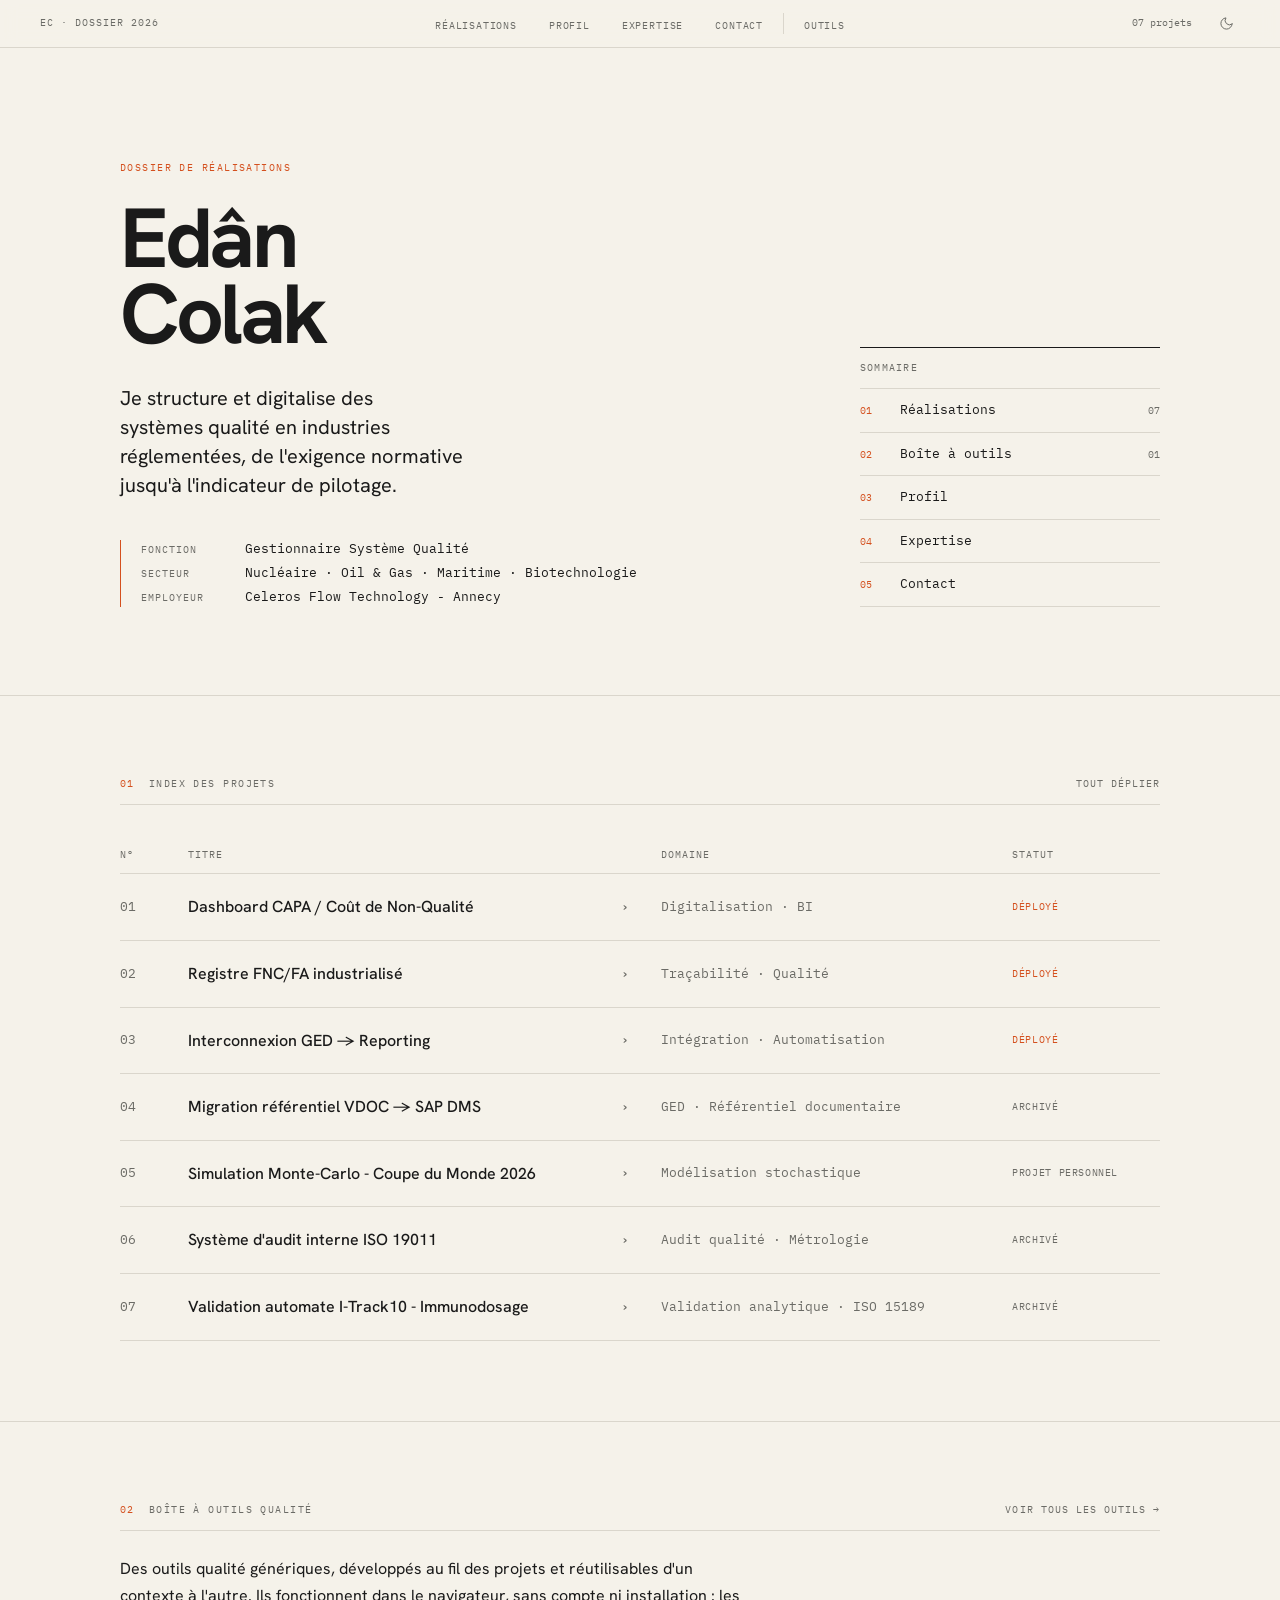
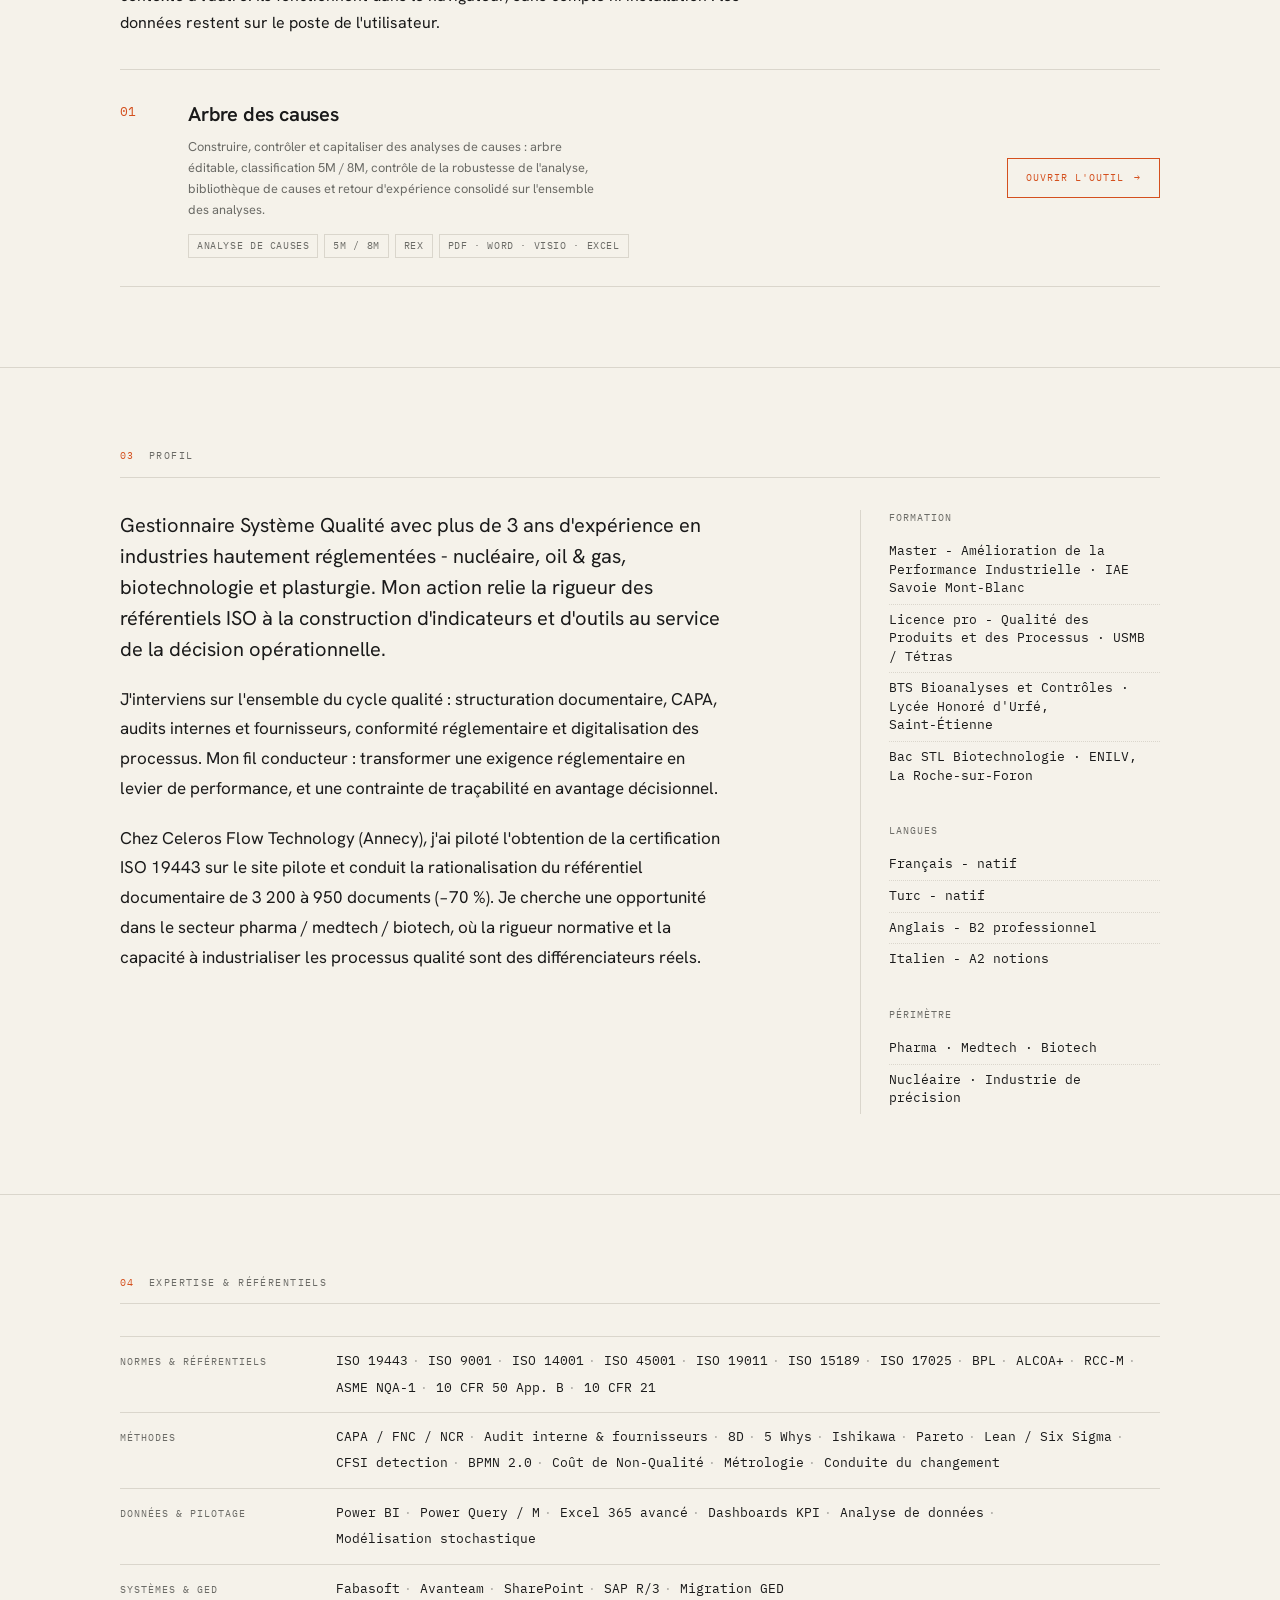
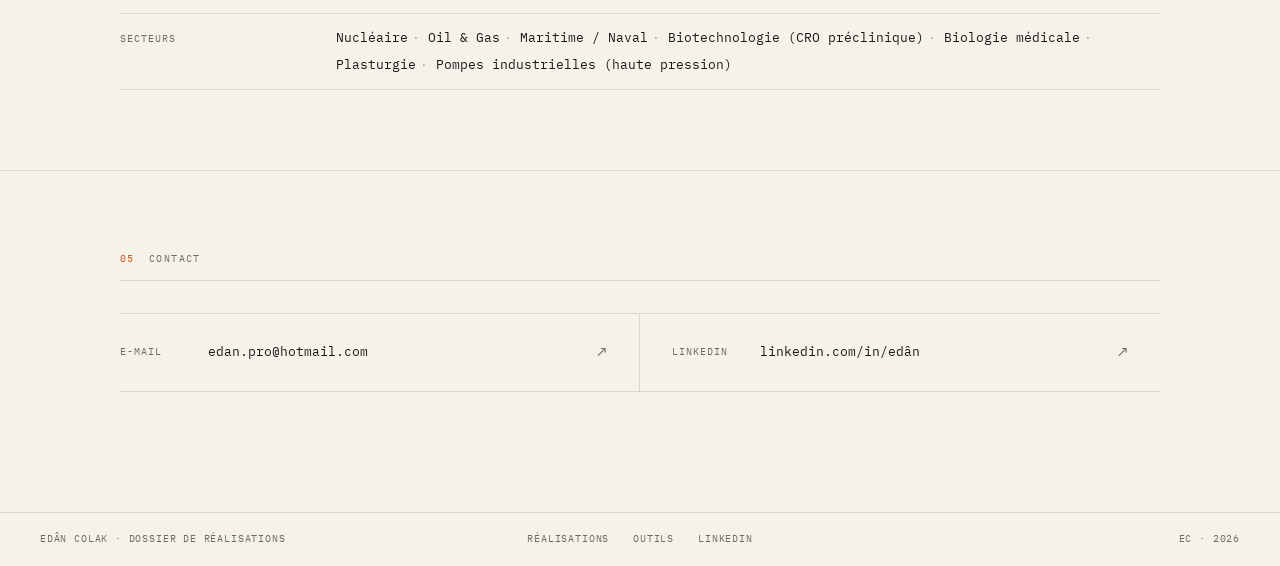
==== index.html @ 7d75562e "Make the site two-part (Réalisations + Outils), add cause-tree tool, polish portfolio Structure - Ne" ====
<!DOCTYPE html>
<html lang="fr">
<head>
  <meta charset="UTF-8" />
  <meta name="viewport" content="width=device-width, initial-scale=1.0" />
  <title>Edân Colak · Gestionnaire Système Qualité · Réalisations &amp; outils qualité</title>
  <meta name="description" content="Edân Colak, Gestionnaire Système Qualité en industries réglementées (nucléaire, oil &amp; gas, biotechnologie). Dossier de réalisations et boîte à outils qualité : digitalisation du SMQ, CAPA, audit, analyse de causes." />
  <meta name="author" content="Edân Colak" />
  <meta name="theme-color" content="#F5F2EA" media="(prefers-color-scheme: light)" />
  <meta name="theme-color" content="#17150F" media="(prefers-color-scheme: dark)" />
  <meta property="og:title" content="Edân Colak · Réalisations &amp; outils qualité" />
  <meta property="og:description" content="Dossier de réalisations (digitalisation QMS, CAPA, GED, audit) et outils qualité génériques : arbre des causes, retour d'expérience." />
  <meta property="og:type" content="website" />
  <meta property="og:locale" content="fr_FR" />
  <link rel="icon" type="image/svg+xml" href="data:image/svg+xml,%3Csvg xmlns='http://www.w3.org/2000/svg' viewBox='0 0 32 32'%3E%3Crect width='32' height='32' fill='%23F5F2EA'/%3E%3Ctext x='5' y='23' font-family='Helvetica' font-size='18' font-weight='700' fill='%231A1A1A'%3EEC%3C/text%3E%3C/svg%3E" />
  <script>
    (function () {
      var t = localStorage.getItem('theme');
      if (t !== 'light' && t !== 'dark') {
        t = window.matchMedia('(prefers-color-scheme: dark)').matches ? 'dark' : 'light';
      }
      document.documentElement.setAttribute('data-theme', t);
    })();
  </script>
  <link rel="preconnect" href="https://fonts.googleapis.com" />
  <link rel="preconnect" href="https://fonts.gstatic.com" crossorigin />
  <link href="https://fonts.googleapis.com/css2?family=Hanken+Grotesk:wght@300;400;500;600;700&family=IBM+Plex+Mono:wght@400;500&display=swap" rel="stylesheet" />
  <link rel="stylesheet" href="assets/style.css" />
</head>
<body>

<a class="skip-link" href="#projets">Aller au contenu</a>

<!-- ═══ RUNNING HEADER ═══════════════════════════════════ -->
<header class="doc-header">
  <a class="doc-ref" href="./" aria-label="Accueil, Edân Colak">EC · Dossier 2026</a>
  <nav aria-label="Navigation principale">
    <ul class="doc-nav">
      <li><a href="#projets">Réalisations</a></li>
      <li class="nav-secondary"><a href="#profil">Profil</a></li>
      <li class="nav-secondary"><a href="#expertise">Expertise</a></li>
      <li><a href="#contact">Contact</a></li>
      <li class="nav-sep" aria-hidden="true"></li>
      <li><a href="outils/">Outils</a></li>
    </ul>
  </nav>
  <div class="doc-header-right">
    <span class="doc-page">07 projets</span>
    <button class="theme-toggle" type="button" aria-label="Passer en mode sombre" title="Mode clair / sombre">
      <svg class="ico ico-moon" viewBox="0 0 24 24" fill="none" stroke="currentColor" stroke-width="1.6" stroke-linecap="round" stroke-linejoin="round" aria-hidden="true">
        <path d="M21 12.8A9 9 0 1 1 11.2 3a7 7 0 0 0 9.8 9.8z"/>
      </svg>
      <svg class="ico ico-sun" viewBox="0 0 24 24" fill="none" stroke="currentColor" stroke-width="1.6" stroke-linecap="round" stroke-linejoin="round" aria-hidden="true">
        <circle cx="12" cy="12" r="4"/>
        <path d="M12 2v2M12 20v2M4.9 4.9l1.4 1.4M17.7 17.7l1.4 1.4M2 12h2M20 12h2M4.9 19.1l1.4-1.4M17.7 6.3l1.4-1.4"/>
      </svg>
    </button>
  </div>
  <div class="scroll-progress" aria-hidden="true"></div>
</header>

<main>

<!-- ═══ MASTHEAD ═════════════════════════════════════════ -->
<section class="masthead" id="haut">
  <div class="masthead-grid">
    <div class="masthead-main">
      <p class="masthead-tag">Dossier de réalisations</p>
      <h1>Edân<br>Colak</h1>
      <p class="masthead-lede">
        Je structure et digitalise des systèmes qualité en industries réglementées,
        de l'exigence normative jusqu'à l'indicateur de pilotage.
      </p>
      <div class="masthead-meta">
        <div class="meta-row">
          <span class="meta-label">Fonction</span>
          <span class="meta-value">Gestionnaire Système Qualité</span>
        </div>
        <div class="meta-row">
          <span class="meta-label">Secteur</span>
          <span class="meta-value">Nucléaire · Oil &amp; Gas · Maritime · Biotechnologie</span>
        </div>
        <div class="meta-row">
          <span class="meta-label">Employeur</span>
          <span class="meta-value">Celeros Flow Technology - Annecy</span>
        </div>
      </div>
    </div>

    <nav class="toc" aria-label="Sommaire">
      <span class="toc-head mono-label">Sommaire</span>
      <ol>
        <li><a class="toc-item" href="#projets"><span class="toc-num">01</span>Réalisations<span class="toc-count">07</span></a></li>
        <li><a class="toc-item" href="#boite-a-outils"><span class="toc-num">02</span>Boîte à outils<span class="toc-count">01</span></a></li>
        <li><a class="toc-item" href="#profil"><span class="toc-num">03</span>Profil<span class="toc-count"></span></a></li>
        <li><a class="toc-item" href="#expertise"><span class="toc-num">04</span>Expertise<span class="toc-count"></span></a></li>
        <li><a class="toc-item" href="#contact"><span class="toc-num">05</span>Contact<span class="toc-count"></span></a></li>
      </ol>
    </nav>
  </div>
</section>

<!-- ═══ 01 · INDEX DES PROJETS ════════════════════════════ -->
<section class="section" id="projets">
  <div class="section-wrap">
    <div class="section-label">
      <span><span class="sl-num">01</span>Index des projets</span>
      <button class="text-btn" type="button" data-expand-all aria-expanded="false">Tout déplier</button>
    </div>
    <table class="project-table" role="table" aria-label="Index des projets">
      <thead>
        <tr>
          <th scope="col">N°</th>
          <th scope="col">Titre</th>
          <th scope="col">Domaine</th>
          <th scope="col">Statut</th>
        </tr>
      </thead>
      <tbody>

        <!-- ══ 01 ══ -->
        <tr class="project-row" id="projet-01" data-id="01" aria-expanded="false" tabindex="0">
          <td class="proj-num">01</td>
          <td class="proj-title">Dashboard CAPA / Coût de Non-Qualité <span class="proj-arrow" aria-hidden="true">›</span></td>
          <td class="proj-domain">Digitalisation · BI</td>
          <td class="proj-status status-on">Déployé</td>
        </tr>
        <tr class="project-detail" id="detail-01" aria-hidden="true">
          <td colspan="4" class="detail-cell">
            <div class="detail-inner">
              <div class="detail-meta">
                <p class="detail-meta-head">01 / 07</p>
                <div class="dm-row"><span class="dm-key">Domaine</span><span class="dm-val">Digitalisation · BI</span></div>
                <div class="dm-row"><span class="dm-key">Rôle</span><span class="dm-val">Concepteur &amp; pilote qualité</span></div>
                <div class="dm-row"><span class="dm-key">Statut</span><span class="dm-val acc">Déployé</span></div>
              </div>
              <div class="detail-content">
                <div class="dc-block">
                  <p class="dc-head">Contexte</p>
                  <p>Le pilotage des non-conformités (CAPA) et du Coût de Non-Qualité reposait sur des extractions manuelles depuis la GED Fabasoft. Chaque reporting mensuel nécessitait plusieurs heures de consolidation.</p>
                </div>
                <div class="dc-block">
                  <p class="dc-head">Problème</p>
                  <p>Données fragmentées entre Fabasoft et SAP. Absence de suivi des délais en jours ouvrés. Pas de date de clôture exploitable dans la GED. Reporting non reproductible.</p>
                </div>
                <div class="dc-block">
                  <p class="dc-head">Approche</p>
                  <p>Extraction et transformation des données Fabasoft via Power Query/M pour calculer les délais en jours ouvrés. Modélisation en dashboard Power BI multi-vues (Données, Pilotage, Paramètres, Notice). Solution conçue pour pallier l'absence de date de clôture exploitable dans la GED.</p>
                </div>
                <div class="dc-block">
                  <p class="dc-head">Livrable</p>
                  <p>Dashboard Power BI déployé sur réseau interne. Reporting qualité mensuel accessible à la direction et aux gestionnaires.</p>
                </div>
                <div class="dc-block dc-result">
                  <p class="dc-head">Résultat</p>
                  <p>Reporting mensuel automatisé. Indicateur CNQ opérationnel. Délais CAPA tracés. Suppression de la consolidation manuelle.</p>
                </div>
              </div>
            </div>
            <div class="detail-figure-full">
              <svg class="figure-svg-full" viewBox="0 0 640 200" fill="none" stroke="currentColor" stroke-width="1" aria-hidden="true">
                <!-- Header -->
                <rect x="0" y="0" width="640" height="26" stroke-opacity=".4"/>
                <text x="12" y="18" font-family="IBM Plex Mono,monospace" font-size="9" fill="currentColor" stroke="none" opacity=".5">PILOTAGE CAPA · COÛT DE NON-QUALITÉ</text>
                <!-- KPI tiles -->
                <rect x="0"   y="26" width="148" height="54" stroke-opacity=".5"/>
                <text x="16"  y="56" font-family="IBM Plex Mono,monospace" font-size="26" fill="#D4501E" stroke="none" font-weight="700">24</text>
                <text x="16"  y="72" font-family="IBM Plex Mono,monospace" font-size="7" fill="currentColor" stroke="none" opacity=".5">CAPA EN COURS</text>
                <rect x="164" y="26" width="148" height="54" stroke-opacity=".5"/>
                <text x="180" y="56" font-family="IBM Plex Mono,monospace" font-size="26" fill="currentColor" stroke="none" font-weight="700">6</text>
                <text x="180" y="72" font-family="IBM Plex Mono,monospace" font-size="7" fill="currentColor" stroke="none" opacity=".5">CLÔTURÉES</text>
                <rect x="328" y="26" width="148" height="54" stroke-opacity=".5"/>
                <text x="344" y="56" font-family="IBM Plex Mono,monospace" font-size="26" fill="currentColor" stroke="none" font-weight="700">14 j</text>
                <text x="344" y="72" font-family="IBM Plex Mono,monospace" font-size="7" fill="currentColor" stroke="none" opacity=".5">DÉLAI MOYEN</text>
                <rect x="492" y="26" width="148" height="54" stroke-opacity=".5"/>
                <text x="508" y="56" font-family="IBM Plex Mono,monospace" font-size="22" fill="currentColor" stroke="none" font-weight="700">−12 %</text>
                <text x="508" y="72" font-family="IBM Plex Mono,monospace" font-size="7" fill="currentColor" stroke="none" opacity=".5">CNQ VS N−1</text>
                <!-- Chart -->
                <line x1="16" y1="188" x2="16"  y2="90" stroke-opacity=".3"/>
                <line x1="16" y1="188" x2="628" y2="188" stroke-opacity=".3"/>
                <rect x="36"  y="143" width="56" height="45" stroke-opacity=".4" fill="#D4501E" fill-opacity=".12"/>
                <rect x="116" y="123" width="56" height="65" stroke-opacity=".4" fill="#D4501E" fill-opacity=".08"/>
                <rect x="196" y="153" width="56" height="35" stroke-opacity=".4"/>
                <rect x="276" y="128" width="56" height="60" stroke-opacity=".4" fill="#D4501E" fill-opacity=".10"/>
                <rect x="356" y="148" width="56" height="40" stroke-opacity=".4"/>
                <rect x="436" y="110" width="56" height="78" stroke-opacity=".4" fill="#D4501E" fill-opacity=".08"/>
                <rect x="516" y="133" width="56" height="55" stroke-opacity=".4"/>
                <polyline points="64,146 144,126 224,155 304,131 384,150 464,113 544,136" stroke="#D4501E" stroke-opacity=".6" stroke-dasharray="4,3"/>
                <text x="38"  y="197" font-family="IBM Plex Mono,monospace" font-size="7" fill="currentColor" stroke="none" opacity=".4">Jan</text>
                <text x="118" y="197" font-family="IBM Plex Mono,monospace" font-size="7" fill="currentColor" stroke="none" opacity=".4">Fév</text>
                <text x="198" y="197" font-family="IBM Plex Mono,monospace" font-size="7" fill="currentColor" stroke="none" opacity=".4">Mar</text>
                <text x="278" y="197" font-family="IBM Plex Mono,monospace" font-size="7" fill="currentColor" stroke="none" opacity=".4">Avr</text>
                <text x="358" y="197" font-family="IBM Plex Mono,monospace" font-size="7" fill="currentColor" stroke="none" opacity=".4">Mai</text>
                <text x="438" y="197" font-family="IBM Plex Mono,monospace" font-size="7" fill="currentColor" stroke="none" opacity=".4">Jun</text>
                <text x="518" y="197" font-family="IBM Plex Mono,monospace" font-size="7" fill="currentColor" stroke="none" opacity=".4">Jul</text>
              </svg>
              <p class="figure-caption">Fig. 01 - Représentation schématique anonymisée du dashboard de pilotage CAPA</p>
            </div>
          </td>
        </tr>

        <!-- ══ 02 ══ -->
        <tr class="project-row" id="projet-02" data-id="02" aria-expanded="false" tabindex="0">
          <td class="proj-num">02</td>
          <td class="proj-title">Registre FNC/FA industrialisé <span class="proj-arrow" aria-hidden="true">›</span></td>
          <td class="proj-domain">Traçabilité · Qualité</td>
          <td class="proj-status status-on">Déployé</td>
        </tr>
        <tr class="project-detail" id="detail-02" aria-hidden="true">
          <td colspan="4" class="detail-cell">
            <div class="detail-inner">
              <div class="detail-meta">
                <p class="detail-meta-head">02 / 07</p>
                <div class="dm-row"><span class="dm-key">Domaine</span><span class="dm-val">Traçabilité · Qualité</span></div>
                <div class="dm-row"><span class="dm-key">Rôle</span><span class="dm-val">Gestionnaire qualité</span></div>
                <div class="dm-row"><span class="dm-key">Statut</span><span class="dm-val acc">Déployé</span></div>
              </div>
              <div class="detail-content">
                <div class="dc-block">
                  <p class="dc-head">Contexte</p>
                  <p>Le registre des Fiches de Non-Conformité et d'Actions Correctives était structuré en architecture multi-onglets fragmentée : une fiche, un onglet. Tout pilotage transversal était impossible.</p>
                </div>
                <div class="dc-block">
                  <p class="dc-head">Problème</p>
                  <p>Architecture non scalable, ressaisies multiples, absence de dashboard consolidé, traçabilité partielle. Incompatible avec les exigences ISO 19443.</p>
                </div>
                <div class="dc-block">
                  <p class="dc-head">Approche</p>
                  <p>Migration vers table consolidée plate (1 enregistrement / fiche). Structure à 4 vues : Données, Pilotage, Paramètres, Journal d'audit. Formulaire de saisie standardisé. Journal d'audit automatique intégré.</p>
                </div>
                <div class="dc-block">
                  <p class="dc-head">Livrable</p>
                  <p>Registre multi-vues déployé en production, intégrant pipeline de saisie, suivi des délais et reporting automatique.</p>
                </div>
                <div class="dc-block dc-result">
                  <p class="dc-head">Résultat</p>
                  <p>Zéro ressaisie. Traçabilité complète des non-conformités. Pilotage CAPA centralisé. Reporting transversal opérationnel. Conforme ISO 19443.</p>
                </div>
              </div>
            </div>
            <div class="detail-figure-full">
              <svg class="figure-svg-full" viewBox="0 0 640 200" fill="none" stroke="currentColor" stroke-width="1" aria-hidden="true">
                <!-- Header row -->
                <rect x="0" y="0" width="640" height="22"/>
                <text x="8" y="15" font-family="IBM Plex Mono,monospace" font-size="8" fill="currentColor" stroke="none" opacity=".5">RÉF.</text>
                <text x="120" y="15" font-family="IBM Plex Mono,monospace" font-size="8" fill="currentColor" stroke="none" opacity=".5">STATUT</text>
                <text x="250" y="15" font-family="IBM Plex Mono,monospace" font-size="8" fill="currentColor" stroke="none" opacity=".5">DÉLAI</text>
                <text x="350" y="15" font-family="IBM Plex Mono,monospace" font-size="8" fill="currentColor" stroke="none" opacity=".5">RESP.</text>
                <text x="450" y="15" font-family="IBM Plex Mono,monospace" font-size="8" fill="currentColor" stroke="none" opacity=".5">ORIGINE</text>
                <text x="560" y="15" font-family="IBM Plex Mono,monospace" font-size="8" fill="currentColor" stroke="none" opacity=".5">CNQ (€)</text>
                <!-- Column separators -->
                <line x1="110" y1="0"  x2="110" y2="200" stroke-opacity=".25"/>
                <line x1="240" y1="0"  x2="240" y2="200" stroke-opacity=".25"/>
                <line x1="340" y1="0"  x2="340" y2="200" stroke-opacity=".25"/>
                <line x1="440" y1="0"  x2="440" y2="200" stroke-opacity=".25"/>
                <line x1="548" y1="0"  x2="548" y2="200" stroke-opacity=".25"/>
                <!-- Row 1 - highlighted -->
                <rect x="0" y="22" width="640" height="26" fill="#D4501E" fill-opacity=".06" stroke="none"/>
                <line x1="0" y1="48" x2="640" y2="48"/>
                <text x="8"   y="40" font-family="IBM Plex Mono,monospace" font-size="9" fill="#D4501E" stroke="none">FNC-101</text>
                <text x="120" y="40" font-family="IBM Plex Mono,monospace" font-size="8" fill="currentColor" stroke="none" opacity=".7">EN COURS</text>
                <text x="250" y="40" font-family="IBM Plex Mono,monospace" font-size="8" fill="currentColor" stroke="none" opacity=".7">14 j</text>
                <text x="350" y="40" font-family="IBM Plex Mono,monospace" font-size="8" fill="currentColor" stroke="none" opacity=".6">QSY</text>
                <text x="450" y="40" font-family="IBM Plex Mono,monospace" font-size="8" fill="currentColor" stroke="none" opacity=".5">Client</text>
                <text x="556" y="40" font-family="IBM Plex Mono,monospace" font-size="8" fill="#D4501E" stroke="none" opacity=".8">1 250</text>
                <!-- Row 2 -->
                <line x1="0" y1="74" x2="640" y2="74" stroke-opacity=".5"/>
                <text x="8"   y="66" font-family="IBM Plex Mono,monospace" font-size="9" fill="currentColor" stroke="none" opacity=".6">FNC-098</text>
                <text x="120" y="66" font-family="IBM Plex Mono,monospace" font-size="8" fill="currentColor" stroke="none" opacity=".5">CLÔTURÉE</text>
                <text x="250" y="66" font-family="IBM Plex Mono,monospace" font-size="8" fill="currentColor" stroke="none" opacity=".5">22 j</text>
                <text x="350" y="66" font-family="IBM Plex Mono,monospace" font-size="8" fill="currentColor" stroke="none" opacity=".4">PROD</text>
                <text x="450" y="66" font-family="IBM Plex Mono,monospace" font-size="8" fill="currentColor" stroke="none" opacity=".4">Interne</text>
                <text x="556" y="66" font-family="IBM Plex Mono,monospace" font-size="8" fill="currentColor" stroke="none" opacity=".4">480</text>
                <!-- Row 3 -->
                <line x1="0" y1="100" x2="640" y2="100" stroke-opacity=".5"/>
                <text x="8"   y="92" font-family="IBM Plex Mono,monospace" font-size="9" fill="currentColor" stroke="none" opacity=".6">FNC-095</text>
                <text x="120" y="92" font-family="IBM Plex Mono,monospace" font-size="8" fill="currentColor" stroke="none" opacity=".5">CLÔTURÉE</text>
                <text x="250" y="92" font-family="IBM Plex Mono,monospace" font-size="8" fill="currentColor" stroke="none" opacity=".5">8 j</text>
                <text x="350" y="92" font-family="IBM Plex Mono,monospace" font-size="8" fill="currentColor" stroke="none" opacity=".4">QSY</text>
                <text x="450" y="92" font-family="IBM Plex Mono,monospace" font-size="8" fill="currentColor" stroke="none" opacity=".4">Fournisseur</text>
                <text x="556" y="92" font-family="IBM Plex Mono,monospace" font-size="8" fill="currentColor" stroke="none" opacity=".4">220</text>
                <!-- Row 4 -->
                <line x1="0" y1="126" x2="640" y2="126" stroke-opacity=".35"/>
                <text x="8"   y="118" font-family="IBM Plex Mono,monospace" font-size="9" fill="currentColor" stroke="none" opacity=".4">FNC-090</text>
                <text x="120" y="118" font-family="IBM Plex Mono,monospace" font-size="8" fill="currentColor" stroke="none" opacity=".35">CLÔTURÉE</text>
                <text x="250" y="118" font-family="IBM Plex Mono,monospace" font-size="8" fill="currentColor" stroke="none" opacity=".35">31 j</text>
                <text x="556" y="118" font-family="IBM Plex Mono,monospace" font-size="8" fill="currentColor" stroke="none" opacity=".3">890</text>
                <!-- Row 5 -->
                <line x1="0" y1="152" x2="640" y2="152" stroke-opacity=".25"/>
                <text x="8"   y="144" font-family="IBM Plex Mono,monospace" font-size="9" fill="currentColor" stroke="none" opacity=".3">FNC-087</text>
                <text x="120" y="144" font-family="IBM Plex Mono,monospace" font-size="8" fill="currentColor" stroke="none" opacity=".25">CLÔTURÉE</text>
                <!-- Footer note -->
                <text x="8" y="178" font-family="IBM Plex Mono,monospace" font-size="7" fill="currentColor" stroke="none" opacity=".35">1 enregistrement par fiche · pilotage transversal · journal d'audit intégré</text>
                <text x="8" y="192" font-family="IBM Plex Mono,monospace" font-size="7" fill="#D4501E" stroke="none" opacity=".7">Conforme ISO 19443 · traçabilité ALCOA+</text>
              </svg>
              <p class="figure-caption">Fig. 02 - Structure schématique du registre FNC/FA consolidé (anonymisé)</p>
            </div>
          </td>
        </tr>

        <!-- ══ 03 ══ -->
        <tr class="project-row" id="projet-03" data-id="03" aria-expanded="false" tabindex="0">
          <td class="proj-num">03</td>
          <td class="proj-title">Interconnexion GED → Reporting <span class="proj-arrow" aria-hidden="true">›</span></td>
          <td class="proj-domain">Intégration · Automatisation</td>
          <td class="proj-status status-on">Déployé</td>
        </tr>
        <tr class="project-detail" id="detail-03" aria-hidden="true">
          <td colspan="4" class="detail-cell">
            <div class="detail-inner">
              <div class="detail-meta">
                <p class="detail-meta-head">03 / 07</p>
                <div class="dm-row"><span class="dm-key">Domaine</span><span class="dm-val">Intégration · Automatisation</span></div>
                <div class="dm-row"><span class="dm-key">Rôle</span><span class="dm-val">Pilote qualité · Architecte données</span></div>
                <div class="dm-row"><span class="dm-key">Statut</span><span class="dm-val acc">Déployé</span></div>
              </div>
              <div class="detail-content">
                <div class="dc-block">
                  <p class="dc-head">Contexte</p>
                  <p>La GED Fabasoft ne proposait pas d'export structuré natif. Les données nécessaires aux KPI qualité devaient être extraites manuellement, colonne par colonne, depuis l'interface web.</p>
                </div>
                <div class="dc-block">
                  <p class="dc-head">Problème</p>
                  <p>Données GED non exploitables directement dans les pipelines BI. Extraction manuelle chronophage et source d'erreurs.</p>
                </div>
                <div class="dc-block">
                  <p class="dc-head">Approche</p>
                  <p>Mise en place d'une chaîne d'extraction structurée depuis l'interface Fabasoft. Pipeline Power Query/M connecté aux exports SAP QM11/QM15/QM19. Assemblage des deux flux pour alimenter automatiquement les dashboards KPI sans saisie manuelle.</p>
                </div>
                <div class="dc-block">
                  <p class="dc-head">Livrable</p>
                  <p>Pipeline d'extraction GED opérationnel, alimentant automatiquement les indicateurs de suivi CAPA et reporting qualité.</p>
                </div>
                <div class="dc-block dc-result">
                  <p class="dc-head">Résultat</p>
                  <p>Interconnexion GED ↔ BI opérationnelle. Données exploitables sans intervention manuelle. Alimentation automatique des dashboards KPI.</p>
                </div>
              </div>
            </div>
            <div class="detail-figure-full">
              <svg class="figure-svg-full" viewBox="0 0 640 200" fill="none" stroke="currentColor" stroke-width="1" aria-hidden="true">
                <!-- Source box: GED Fabasoft -->
                <rect x="0" y="50" width="160" height="100"/>
                <text x="12" y="85" font-family="IBM Plex Mono,monospace" font-size="8" fill="currentColor" stroke="none" opacity=".5">GED</text>
                <text x="12" y="104" font-family="IBM Plex Mono,monospace" font-size="13" fill="currentColor" stroke="none" font-weight="500">Fabasoft</text>
                <text x="12" y="122" font-family="IBM Plex Mono,monospace" font-size="8" fill="currentColor" stroke="none" opacity=".4">CAPA · FNC · NCR</text>
                <text x="12" y="137" font-family="IBM Plex Mono,monospace" font-size="8" fill="currentColor" stroke="none" opacity=".4">+ SAP QM11/QM15/QM19</text>
                <!-- Arrow 1 -->
                <line x1="160" y1="100" x2="228" y2="100"/>
                <polygon points="226,95 238,100 226,105" fill="currentColor" stroke="none" opacity=".5"/>
                <text x="168" y="90" font-family="IBM Plex Mono,monospace" font-size="7" fill="currentColor" stroke="none" opacity=".4">extraction</text>
                <text x="168" y="115" font-family="IBM Plex Mono,monospace" font-size="7" fill="currentColor" stroke="none" opacity=".4">structurée</text>
                <!-- Transform box: Power Query -->
                <rect x="238" y="50" width="164" height="100" fill="#D4501E" fill-opacity=".04"/>
                <text x="252" y="85" font-family="IBM Plex Mono,monospace" font-size="8" fill="currentColor" stroke="none" opacity=".5">TRANSFORMATION</text>
                <text x="252" y="104" font-family="IBM Plex Mono,monospace" font-size="13" fill="currentColor" stroke="none" font-weight="500">Power Query</text>
                <text x="252" y="122" font-family="IBM Plex Mono,monospace" font-size="8" fill="#D4501E" stroke="none" opacity=".7">Jours ouvrés · Délais</text>
                <text x="252" y="137" font-family="IBM Plex Mono,monospace" font-size="8" fill="currentColor" stroke="none" opacity=".4">Consolidation multi-sources</text>
                <!-- Arrow 2 -->
                <line x1="402" y1="100" x2="468" y2="100"/>
                <polygon points="466,95 478,100 466,105" fill="currentColor" stroke="none" opacity=".5"/>
                <text x="410" y="90" font-family="IBM Plex Mono,monospace" font-size="7" fill="currentColor" stroke="none" opacity=".4">alimentation</text>
                <text x="410" y="115" font-family="IBM Plex Mono,monospace" font-size="7" fill="currentColor" stroke="none" opacity=".4">automatique</text>
                <!-- Output box: Power BI -->
                <rect x="478" y="50" width="162" height="100"/>
                <text x="492" y="85" font-family="IBM Plex Mono,monospace" font-size="8" fill="currentColor" stroke="none" opacity=".5">REPORTING</text>
                <text x="492" y="104" font-family="IBM Plex Mono,monospace" font-size="13" fill="currentColor" stroke="none" font-weight="500">Power BI</text>
                <text x="492" y="122" font-family="IBM Plex Mono,monospace" font-size="8" fill="currentColor" stroke="none" opacity=".4">Dashboards KPI</text>
                <text x="492" y="137" font-family="IBM Plex Mono,monospace" font-size="8" fill="currentColor" stroke="none" opacity=".4">Direction · Gestion</text>
                <!-- Bottom notes -->
                <text x="0"  y="178" font-family="IBM Plex Mono,monospace" font-size="7.5" fill="currentColor" stroke="none" opacity=".35">- données exploitables sans ressaisie manuelle</text>
                <text x="0"  y="193" font-family="IBM Plex Mono,monospace" font-size="7.5" fill="#D4501E" stroke="none" opacity=".7">- KPI qualité actualisés en continu</text>
              </svg>
              <p class="figure-caption">Fig. 03 - Flux d'extraction GED → BI (schéma d'architecture)</p>
            </div>
          </td>
        </tr>

        <!-- ══ 04 (ex-07) ══ -->
        <tr class="project-row" id="projet-04" data-id="04" aria-expanded="false" tabindex="0">
          <td class="proj-num">04</td>
          <td class="proj-title">Migration référentiel VDOC → SAP DMS <span class="proj-arrow" aria-hidden="true">›</span></td>
          <td class="proj-domain">GED · Référentiel documentaire</td>
          <td class="proj-status status-off">Archivé</td>
        </tr>
        <tr class="project-detail" id="detail-04" aria-hidden="true">
          <td colspan="4" class="detail-cell">
            <div class="detail-inner">
              <div class="detail-meta">
                <p class="detail-meta-head">04 / 07</p>
                <div class="dm-row"><span class="dm-key">Domaine</span><span class="dm-val">GED · Référentiel</span></div>
                <div class="dm-row"><span class="dm-key">Rôle</span><span class="dm-val">Chef de projet qualité</span></div>
                <div class="dm-row"><span class="dm-key">Volume</span><span class="dm-val acc">900+ références</span></div>
                <div class="dm-row"><span class="dm-key">Statut</span><span class="dm-val">Archivé</span></div>
              </div>
              <div class="detail-content">
                <div class="dc-block">
                  <p class="dc-head">Contexte</p>
                  <p>La GED historique (VDOC) faisait l'objet d'une migration vers SAP DMS. Le référentiel documentaire qualité (900+ références) devait être standardisé dans le cadre de cette migration.</p>
                </div>
                <div class="dc-block">
                  <p class="dc-head">Problème</p>
                  <p>Nomenclature documentaire hétérogène héritée : préfixes inconsistants, numérotations multiples, versions non standardisées. Incompatible avec la structure SAP DMS.</p>
                </div>
                <div class="dc-block">
                  <p class="dc-head">Approche</p>
                  <p>Définition d'une nomenclature unifiée (préfixe type + numérotation séquentielle) et d'un versioning numérique strict. Mapping des 900+ références VDOC vers la nouvelle nomenclature. Migration et vérification systématique.</p>
                </div>
                <div class="dc-block">
                  <p class="dc-head">Livrable</p>
                  <p>Référentiel documentaire migré et unifié dans SAP DMS. Nomenclature documentée. Procédure de gestion des nouveaux documents.</p>
                </div>
                <div class="dc-block dc-result">
                  <p class="dc-head">Résultat</p>
                  <p>900+ documents migrés. Référentiel documentaire unique couvrant l'ensemble du système qualité. Versioning strict appliqué. Principes ALCOA+ respectés.</p>
                </div>
              </div>
            </div>
            <div class="detail-figure-full">
              <svg class="figure-svg-full" viewBox="0 0 640 200" fill="none" stroke="currentColor" stroke-width="1" aria-hidden="true">
                <!-- Left: VDOC legacy -->
                <text x="4" y="16" font-family="IBM Plex Mono,monospace" font-size="9" fill="currentColor" stroke="none" opacity=".4">VDOC - état initial</text>
                <rect x="0" y="22" width="260" height="148"/>
                <line x1="0"  y1="40" x2="260" y2="40" stroke-opacity=".5"/>
                <line x1="0"  y1="60" x2="260" y2="60" stroke-opacity=".4"/>
                <line x1="0"  y1="80" x2="260" y2="80" stroke-opacity=".4"/>
                <line x1="0"  y1="100" x2="260" y2="100" stroke-opacity=".3"/>
                <line x1="0"  y1="120" x2="260" y2="120" stroke-opacity=".3"/>
                <line x1="0"  y1="140" x2="260" y2="140" stroke-opacity=".3"/>
                <line x1="0"  y1="158" x2="260" y2="158" stroke-opacity=".2"/>
                <text x="8"  y="35" font-family="IBM Plex Mono,monospace" font-size="8" fill="currentColor" stroke="none" opacity=".6">doc_A_v2.doc</text>
                <text x="8"  y="55" font-family="IBM Plex Mono,monospace" font-size="8" fill="currentColor" stroke="none" opacity=".6">proc_final_v3_NEW.doc</text>
                <text x="8"  y="75" font-family="IBM Plex Mono,monospace" font-size="8" fill="currentColor" stroke="none" opacity=".5">WI_B.rev2 - copie (1).doc</text>
                <text x="8"  y="95" font-family="IBM Plex Mono,monospace" font-size="8" fill="currentColor" stroke="none" opacity=".5">procedure_finale_ok.doc</text>
                <text x="8"  y="115" font-family="IBM Plex Mono,monospace" font-size="8" fill="currentColor" stroke="none" opacity=".4">FORM_v1_FINAL.docx</text>
                <text x="8"  y="135" font-family="IBM Plex Mono,monospace" font-size="8" fill="currentColor" stroke="none" opacity=".4">instruction_technique_2.doc</text>
                <text x="8"  y="153" font-family="IBM Plex Mono,monospace" font-size="8" fill="currentColor" stroke="none" opacity=".3">…</text>
                <text x="8"  y="164" font-family="IBM Plex Mono,monospace" font-size="7" fill="currentColor" stroke="none" opacity=".3">900+ références hétérogènes</text>
                <!-- Arrow -->
                <line x1="260" y1="96" x2="308" y2="96"/>
                <polygon points="306,91 318,96 306,101" fill="#D4501E" stroke="none" opacity=".7"/>
                <text x="265" y="87" font-family="IBM Plex Mono,monospace" font-size="7.5" fill="#D4501E" stroke="none" opacity=".8">migration</text>
                <text x="265" y="108" font-family="IBM Plex Mono,monospace" font-size="7.5" fill="currentColor" stroke="none" opacity=".4">+ normalisation</text>
                <!-- Right: SAP DMS clean -->
                <text x="324" y="16" font-family="IBM Plex Mono,monospace" font-size="9" fill="currentColor" stroke="none" opacity=".4">SAP DMS - nomenclature unifiée</text>
                <rect x="318" y="22" width="322" height="148" fill="#D4501E" fill-opacity=".03"/>
                <line x1="318" y1="40" x2="640" y2="40"/>
                <text x="326" y="35" font-family="IBM Plex Mono,monospace" font-size="8" fill="currentColor" stroke="none" opacity=".45">TYPE</text>
                <text x="420" y="35" font-family="IBM Plex Mono,monospace" font-size="8" fill="currentColor" stroke="none" opacity=".45">N°</text>
                <text x="510" y="35" font-family="IBM Plex Mono,monospace" font-size="8" fill="currentColor" stroke="none" opacity=".45">VERSION</text>
                <line x1="318" y1="60" x2="640" y2="60" stroke-opacity=".5"/>
                <text x="326" y="55" font-family="IBM Plex Mono,monospace" font-size="8" fill="currentColor" stroke="none" opacity=".7">PRC</text>
                <text x="420" y="55" font-family="IBM Plex Mono,monospace" font-size="8" fill="currentColor" stroke="none" opacity=".7">001</text>
                <text x="510" y="55" font-family="IBM Plex Mono,monospace" font-size="8" fill="currentColor" stroke="none" opacity=".7">01</text>
                <line x1="318" y1="80" x2="640" y2="80" stroke-opacity=".4"/>
                <text x="326" y="75" font-family="IBM Plex Mono,monospace" font-size="8" fill="currentColor" stroke="none" opacity=".6">PRC</text>
                <text x="420" y="75" font-family="IBM Plex Mono,monospace" font-size="8" fill="currentColor" stroke="none" opacity=".6">002</text>
                <text x="510" y="75" font-family="IBM Plex Mono,monospace" font-size="8" fill="currentColor" stroke="none" opacity=".6">03</text>
                <line x1="318" y1="100" x2="640" y2="100" stroke-opacity=".4"/>
                <text x="326" y="95" font-family="IBM Plex Mono,monospace" font-size="8" fill="currentColor" stroke="none" opacity=".6">WI</text>
                <text x="420" y="95" font-family="IBM Plex Mono,monospace" font-size="8" fill="currentColor" stroke="none" opacity=".6">047</text>
                <text x="510" y="95" font-family="IBM Plex Mono,monospace" font-size="8" fill="currentColor" stroke="none" opacity=".6">02</text>
                <line x1="318" y1="120" x2="640" y2="120" stroke-opacity=".3"/>
                <text x="326" y="115" font-family="IBM Plex Mono,monospace" font-size="8" fill="currentColor" stroke="none" opacity=".5">FRM</text>
                <text x="420" y="115" font-family="IBM Plex Mono,monospace" font-size="8" fill="currentColor" stroke="none" opacity=".5">012</text>
                <text x="510" y="115" font-family="IBM Plex Mono,monospace" font-size="8" fill="currentColor" stroke="none" opacity=".5">01</text>
                <line x1="318" y1="140" x2="640" y2="140" stroke-opacity=".3"/>
                <text x="326" y="135" font-family="IBM Plex Mono,monospace" font-size="8" fill="currentColor" stroke="none" opacity=".4">IT</text>
                <text x="420" y="135" font-family="IBM Plex Mono,monospace" font-size="8" fill="currentColor" stroke="none" opacity=".4">078</text>
                <text x="510" y="135" font-family="IBM Plex Mono,monospace" font-size="8" fill="currentColor" stroke="none" opacity=".4">01</text>
                <text x="326" y="162" font-family="IBM Plex Mono,monospace" font-size="7" fill="#D4501E" stroke="none" opacity=".7">900+ références · nomenclature unifiée</text>
                <!-- Footer -->
                <text x="0"  y="185" font-family="IBM Plex Mono,monospace" font-size="7.5" fill="currentColor" stroke="none" opacity=".35">Versioning numérique strict · Référentiel documentaire unique</text>
                <text x="0"  y="198" font-family="IBM Plex Mono,monospace" font-size="7.5" fill="#D4501E" stroke="none" opacity=".7">ALCOA+ · Traçabilité SAP DMS</text>
              </svg>
              <p class="figure-caption">Fig. 04 - Migration VDOC → SAP DMS : standardisation de la nomenclature (schéma)</p>
            </div>
          </td>
        </tr>

        <!-- ══ 05 (ex-08) ══ -->
        <tr class="project-row" id="projet-05" data-id="05" aria-expanded="false" tabindex="0">
          <td class="proj-num">05</td>
          <td class="proj-title">Simulation Monte-Carlo - Coupe du Monde 2026 <span class="proj-arrow" aria-hidden="true">›</span></td>
          <td class="proj-domain">Modélisation stochastique</td>
          <td class="proj-status status-off">Projet personnel</td>
        </tr>
        <tr class="project-detail" id="detail-05" aria-hidden="true">
          <td colspan="4" class="detail-cell">
            <div class="detail-inner">
              <div class="detail-meta">
                <p class="detail-meta-head">05 / 07</p>
                <div class="dm-row"><span class="dm-key">Domaine</span><span class="dm-val">Modélisation stochastique</span></div>
                <div class="dm-row"><span class="dm-key">Rôle</span><span class="dm-val">Analyste · Modélisateur</span></div>
                <div class="dm-row"><span class="dm-key">Volume</span><span class="dm-val acc">150 000 itérations</span></div>
                <div class="dm-row"><span class="dm-key">Statut</span><span class="dm-val">Projet personnel</span></div>
              </div>
              <div class="detail-content">
                <div class="dc-block">
                  <p class="dc-head">Contexte</p>
                  <p>Projet personnel construit pour démontrer une capacité de modélisation probabiliste appliquée à une problématique concrète : la simulation du bracket complet de la Coupe du Monde 2026.</p>
                </div>
                <div class="dc-block">
                  <p class="dc-head">Problème</p>
                  <p>Modéliser la complexité d'un tournoi à 48 équipes avec phase de groupes et phases éliminatoires, en intégrant la force relative des équipes et la variance des résultats.</p>
                </div>
                <div class="dc-block">
                  <p class="dc-head">Approche</p>
                  <p>Modèle de scoring basé sur loi de Poisson avec pondération Elo. Force offensive et défensive calculée par équipe. 150 000 itérations Monte-Carlo couvrant le bracket complet (groupes + élimination directe). Distribution des probabilités de victoire par équipe calculée sur l'ensemble du bracket.</p>
                </div>
                <div class="dc-block">
                  <p class="dc-head">Livrable</p>
                  <p>Modèle de simulation complet (phase de groupes + élimination directe). Distribution de probabilité de victoire finale par équipe. Résultats agrégés sur 150 000 itérations.</p>
                </div>
                <div class="dc-block dc-result">
                  <p class="dc-head">Résultat</p>
                  <p>Modèle fonctionnel : 150k itérations, bracket 48 équipes complet. Démontre la transposabilité de la modélisation stochastique à des problèmes d'ingénierie (fiabilité, risque, qualité).</p>
                </div>
              </div>
            </div>
            <div class="detail-figure-full">
              <svg class="figure-svg-full" viewBox="0 0 640 200" fill="none" stroke="currentColor" stroke-width="1" aria-hidden="true">
                <text x="0" y="14" font-family="IBM Plex Mono,monospace" font-size="9" fill="currentColor" stroke="none" opacity=".4">DISTRIBUTION · P(victoire finale) · 150 000 itérations · loi de Poisson · pondération Elo</text>
                <line x1="0" y1="18" x2="640" y2="18" stroke-opacity=".35"/>
                <!-- Axes -->
                <line x1="24" y1="170" x2="24"  y2="26" stroke-opacity=".3"/>
                <line x1="24" y1="170" x2="624" y2="170" stroke-opacity=".3"/>
                <!-- Distribution curve (smooth bell-ish) -->
                <path d="M 24,169 C 50,169 70,168 100,162 C 130,156 155,144 180,128 C 205,112 225,94 255,80 C 275,70 295,62 320,58 C 345,54 365,56 395,68 C 420,78 445,96 470,116 C 495,136 520,154 550,164 C 570,169 600,170 624,170" stroke="#D4501E" stroke-opacity=".75" stroke-width="1.5"/>
                <!-- Fill under curve -->
                <path d="M 24,169 C 50,169 70,168 100,162 C 130,156 155,144 180,128 C 205,112 225,94 255,80 C 275,70 295,62 320,58 C 345,54 365,56 395,68 C 420,78 445,96 470,116 C 495,136 520,154 550,164 C 570,169 600,170 624,170 L 624,170 L 24,170 Z" fill="#D4501E" fill-opacity=".05" stroke="none"/>
                <!-- Mode line -->
                <line x1="320" y1="58" x2="320" y2="170" stroke="#D4501E" stroke-opacity=".3" stroke-dasharray="4,3"/>
                <text x="308" y="184" font-family="IBM Plex Mono,monospace" font-size="7" fill="#D4501E" stroke="none" opacity=".7">mode</text>
                <!-- Sample points -->
                <circle cx="100" cy="162" r="3" fill="currentColor" opacity=".25"/>
                <circle cx="180" cy="128" r="3" fill="currentColor" opacity=".3"/>
                <circle cx="255" cy="80"  r="3" fill="currentColor" opacity=".4"/>
                <circle cx="320" cy="58"  r="4" fill="#D4501E" fill-opacity=".7"/>
                <circle cx="395" cy="68"  r="3" fill="currentColor" opacity=".4"/>
                <circle cx="470" cy="116" r="3" fill="currentColor" opacity=".3"/>
                <circle cx="550" cy="164" r="3" fill="currentColor" opacity=".2"/>
                <!-- Y-axis labels -->
                <text x="2"  y="60"  font-family="IBM Plex Mono,monospace" font-size="7" fill="currentColor" stroke="none" opacity=".35">↑</text>
                <text x="2"  y="172" font-family="IBM Plex Mono,monospace" font-size="7" fill="currentColor" stroke="none" opacity=".35">0</text>
                <!-- Annotations -->
                <text x="26"  y="60"  font-family="IBM Plex Mono,monospace" font-size="7.5" fill="currentColor" stroke="none" opacity=".35">P(victoire) par équipe · 48 équipes simulées</text>
                <text x="26"  y="192" font-family="IBM Plex Mono,monospace" font-size="7.5" fill="currentColor" stroke="none" opacity=".35">Rang ELO →</text>
                <text x="560" y="50"  font-family="IBM Plex Mono,monospace" font-size="7" fill="currentColor" stroke="none" opacity=".35">n = 150 000</text>
              </svg>
              <p class="figure-caption">Fig. 05 - Distribution de probabilité de victoire (schéma illustratif - Poisson · Elo · 150 000 itérations)</p>
            </div>
          </td>
        </tr>

        <!-- ══ 06 ══ -->
        <tr class="project-row" id="projet-06" data-id="06" aria-expanded="false" tabindex="0">
          <td class="proj-num">06</td>
          <td class="proj-title">Système d'audit interne ISO 19011 <span class="proj-arrow" aria-hidden="true">›</span></td>
          <td class="proj-domain">Audit qualité · Métrologie</td>
          <td class="proj-status status-off">Archivé</td>
        </tr>
        <tr class="project-detail" id="detail-06" aria-hidden="true">
          <td colspan="4" class="detail-cell">
            <div class="detail-inner">
              <div class="detail-meta">
                <p class="detail-meta-head">06 / 07</p>
                <div class="dm-row"><span class="dm-key">Domaine</span><span class="dm-val">Audit qualité · ISO 19011</span></div>
                <div class="dm-row"><span class="dm-key">Rôle</span><span class="dm-val">Assistant manager qualité</span></div>
                <div class="dm-row"><span class="dm-key">Statut</span><span class="dm-val">Archivé</span></div>
              </div>
              <div class="detail-content">
                <div class="dc-block">
                  <p class="dc-head">Contexte</p>
                  <p>TransCure bioServices, laboratoire de recherche contractuelle spécialisé dans les modèles murins humanisés. Aucun processus d'audit interne formalisé n'existait à mon arrivée en alternance.</p>
                </div>
                <div class="dc-block">
                  <p class="dc-head">Problème</p>
                  <p>Absence de processus d'audit interne conforme ISO 19011 : pas de trames de rapport standardisées, pas d'indicateurs de suivi. Contrôle métrologique des balances de précision non systématisé, risque sur la fiabilité des mesures en environnement préclinique.</p>
                </div>
                <div class="dc-block">
                  <p class="dc-head">Approche</p>
                  <p>Conception et déploiement d'un processus d'audit interne conforme ISO 19011 : procédures, trames de rapport, indicateurs de suivi. Réalisation d'audits en autonomie sur trois domaines (cytométrie, culture cellulaire, histologie). Mise en place d'un contrôle métrologique quotidien des balances de précision par vérification externe à étalons standardisés. Suivi des CAPA associées aux écarts constatés.</p>
                </div>
                <div class="dc-block">
                  <p class="dc-head">Livrable</p>
                  <p>Système d'audit interne opérationnel (procédures, trames, indicateurs) et programme de contrôle métrologique quotidien des équipements critiques.</p>
                </div>
                <div class="dc-block dc-result">
                  <p class="dc-head">Résultat</p>
                  <p>Structuration complète d'un processus auparavant informel. Trois domaines audités en autonomie. Fiabilité des mesures renforcée en environnement préclinique. CAPA associées suivies jusqu'à clôture.</p>
                </div>
              </div>
            </div>
            <div class="detail-figure-full">
              <svg class="figure-svg-full" viewBox="0 0 640 200" fill="none" stroke="currentColor" stroke-width="1" aria-hidden="true">
                <!-- Header -->
                <rect x="0" y="0" width="640" height="26" stroke-opacity=".4"/>
                <text x="12" y="18" font-family="IBM Plex Mono,monospace" font-size="9" fill="currentColor" stroke="none" opacity=".5">PROGRAMME D'AUDIT INTERNE · ISO 19011</text>
                <!-- Audit domain rows -->
                <line x1="0" y1="26" x2="640" y2="26" stroke-opacity=".4"/>
                <text x="12" y="44" font-family="IBM Plex Mono,monospace" font-size="8" fill="currentColor" stroke="none" opacity=".5">DOMAINE</text>
                <text x="300" y="44" font-family="IBM Plex Mono,monospace" font-size="8" fill="currentColor" stroke="none" opacity=".5">STATUT</text>
                <text x="440" y="44" font-family="IBM Plex Mono,monospace" font-size="8" fill="currentColor" stroke="none" opacity=".5">ÉCARTS</text>
                <line x1="0" y1="50" x2="640" y2="50" stroke-opacity=".3"/>
                <rect x="0" y="50" width="640" height="24" fill="#D4501E" fill-opacity=".05" stroke="none"/>
                <text x="12" y="66" font-family="IBM Plex Mono,monospace" font-size="9" fill="currentColor" stroke="none" opacity=".7">Cytométrie</text>
                <text x="300" y="66" font-family="IBM Plex Mono,monospace" font-size="8" fill="#D4501E" stroke="none" opacity=".8">RÉALISÉ</text>
                <text x="440" y="66" font-family="IBM Plex Mono,monospace" font-size="8" fill="currentColor" stroke="none" opacity=".5">2 CAPA</text>
                <line x1="0" y1="74" x2="640" y2="74" stroke-opacity=".3"/>
                <text x="12" y="90" font-family="IBM Plex Mono,monospace" font-size="9" fill="currentColor" stroke="none" opacity=".6">Culture cellulaire</text>
                <text x="300" y="90" font-family="IBM Plex Mono,monospace" font-size="8" fill="currentColor" stroke="none" opacity=".6">RÉALISÉ</text>
                <text x="440" y="90" font-family="IBM Plex Mono,monospace" font-size="8" fill="currentColor" stroke="none" opacity=".4">1 CAPA</text>
                <line x1="0" y1="98" x2="640" y2="98" stroke-opacity=".3"/>
                <text x="12" y="114" font-family="IBM Plex Mono,monospace" font-size="9" fill="currentColor" stroke="none" opacity=".6">Histologie</text>
                <text x="300" y="114" font-family="IBM Plex Mono,monospace" font-size="8" fill="currentColor" stroke="none" opacity=".6">RÉALISÉ</text>
                <text x="440" y="114" font-family="IBM Plex Mono,monospace" font-size="8" fill="currentColor" stroke="none" opacity=".4">0 CAPA</text>
                <line x1="0" y1="122" x2="640" y2="122" stroke-opacity=".4"/>
                <!-- Metrology strip -->
                <text x="12" y="140" font-family="IBM Plex Mono,monospace" font-size="8" fill="currentColor" stroke="none" opacity=".5">CONTRÔLE MÉTROLOGIQUE - BALANCES DE PRÉCISION</text>
                <g font-family="IBM Plex Mono,monospace" font-size="7" fill="#D4501E" stroke="none" opacity=".7">
                  <text x="12"  y="156">L</text><text x="40"  y="156">M</text><text x="68"  y="156">M</text><text x="96"  y="156">J</text><text x="124" y="156">V</text>
                  <text x="152" y="156">L</text><text x="180" y="156">M</text><text x="208" y="156">M</text><text x="236" y="156">J</text><text x="264" y="156">V</text>
                </g>
                <g stroke="#D4501E" stroke-opacity=".5">
                  <rect x="8" y="148" width="10" height="10"/><rect x="36" y="148" width="10" height="10"/><rect x="64" y="148" width="10" height="10"/><rect x="92" y="148" width="10" height="10"/><rect x="120" y="148" width="10" height="10"/>
                  <rect x="148" y="148" width="10" height="10"/><rect x="176" y="148" width="10" height="10"/><rect x="204" y="148" width="10" height="10"/><rect x="232" y="148" width="10" height="10"/><rect x="260" y="148" width="10" height="10"/>
                </g>
                <text x="12" y="184" font-family="IBM Plex Mono,monospace" font-size="7.5" fill="currentColor" stroke="none" opacity=".35">Vérification quotidienne par étalons standardisés</text>
                <text x="12" y="198" font-family="IBM Plex Mono,monospace" font-size="7.5" fill="#D4501E" stroke="none" opacity=".7">Conforme ISO 19011 · BPL</text>
              </svg>
              <p class="figure-caption">Fig. 06 - Programme d'audit interne et contrôle métrologique quotidien</p>
            </div>
          </td>
        </tr>

        <!-- ══ 07 ══ -->
        <tr class="project-row" id="projet-07" data-id="07" aria-expanded="false" tabindex="0">
          <td class="proj-num">07</td>
          <td class="proj-title">Validation automate I-Track10 - Immunodosage <span class="proj-arrow" aria-hidden="true">›</span></td>
          <td class="proj-domain">Validation analytique · ISO 15189</td>
          <td class="proj-status status-off">Archivé</td>
        </tr>
        <tr class="project-detail" id="detail-07" aria-hidden="true">
          <td colspan="4" class="detail-cell">
            <div class="detail-inner">
              <div class="detail-meta">
                <p class="detail-meta-head">07 / 07</p>
                <div class="dm-row"><span class="dm-key">Domaine</span><span class="dm-val">Validation analytique · ISO 15189</span></div>
                <div class="dm-row"><span class="dm-key">Rôle</span><span class="dm-val">Technicien de laboratoire - stage</span></div>
                <div class="dm-row"><span class="dm-key">Statut</span><span class="dm-val">Archivé</span></div>
              </div>
              <div class="detail-content">
                <div class="dc-block">
                  <p class="dc-head">Contexte</p>
                  <p>Plateforme d'immunologie du CHU de Saint-Étienne, dans le contexte de la certification ISO 15189. Toute nouvelle méthode analytique devait être validée avant intégration en routine.</p>
                </div>
                <div class="dc-block">
                  <p class="dc-head">Problème</p>
                  <p>L'automate I-Track10 (Theradiag), destiné à l'immunodosage de biothérapies (adalimumab, infliximab) pour le suivi thérapeutique de maladies inflammatoires chroniques, devait être validé selon les exigences ISO 15189 avant mise en routine.</p>
                </div>
                <div class="dc-block">
                  <p class="dc-head">Approche</p>
                  <p>Validation d'une méthode d'immunofluorescence indirecte (anti-actine F) et de l'automate I-Track10. Évaluation des critères de performance analytique : sensibilité, spécificité, fidélité, reproductibilité, linéarité, limites de détection - validation intra- et inter-série. Analyse statistique des résultats.</p>
                </div>
                <div class="dc-block">
                  <p class="dc-head">Livrable</p>
                  <p>Dossier de validation analytique documenté, conforme ISO 15189, appuyant l'intégration de l'automate en routine.</p>
                </div>
                <div class="dc-block dc-result">
                  <p class="dc-head">Résultat</p>
                  <p>Automate validé et intégré en routine pour le suivi thérapeutique des maladies inflammatoires chroniques. Traçabilité documentaire des validations renforcée.</p>
                </div>
              </div>
            </div>
            <div class="detail-figure-full">
              <svg class="figure-svg-full" viewBox="0 0 640 200" fill="none" stroke="currentColor" stroke-width="1" aria-hidden="true">
                <!-- Header -->
                <rect x="0" y="0" width="640" height="26" stroke-opacity=".4"/>
                <text x="12" y="18" font-family="IBM Plex Mono,monospace" font-size="9" fill="currentColor" stroke="none" opacity=".5">VALIDATION ANALYTIQUE · AUTOMATE I-TRACK10</text>
                <!-- Axes -->
                <line x1="60" y1="180" x2="60"  y2="40" stroke-opacity=".3"/>
                <line x1="60" y1="180" x2="624" y2="180" stroke-opacity=".3"/>
                <!-- Bars: performance criteria -->
                <rect x="84"  y="70"  width="56" height="110" stroke-opacity=".4" fill="#D4501E" fill-opacity=".10"/>
                <text x="86"  y="62" font-family="IBM Plex Mono,monospace" font-size="8" fill="#D4501E" stroke="none" opacity=".8">98 %</text>
                <text x="80"  y="192" font-family="IBM Plex Mono,monospace" font-size="7" fill="currentColor" stroke="none" opacity=".45">Sensibilité</text>
                <rect x="172" y="82"  width="56" height="98"  stroke-opacity=".4"/>
                <text x="176" y="74" font-family="IBM Plex Mono,monospace" font-size="8" fill="currentColor" stroke="none" opacity=".6">95 %</text>
                <text x="168" y="192" font-family="IBM Plex Mono,monospace" font-size="7" fill="currentColor" stroke="none" opacity=".45">Spécificité</text>
                <rect x="260" y="60"  width="56" height="120" stroke-opacity=".4" fill="#D4501E" fill-opacity=".08"/>
                <text x="264" y="52" font-family="IBM Plex Mono,monospace" font-size="8" fill="currentColor" stroke="none" opacity=".7">CV &lt; 5 %</text>
                <text x="268" y="192" font-family="IBM Plex Mono,monospace" font-size="7" fill="currentColor" stroke="none" opacity=".45">Fidélité</text>
                <rect x="348" y="90"  width="56" height="90"  stroke-opacity=".4"/>
                <text x="350" y="82" font-family="IBM Plex Mono,monospace" font-size="8" fill="currentColor" stroke="none" opacity=".6">r² &gt; 0.99</text>
                <text x="358" y="192" font-family="IBM Plex Mono,monospace" font-size="7" fill="currentColor" stroke="none" opacity=".45">Linéarité</text>
                <rect x="436" y="76"  width="56" height="104" stroke-opacity=".4" fill="#D4501E" fill-opacity=".08"/>
                <text x="432" y="68" font-family="IBM Plex Mono,monospace" font-size="8" fill="currentColor" stroke="none" opacity=".7">intra/inter</text>
                <text x="424" y="192" font-family="IBM Plex Mono,monospace" font-size="7" fill="currentColor" stroke="none" opacity=".45">Reproductibilité</text>
                <rect x="524" y="100" width="56" height="80"  stroke-opacity=".4"/>
                <text x="522" y="92" font-family="IBM Plex Mono,monospace" font-size="8" fill="currentColor" stroke="none" opacity=".6">LOD basse</text>
                <text x="520" y="192" font-family="IBM Plex Mono,monospace" font-size="7" fill="currentColor" stroke="none" opacity=".45">Limite détect.</text>
                <text x="12" y="200" font-family="IBM Plex Mono,monospace" font-size="7.5" fill="#D4501E" stroke="none" opacity=".7">Adalimumab · Infliximab - validation intra- et inter-série</text>
              </svg>
              <p class="figure-caption">Fig. 07 - Critères de performance analytique validés (schéma illustratif - valeurs indicatives)</p>
            </div>
          </td>
        </tr>

      </tbody>
    </table>
  </div>
</section>

<!-- ═══ 02 · BOÎTE À OUTILS ═══════════════════════════════ -->
<section class="section" id="boite-a-outils">
  <div class="section-wrap">
    <div class="section-label">
      <span><span class="sl-num">02</span>Boîte à outils qualité</span>
      <a class="text-btn" href="outils/">Voir tous les outils →</a>
    </div>
    <p class="section-intro">
      Des outils qualité génériques, développés au fil des projets et réutilisables d'un
      contexte à l'autre. Ils fonctionnent dans le navigateur, sans compte ni installation :
      les données restent sur le poste de l'utilisateur.
    </p>
    <article class="tool-card">
      <span class="tool-num">01</span>
      <div>
        <h2 class="tool-title">Arbre des causes</h2>
        <p class="tool-desc">
          Construire, contrôler et capitaliser des analyses de causes : arbre éditable,
          classification 5M / 8M, contrôle de la robustesse de l'analyse, bibliothèque de
          causes et retour d'expérience consolidé sur l'ensemble des analyses.
        </p>
        <ul class="tool-tags" aria-label="Caractéristiques">
          <li>Analyse de causes</li>
          <li>5M / 8M</li>
          <li>REX</li>
          <li>PDF · Word · Visio · Excel</li>
        </ul>
      </div>
      <a class="cta" href="outils/arbre-des-causes/">Ouvrir l'outil <span aria-hidden="true">→</span></a>
    </article>
  </div>
</section>

<!-- ═══ 03 · PROFIL ═══════════════════════════════════════ -->
<section class="section" id="profil">
  <div class="section-wrap">
    <div class="section-label"><span><span class="sl-num">03</span>Profil</span></div>
    <div class="profile-grid">
      <div class="profile-text">
        <p>
          Gestionnaire Système Qualité avec plus de 3 ans d'expérience en industries hautement
          réglementées - nucléaire, oil &amp; gas, biotechnologie et plasturgie. Mon action relie la rigueur
          des référentiels ISO à la construction d'indicateurs et d'outils au service de la
          décision opérationnelle.
        </p>
        <p>
          J'interviens sur l'ensemble du cycle qualité : structuration documentaire, CAPA,
          audits internes et fournisseurs, conformité réglementaire et digitalisation des
          processus. Mon fil conducteur : transformer une exigence réglementaire en levier de
          performance, et une contrainte de traçabilité en avantage décisionnel.
        </p>
        <p>
          Chez Celeros Flow Technology (Annecy), j'ai piloté l'obtention de la certification
          ISO 19443 sur le site pilote et conduit la rationalisation du référentiel
          documentaire de 3 200 à 950 documents (−70 %). Je cherche une opportunité dans le
          secteur pharma / medtech / biotech, où la rigueur normative et la capacité à
          industrialiser les processus qualité sont des différenciateurs réels.
        </p>
      </div>
      <div class="profile-aside">
        <div class="aside-block">
          <h3>Formation</h3>
          <ul>
            <li>Master - Amélioration de la Performance Industrielle · IAE Savoie Mont-Blanc</li>
            <li>Licence pro - Qualité des Produits et des Processus · USMB / Tétras</li>
            <li>BTS Bioanalyses et Contrôles · Lycée Honoré d'Urfé, Saint-Étienne</li>
            <li>Bac STL Biotechnologie · ENILV, La Roche-sur-Foron</li>
          </ul>
        </div>
        <div class="aside-block">
          <h3>Langues</h3>
          <ul>
            <li>Français - natif</li>
            <li>Turc - natif</li>
            <li>Anglais - B2 professionnel</li>
            <li>Italien - A2 notions</li>
          </ul>
        </div>
        <div class="aside-block">
          <h3>Périmètre</h3>
          <ul>
            <li>Pharma · Medtech · Biotech</li>
            <li>Nucléaire · Industrie de précision</li>
          </ul>
        </div>
      </div>
    </div>
  </div>
</section>

<!-- ═══ 04 · EXPERTISE & RÉFÉRENTIELS ════════════════════ -->
<section class="section" id="expertise">
  <div class="section-wrap">
    <div class="section-label"><span><span class="sl-num">04</span>Expertise &amp; Référentiels</span></div>
    <table class="expertise-table" role="table">
      <tbody>
        <tr class="expertise-head">
          <td>Normes &amp; référentiels</td>
          <td>
            <div class="expertise-items">
              <span class="exp-item">ISO 19443</span>
              <span class="exp-item">ISO 9001</span>
              <span class="exp-item">ISO 14001</span>
              <span class="exp-item">ISO 45001</span>
              <span class="exp-item">ISO 19011</span>
              <span class="exp-item">ISO 15189</span>
              <span class="exp-item">ISO 17025</span>
              <span class="exp-item">BPL</span>
              <span class="exp-item">ALCOA+</span>
              <span class="exp-item">RCC-M</span>
              <span class="exp-item">ASME NQA-1</span>
              <span class="exp-item">10 CFR 50 App. B</span>
              <span class="exp-item">10 CFR 21</span>
            </div>
          </td>
        </tr>
        <tr class="expertise-group">
          <td>Méthodes</td>
          <td>
            <div class="expertise-items">
              <span class="exp-item">CAPA / FNC / NCR</span>
              <span class="exp-item">Audit interne &amp; fournisseurs</span>
              <span class="exp-item">8D</span>
              <span class="exp-item">5 Whys</span>
              <span class="exp-item">Ishikawa</span>
              <span class="exp-item">Pareto</span>
              <span class="exp-item">Lean / Six Sigma</span>
              <span class="exp-item">CFSI detection</span>
              <span class="exp-item">BPMN 2.0</span>
              <span class="exp-item">Coût de Non-Qualité</span>
              <span class="exp-item">Métrologie</span>
              <span class="exp-item">Conduite du changement</span>
            </div>
          </td>
        </tr>
        <tr class="expertise-group">
          <td>Données &amp; pilotage</td>
          <td>
            <div class="expertise-items">
              <span class="exp-item">Power BI</span>
              <span class="exp-item">Power Query / M</span>
              <span class="exp-item">Excel 365 avancé</span>
              <span class="exp-item">Dashboards KPI</span>
              <span class="exp-item">Analyse de données</span>
              <span class="exp-item">Modélisation stochastique</span>
            </div>
          </td>
        </tr>
        <tr class="expertise-group">
          <td>Systèmes &amp; GED</td>
          <td>
            <div class="expertise-items">
              <span class="exp-item">Fabasoft</span>
              <span class="exp-item">Avanteam</span>
              <span class="exp-item">SharePoint</span>
              <span class="exp-item">SAP R/3</span>
              <span class="exp-item">Migration GED</span>
            </div>
          </td>
        </tr>
        <tr class="expertise-group">
          <td>Secteurs</td>
          <td>
            <div class="expertise-items">
              <span class="exp-item">Nucléaire</span>
              <span class="exp-item">Oil &amp; Gas</span>
              <span class="exp-item">Maritime / Naval</span>
              <span class="exp-item">Biotechnologie (CRO préclinique)</span>
              <span class="exp-item">Biologie médicale</span>
              <span class="exp-item">Plasturgie</span>
              <span class="exp-item">Pompes industrielles (haute pression)</span>
            </div>
          </td>
        </tr>
      </tbody>
    </table>
  </div>
</section>

<!-- ═══ 05 · CONTACT ═════════════════════════════════════ -->
<section class="section" id="contact">
  <div class="section-wrap">
    <div class="section-label"><span><span class="sl-num">05</span>Contact</span></div>
    <div class="contact-grid">
      <a href="mailto:edan.pro@hotmail.com" class="contact-item">
        <span class="contact-lbl">E-mail</span>
        <span class="contact-val">edan.pro@hotmail.com</span>
        <span class="contact-arrow" aria-hidden="true">↗</span>
      </a>
      <a href="https://www.linkedin.com/in/ed%C3%A2n/" class="contact-item" target="_blank" rel="noopener">
        <span class="contact-lbl">LinkedIn</span>
        <span class="contact-val">linkedin.com/in/edân</span>
        <span class="contact-arrow" aria-hidden="true">↗</span>
      </a>
    </div>
  </div>
</section>

</main>

<!-- ═══ RUNNING FOOTER ═══════════════════════════════════ -->
<footer class="doc-footer">
  <span>Edân Colak · Dossier de réalisations</span>
  <nav class="footer-links" aria-label="Liens de pied de page">
    <a href="#projets">Réalisations</a>
    <a href="outils/">Outils</a>
    <a href="https://www.linkedin.com/in/ed%C3%A2n/" target="_blank" rel="noopener">LinkedIn</a>
  </nav>
  <span>EC · 2026</span>
</footer>

<script src="assets/script.js"></script>
</body>
</html>
---- assets/style.css ----
/* ─── TOKENS ─────────────────────────────────────────────── */
:root {
  --paper:   #F5F2EA;
  --paper-2: #EEEAE0;
  --ink:     #1A1A1A;
  --ink-2:   #6B6B66;
  --rule:    #DAD6CC;
  --accent:  #D4501E;
  --tint:    color-mix(in srgb, var(--accent) 5%, transparent);
  --sans:    'Hanken Grotesk', 'Helvetica Neue', Arial, sans-serif;
  --mono:    'IBM Plex Mono', 'Courier New', monospace;
  --wrap:    1120px;
  --gutter:  40px;
  --header:  48px;
  color-scheme: light;
  /* type scale ×1.25 from 16 */
  --t-xs:  0.64rem;
  --t-sm:  0.8rem;
  --t-md:  1rem;
  --t-lg:  1.25rem;
  --t-xl:  1.563rem;
}

:root[data-theme="dark"] {
  --paper:   #17150F;
  --paper-2: #1E1B14;
  --ink:     #EFEBE0;
  --ink-2:   #94908A;
  --rule:    #322F28;
  --accent:  #E8632F;
  color-scheme: dark;
}

/* cross-fade only while the theme is being switched */
:root.theme-switching *,
:root.theme-switching *::before,
:root.theme-switching *::after {
  transition: background-color .3s ease, border-color .3s ease,
              color .3s ease, fill .3s ease, stroke .3s ease !important;
}

/* ─── RESET & BASE ───────────────────────────────────────── */
*, *::before, *::after { box-sizing: border-box; margin: 0; padding: 0; }
html { font-size: 16px; scroll-behavior: smooth; scroll-padding-top: calc(var(--header) + 16px); }
body {
  font-family: var(--sans);
  background: var(--paper);
  color: var(--ink);
  line-height: 1.6;
  -webkit-font-smoothing: antialiased;
  text-rendering: optimizeLegibility;
}
a { color: inherit; text-decoration: none; }
img { display: block; max-width: 100%; }
button { font: inherit; color: inherit; }
p { text-wrap: pretty; }
h1, h2 { text-wrap: balance; }

::selection { background: var(--accent); color: var(--paper); }

:focus-visible { outline: 2px solid var(--accent); outline-offset: 3px; border-radius: 2px; }

.skip-link {
  position: absolute;
  left: 16px;
  top: -60px;
  z-index: 200;
  background: var(--ink);
  color: var(--paper);
  font-family: var(--mono);
  font-size: var(--t-xs);
  letter-spacing: .1em;
  text-transform: uppercase;
  padding: 10px 14px;
}
.skip-link:focus { top: 8px; }

/* shared mono label */
.mono-label {
  font-family: var(--mono);
  font-size: var(--t-xs);
  letter-spacing: .12em;
  text-transform: uppercase;
  color: var(--ink-2);
}

/* ─── RUNNING HEADER ─────────────────────────────────────── */
.doc-header {
  position: sticky;
  top: 0;
  z-index: 100;
  height: var(--header);
  padding: 0 var(--gutter);
  display: grid;
  grid-template-columns: 1fr auto 1fr;
  align-items: center;
  gap: 24px;
  background: color-mix(in srgb, var(--paper) 92%, transparent);
  backdrop-filter: saturate(1.4) blur(8px);
  -webkit-backdrop-filter: saturate(1.4) blur(8px);
  border-bottom: 1px solid var(--rule);
}

.doc-ref {
  font-family: var(--mono);
  font-size: var(--t-xs);
  letter-spacing: .1em;
  text-transform: uppercase;
  color: var(--ink-2);
  white-space: nowrap;
  justify-self: start;
  transition: color .15s;
}
a.doc-ref:hover { color: var(--accent); }

.doc-header > nav { min-width: 0; }

.doc-nav {
  display: flex;
  gap: 32px;
  list-style: none;
}

.doc-nav a {
  position: relative;
  font-family: var(--mono);
  font-size: var(--t-xs);
  letter-spacing: .08em;
  text-transform: uppercase;
  color: var(--ink-2);
  white-space: nowrap;
  transition: color .15s;
}

.doc-nav a::after {
  content: '';
  position: absolute;
  left: 0;
  bottom: -5px;
  width: 100%;
  height: 1px;
  background: var(--accent);
  transform: scaleX(0);
  transform-origin: left;
  transition: transform .25s ease;
}

.doc-nav a:hover,
.doc-nav a.active,
.doc-nav a[aria-current="page"] { color: var(--accent); }

.doc-nav a:hover::after,
.doc-nav a.active::after,
.doc-nav a[aria-current="page"]::after { transform: scaleX(1); }

/* separator between the two site parts */
.doc-nav .nav-sep {
  width: 1px;
  align-self: stretch;
  background: var(--rule);
  margin: 2px -12px;
}

.doc-header-right {
  justify-self: end;
  display: flex;
  align-items: center;
  gap: 20px;
}

.doc-page {
  font-family: var(--mono);
  font-size: var(--t-xs);
  color: var(--ink-2);
  white-space: nowrap;
  font-variant-numeric: tabular-nums;
}

.theme-toggle {
  display: inline-flex;
  align-items: center;
  justify-content: center;
  width: 28px;
  height: 28px;
  background: none;
  border: 1px solid transparent;
  border-radius: 50%;
  color: var(--ink-2);
  cursor: pointer;
  line-height: 0;
  transition: color .15s, border-color .15s;
}
.theme-toggle:hover { color: var(--accent); border-color: var(--rule); }
.theme-toggle .ico { width: 15px; height: 15px; }
.theme-toggle .ico-sun { display: none; }
:root[data-theme="dark"] .theme-toggle .ico-moon { display: none; }
:root[data-theme="dark"] .theme-toggle .ico-sun  { display: block; }

.scroll-progress {
  position: absolute;
  left: 0;
  bottom: -1px;
  width: 100%;
  height: 2px;
  background: var(--accent);
  transform: scaleX(0);
  transform-origin: left;
  pointer-events: none;
}

/* ─── MASTHEAD ───────────────────────────────────────────── */
.masthead {
  padding: 112px var(--gutter) 88px;
  border-bottom: 1px solid var(--rule);
}

.masthead-grid {
  max-width: calc(var(--wrap) - 2 * var(--gutter));
  margin: 0 auto;
  display: grid;
  grid-template-columns: minmax(0, 1fr) 300px;
  gap: 72px;
  align-items: end;
}

.masthead-tag {
  font-family: var(--mono);
  font-size: var(--t-xs);
  letter-spacing: .14em;
  text-transform: uppercase;
  color: var(--accent);
  margin-bottom: 24px;
}

h1 {
  font-size: clamp(3rem, 8vw, 5.25rem);
  font-weight: 700;
  letter-spacing: -.045em;
  line-height: .9;
  color: var(--ink);
  margin-bottom: 32px;
}

.masthead-lede {
  font-size: var(--t-lg);
  font-weight: 400;
  line-height: 1.45;
  color: var(--ink);
  max-width: 36ch;
  margin-bottom: 40px;
  text-wrap: balance;
}

.masthead-meta {
  border-left: 1px solid var(--accent);
  padding-left: 20px;
  display: flex;
  flex-direction: column;
  gap: 6px;
}

.meta-row {
  display: grid;
  grid-template-columns: 96px 1fr;
  gap: 8px;
  align-items: baseline;
}

.meta-label {
  font-family: var(--mono);
  font-size: var(--t-xs);
  letter-spacing: .1em;
  text-transform: uppercase;
  color: var(--ink-2);
}

.meta-value {
  font-family: var(--mono);
  font-size: var(--t-sm);
  color: var(--ink);
  line-height: 1.4;
}

/* table of contents / side list */
.toc { border-top: 1px solid var(--ink); }

.toc-head {
  display: block;
  padding: 12px 0;
  border-bottom: 1px solid var(--rule);
}

.toc ol, .toc ul { list-style: none; }

.toc-item {
  display: grid;
  grid-template-columns: 32px 1fr auto;
  align-items: baseline;
  gap: 8px;
  padding: 11px 0;
  border-bottom: 1px solid var(--rule);
  font-family: var(--mono);
  font-size: var(--t-sm);
  color: var(--ink);
  transition: color .15s, padding .2s ease;
}

.toc-num { color: var(--accent); font-size: var(--t-xs); font-variant-numeric: tabular-nums; }
.toc-count { color: var(--ink-2); font-size: var(--t-xs); font-variant-numeric: tabular-nums; }

a.toc-item:hover { color: var(--accent); padding-left: 4px; }

/* ─── SECTIONS ───────────────────────────────────────────── */
.section { border-top: 1px solid var(--rule); }
.masthead + .section { border-top: none; }

.section-wrap {
  max-width: var(--wrap);
  margin: 0 auto;
  padding: 80px var(--gutter);
}

.section-label {
  display: flex;
  align-items: baseline;
  justify-content: space-between;
  gap: 16px;
  font-family: var(--mono);
  font-size: var(--t-xs);
  letter-spacing: .14em;
  text-transform: uppercase;
  color: var(--ink-2);
  padding-bottom: 12px;
  border-bottom: 1px solid var(--rule);
  margin-bottom: 32px;
}

.sl-num { color: var(--accent); margin-right: 14px; font-variant-numeric: tabular-nums; }

.section-intro {
  font-size: var(--t-md);
  line-height: 1.7;
  color: var(--ink);
  max-width: 620px;
  margin: -8px 0 32px;
}

.text-btn {
  background: none;
  border: none;
  padding: 0;
  cursor: pointer;
  font-family: var(--mono);
  font-size: var(--t-xs);
  letter-spacing: .1em;
  text-transform: uppercase;
  color: var(--ink-2);
  transition: color .15s;
}
.text-btn:hover { color: var(--accent); }

.more-link {
  display: inline-flex;
  align-items: center;
  gap: 8px;
  margin-top: 24px;
  font-family: var(--mono);
  font-size: var(--t-xs);
  letter-spacing: .1em;
  text-transform: uppercase;
  color: var(--ink-2);
  transition: color .15s, gap .2s ease;
}
.more-link:hover { color: var(--accent); gap: 12px; }

/* ─── PROJECT / TOOL INDEX TABLE ─────────────────────────── */
.project-table {
  width: 100%;
  border-collapse: collapse;
}

.project-table thead th {
  font-family: var(--mono);
  font-size: var(--t-xs);
  letter-spacing: .1em;
  text-transform: uppercase;
  color: var(--ink-2);
  font-weight: 400;
  text-align: left;
  padding: 10px 16px;
  border-bottom: 1px solid var(--rule);
}
.project-table thead th:first-child { padding-left: 0; }

.project-row {
  cursor: pointer;
  border-bottom: 1px solid var(--rule);
}
.project-row:focus-visible { outline: 2px solid var(--accent); outline-offset: -2px; border-radius: 0; }

.project-row td {
  padding: 20px 16px;
  transition: background .15s;
}
.project-row td:first-child { padding-left: 0; }

.project-row:hover td,
.project-row.open td { background: var(--tint); }

.proj-num {
  font-family: var(--mono);
  font-size: var(--t-sm);
  color: var(--ink-2);
  width: 52px;
  font-variant-numeric: tabular-nums;
  transition: color .15s;
}
.project-row:hover .proj-num,
.project-row.open .proj-num { color: var(--accent); }

.proj-title {
  display: flex;
  align-items: center;
  gap: 10px;
  font-size: var(--t-md);
  font-weight: 500;
  color: var(--ink);
  transition: transform .2s ease;
}
.project-row:hover .proj-title { transform: translateX(4px); }
.project-row.open .proj-title  { transform: none; }

.proj-arrow {
  display: inline-block;
  margin-left: auto;
  flex-shrink: 0;
  font-family: var(--mono);
  font-size: var(--t-sm);
  color: var(--ink-2);
  transition: transform .2s, color .15s;
}
.project-row.open .proj-arrow { transform: rotate(90deg); color: var(--accent); }

.proj-domain {
  font-family: var(--mono);
  font-size: var(--t-sm);
  color: var(--ink-2);
  white-space: nowrap;
}

.proj-status {
  font-family: var(--mono);
  font-size: var(--t-xs);
  letter-spacing: .06em;
  text-transform: uppercase;
  white-space: nowrap;
}
.status-on  { color: var(--accent); }
.status-off { color: var(--ink-2); }

/* ─── DETAIL PANEL ───────────────────────────────────────── */
.project-detail { display: none; }
.project-detail.open { display: table-row; }

.project-detail.open .detail-inner,
.project-detail.open .detail-figure-full { animation: detail-in .4s ease both; }
.project-detail.open .detail-figure-full { animation-delay: .08s; }

@keyframes detail-in {
  from { opacity: 0; transform: translateY(10px); }
  to   { opacity: 1; transform: none; }
}

.detail-cell {
  padding: 40px 0 48px 52px;
  border-bottom: 1px solid var(--rule);
}

.detail-inner {
  display: grid;
  grid-template-columns: 200px 1fr;
  gap: 40px;
  max-width: 820px;
}

.detail-meta { display: flex; flex-direction: column; }

.detail-meta-head {
  font-family: var(--mono);
  font-size: var(--t-xs);
  letter-spacing: .1em;
  text-transform: uppercase;
  color: var(--ink-2);
  padding-bottom: 8px;
  border-bottom: 1px solid var(--rule);
  margin-bottom: 10px;
  font-variant-numeric: tabular-nums;
}

.dm-row {
  display: grid;
  grid-template-columns: 56px 1fr;
  gap: 4px 8px;
  padding: 5px 0;
  border-bottom: 1px dotted var(--rule);
}
.dm-row:last-of-type { border-bottom: none; }

.dm-key {
  font-family: var(--mono);
  font-size: var(--t-xs);
  letter-spacing: .08em;
  text-transform: uppercase;
  color: var(--ink-2);
  padding-top: 1px;
}

.dm-val {
  font-family: var(--mono);
  font-size: var(--t-sm);
  color: var(--ink);
  line-height: 1.4;
}
.dm-val.acc { color: var(--accent); }

.detail-content { display: flex; flex-direction: column; }

.dc-block {
  padding: 16px 0;
  border-bottom: 1px dotted var(--rule);
}
.dc-block:first-child { padding-top: 0; }
.dc-block:last-child { border-bottom: none; }

.dc-head {
  font-family: var(--mono);
  font-size: var(--t-xs);
  letter-spacing: .12em;
  text-transform: uppercase;
  color: var(--ink-2);
  margin-bottom: 8px;
}

.dc-block p,
.dc-block li {
  font-size: var(--t-sm);
  color: var(--ink);
  line-height: 1.7;
  max-width: 540px;
}

.dc-block ul { list-style: none; }
.dc-block li { position: relative; padding-left: 16px; }
.dc-block li::before {
  content: '';
  position: absolute;
  left: 0;
  top: .8em;
  width: 7px;
  height: 1px;
  background: var(--accent);
}

.dc-result {
  border-left: 2px solid var(--accent);
  padding-left: 14px;
}
.dc-result:first-child { padding-top: 16px; }

.detail-figure-full {
  margin-top: 32px;
  padding-top: 24px;
  border-top: 1px solid var(--rule);
  max-width: 820px;
}

.figure-svg-full {
  display: block;
  width: 100%;
  height: auto;
  color: var(--ink-2);
}

.figure-caption {
  margin-top: 10px;
  font-family: var(--mono);
  font-size: var(--t-xs);
  letter-spacing: .06em;
  color: var(--ink-2);
  line-height: 1.4;
}

/* ─── CALL TO ACTION ─────────────────────────────────────── */
.cta {
  display: inline-flex;
  align-items: center;
  gap: 10px;
  padding: 11px 18px;
  border: 1px solid var(--accent);
  font-family: var(--mono);
  font-size: var(--t-xs);
  letter-spacing: .1em;
  text-transform: uppercase;
  color: var(--accent);
  white-space: nowrap;
  transition: background .15s, color .15s, gap .2s ease;
}
.cta:hover { background: var(--accent); color: var(--paper); gap: 14px; }

.cta-row { display: flex; flex-wrap: wrap; align-items: center; gap: 20px; margin-top: 28px; }

/* ─── TOOLBOX TEASER (portfolio) ─────────────────────────── */
.tool-card {
  display: grid;
  grid-template-columns: 52px minmax(0, 1fr) auto;
  gap: 0 16px;
  align-items: center;
  padding: 28px 0;
  border-top: 1px solid var(--rule);
  border-bottom: 1px solid var(--rule);
  transition: background .15s;
}
.tool-card:hover { background: var(--tint); }

.tool-num {
  align-self: start;
  padding-top: 4px;
  font-family: var(--mono);
  font-size: var(--t-sm);
  color: var(--accent);
  font-variant-numeric: tabular-nums;
}

.tool-title {
  font-size: var(--t-lg);
  font-weight: 600;
  letter-spacing: -.01em;
  margin-bottom: 6px;
}

.tool-desc {
  font-size: var(--t-sm);
  line-height: 1.65;
  color: var(--ink-2);
  max-width: 60ch;
}

.tool-tags {
  display: flex;
  flex-wrap: wrap;
  gap: 6px;
  margin-top: 14px;
  list-style: none;
}

.tool-tags li {
  font-family: var(--mono);
  font-size: var(--t-xs);
  letter-spacing: .06em;
  text-transform: uppercase;
  color: var(--ink-2);
  border: 1px solid var(--rule);
  padding: 3px 8px;
}

/* ─── PROFILE ────────────────────────────────────────────── */
.profile-grid {
  display: grid;
  grid-template-columns: 1fr 300px;
  gap: 72px;
}

.profile-text p {
  font-size: 1.0625rem;
  color: var(--ink);
  line-height: 1.75;
  max-width: 600px;
  margin-bottom: 20px;
}
.profile-text p:first-child {
  font-size: var(--t-lg);
  line-height: 1.55;
}
.profile-text p:last-child { margin-bottom: 0; }

.profile-aside {
  border-left: 1px solid var(--rule);
  padding-left: 28px;
  display: flex;
  flex-direction: column;
  gap: 32px;
}

.aside-block h3 {
  font-family: var(--mono);
  font-size: var(--t-xs);
  font-weight: 400;
  letter-spacing: .1em;
  text-transform: uppercase;
  color: var(--ink-2);
  margin-bottom: 10px;
}

.aside-block ul { list-style: none; }

.aside-block li {
  font-family: var(--mono);
  font-size: var(--t-sm);
  color: var(--ink);
  padding: 6px 0;
  border-bottom: 1px dotted var(--rule);
  line-height: 1.45;
}
.aside-block li:last-child { border-bottom: none; }

/* ─── EXPERTISE ──────────────────────────────────────────── */
.expertise-table {
  width: 100%;
  border-collapse: collapse;
}

.expertise-table td {
  padding: 14px 16px;
  border-bottom: 1px solid var(--rule);
  font-family: var(--mono);
  font-size: var(--t-sm);
  vertical-align: top;
}
.expertise-table tr:first-child td { border-top: 1px solid var(--rule); }

.expertise-table td:first-child {
  width: 200px;
  padding-left: 0;
  padding-top: 17px;
  font-size: var(--t-xs);
  letter-spacing: .1em;
  text-transform: uppercase;
  color: var(--ink-2);
}

.expertise-items {
  display: flex;
  flex-wrap: wrap;
  gap: 6px 0;
}

.exp-item {
  position: relative;
  padding-right: 20px;
  font-family: var(--mono);
  font-size: var(--t-sm);
  color: var(--ink);
}
.exp-item::after {
  content: '·';
  position: absolute;
  right: 8px;
  color: var(--ink-2);
  opacity: .5;
}
.exp-item:last-child::after { display: none; }

/* ─── CONTACT ────────────────────────────────────────────── */
.contact-grid {
  display: grid;
  grid-template-columns: 1fr 1fr;
  border-top: 1px solid var(--rule);
}

.contact-item {
  display: flex;
  align-items: center;
  gap: 16px;
  padding: 26px 32px 26px 0;
  border-bottom: 1px solid var(--rule);
  border-right: 1px solid var(--rule);
  transition: color .15s, background .15s;
}
.contact-item:nth-child(even) { border-right: none; padding-left: 32px; }
.contact-item:hover { color: var(--accent); background: var(--tint); }

.contact-lbl {
  min-width: 72px;
  font-family: var(--mono);
  font-size: var(--t-xs);
  letter-spacing: .1em;
  text-transform: uppercase;
  color: var(--ink-2);
}

.contact-val {
  font-family: var(--mono);
  font-size: var(--t-sm);
  color: inherit;
}

.contact-arrow {
  margin-left: auto;
  font-family: var(--mono);
  color: var(--ink-2);
  transition: transform .2s ease, color .15s;
}
.contact-item:hover .contact-arrow { color: var(--accent); transform: translate(3px, -3px); }

/* ─── RUNNING FOOTER ─────────────────────────────────────── */
.doc-footer {
  display: grid;
  grid-template-columns: 1fr auto 1fr;
  align-items: center;
  gap: 24px;
  padding: 18px var(--gutter);
  border-top: 1px solid var(--rule);
  margin-top: 40px;
}

.doc-footer > span,
.footer-links a {
  font-family: var(--mono);
  font-size: var(--t-xs);
  letter-spacing: .08em;
  text-transform: uppercase;
  color: var(--ink-2);
}
.doc-footer > span:last-child { justify-self: end; }

.footer-links { display: flex; gap: 24px; }
.footer-links a { transition: color .15s; }
.footer-links a:hover { color: var(--accent); }

/* ─── SCROLL REVEAL ──────────────────────────────────────── */
.fade-in {
  opacity: 0;
  transform: translateY(14px);
  transition: opacity .5s ease, transform .5s ease;
}
.fade-in.visible { opacity: 1; transform: none; }

@media (prefers-reduced-motion: reduce) {
  html { scroll-behavior: auto; }
  .fade-in { transition: none; opacity: 1; transform: none; }
  .project-detail.open .detail-inner,
  .project-detail.open .detail-figure-full { animation: none; }
  .proj-title, .doc-nav a::after, .toc-item, .more-link, .cta, .contact-arrow { transition: none; }
}

/* ─── RESPONSIVE ─────────────────────────────────────────── */
@media (max-width: 1080px) {
  .doc-nav { gap: 24px; }
  .doc-nav .nav-sep { margin: 2px -8px; }
}

@media (max-width: 960px) {
  .masthead-grid { grid-template-columns: 1fr; gap: 56px; }
  .toc { max-width: 420px; }
  .profile-grid { grid-template-columns: 1fr; gap: 48px; }
  .profile-aside { border-left: none; padding-left: 0; border-top: 1px solid var(--rule); padding-top: 32px; }
  .detail-inner { grid-template-columns: 1fr; }
  .detail-meta { display: none; }
  .contact-grid { grid-template-columns: 1fr; }
  .contact-item, .contact-item:nth-child(even) { border-right: none; padding-left: 0; }
  .doc-header { grid-template-columns: auto 1fr auto; }
  .doc-header > nav { justify-self: center; }
}

@media (max-width: 760px) {
  :root { --gutter: 20px; }
  .doc-header { grid-template-columns: minmax(0, 1fr) auto; gap: 12px; }
  .doc-ref, .doc-page, .doc-nav .nav-secondary { display: none; }
  .doc-header > nav { justify-self: start; }
  .doc-nav {
    gap: 20px;
    overflow-x: auto;
    scrollbar-width: none;
    padding: 8px 0;
  }
  .doc-nav::-webkit-scrollbar { display: none; }
  .doc-nav .nav-sep { margin: 2px -6px; }
  .masthead { padding: 64px var(--gutter) 56px; }
  .section-wrap { padding: 56px var(--gutter); }
  .detail-cell { padding: 28px 0 36px 0; }
  .proj-domain { display: none; }
  .project-table thead th { padding: 10px 8px; }
  .project-row td { padding: 16px 8px; }
  .proj-num { width: 34px; }
  .proj-title { font-size: .9375rem; }
  .proj-status { white-space: normal; width: 76px; }
  .section-label { flex-wrap: wrap; }
  .tool-card { grid-template-columns: 36px minmax(0, 1fr); }
  .tool-card .cta { grid-column: 2; justify-self: start; margin-top: 20px; }
  .expertise-table td:first-child { width: 110px; }
  .doc-footer { grid-template-columns: 1fr; justify-items: start; gap: 12px; }
  .doc-footer > span:last-child { justify-self: start; }
}

/* ─── PRINT ──────────────────────────────────────────────── */
@media print {
  :root, :root[data-theme="dark"] {
    --paper: #fff; --paper-2: #fff; --ink: #000; --ink-2: #555; --rule: #ccc; --accent: #B8431A;
    --tint: transparent;
  }
  .doc-header, .skip-link, .text-btn, .more-link, .cta, .cta-row, .proj-arrow, .theme-toggle, .scroll-progress { display: none !important; }
  .fade-in { opacity: 1 !important; transform: none !important; }
  .masthead { padding: 0 0 24px; }
  .section-wrap { padding: 28px 0; max-width: none; }
  .project-detail { display: table-row !important; }
  .project-detail .detail-inner,
  .project-detail .detail-figure-full { animation: none !important; }
  .detail-meta { display: flex !important; }
  .project-row, .project-detail { break-inside: avoid; }
  .project-row td { padding-top: 12px; padding-bottom: 12px; }
  .detail-cell { padding: 16px 0 24px 52px; }
  .contact-item[href]::after { content: ' ' attr(href); font-family: var(--mono); font-size: var(--t-xs); color: var(--ink-2); }
  .doc-footer { margin-top: 0; }
  .footer-links { display: none; }
}
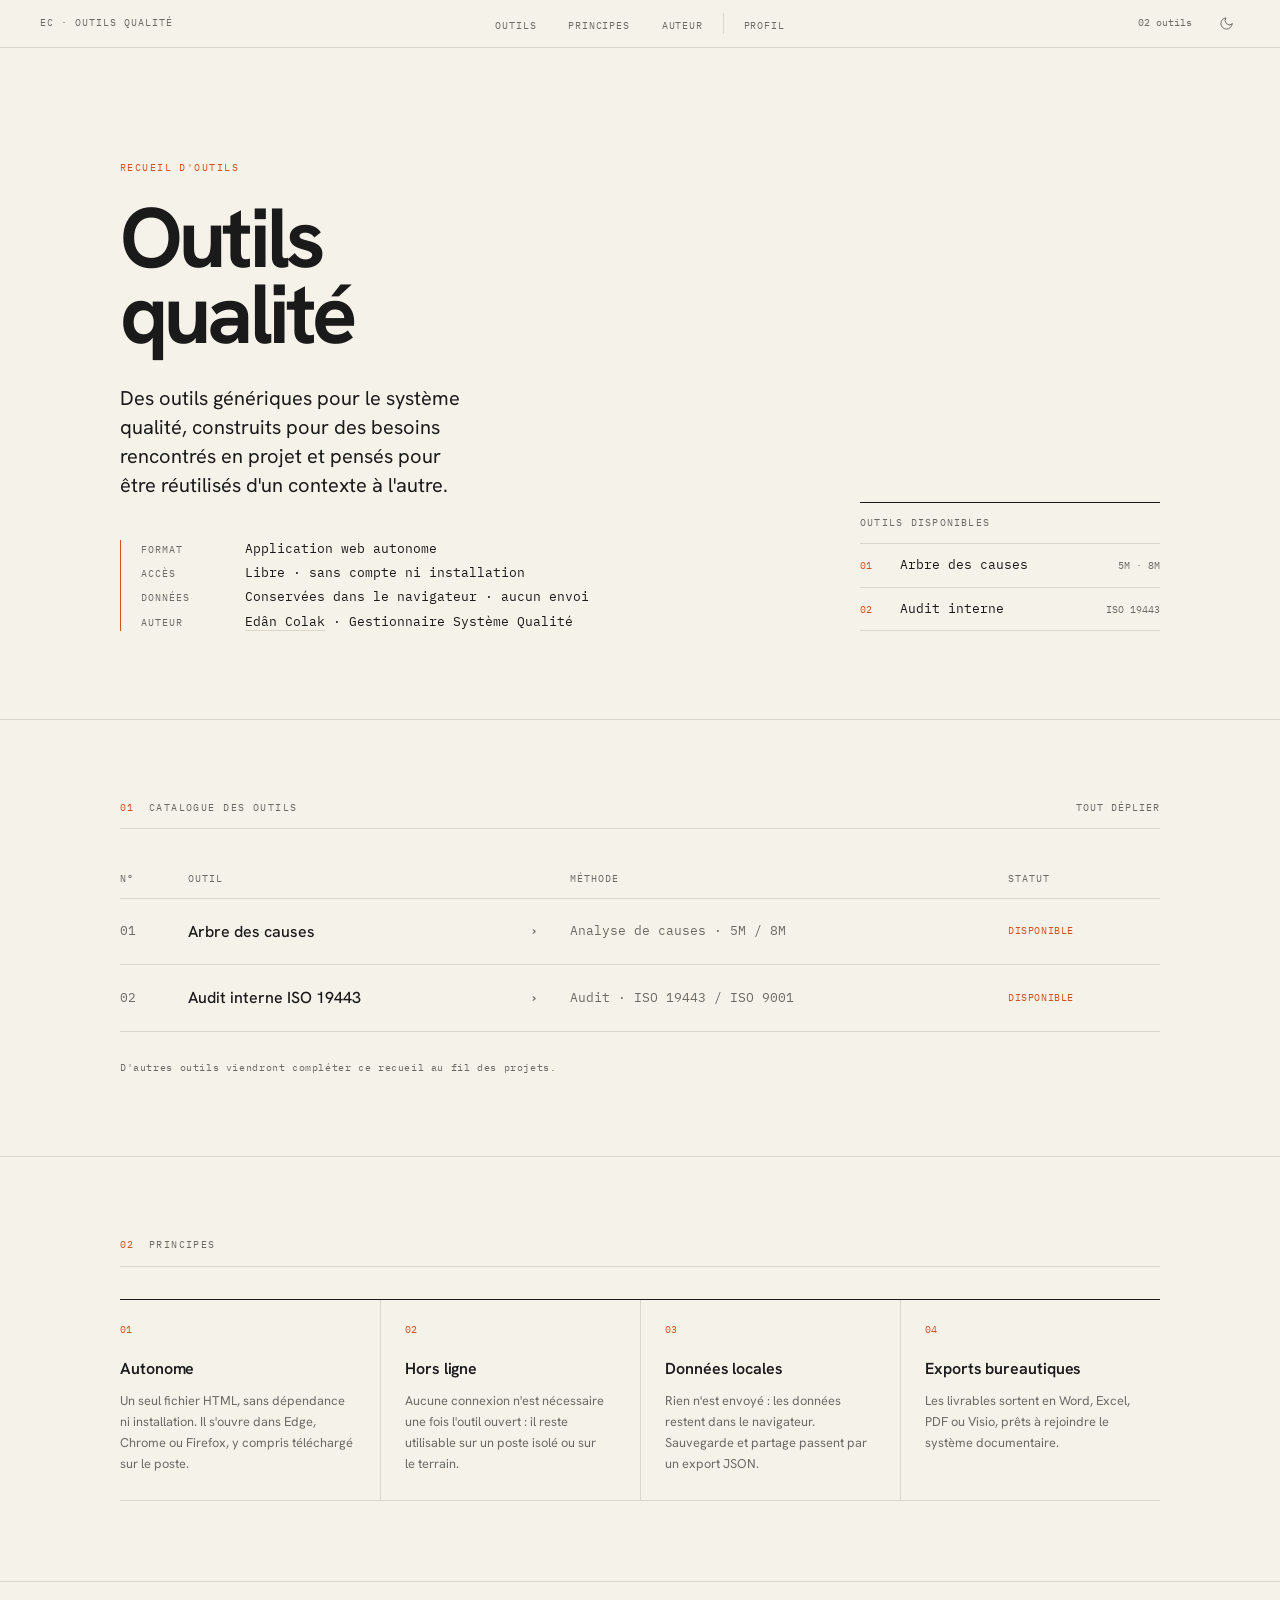
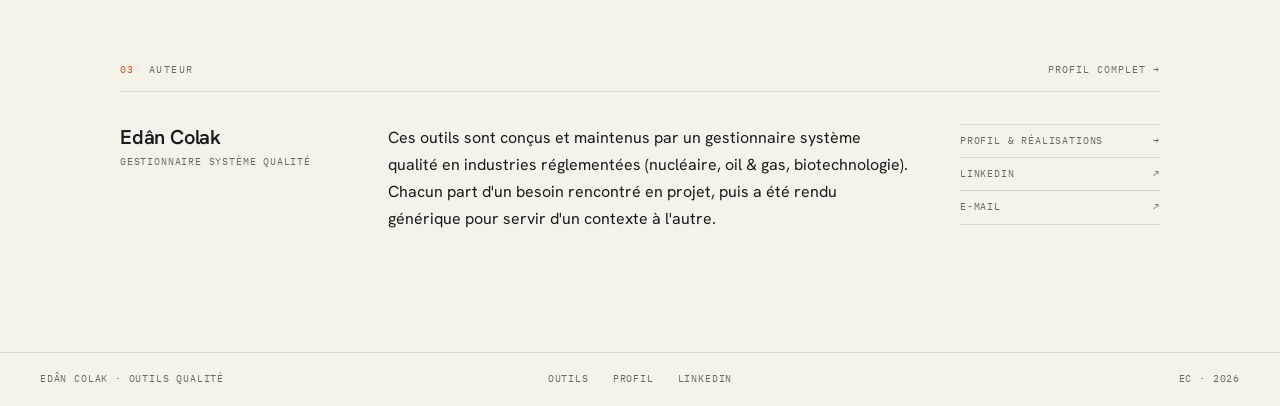
==== commit 38301c5c: "Reorient the site as a quality tools collection, add the ISO 19443 audit tool - Home page is now the" ====
--- a/index.html
+++ b/index.html
@@ -3,18 +3,21 @@
 <head>
   <meta charset="UTF-8" />
   <meta name="viewport" content="width=device-width, initial-scale=1.0" />
-  <title>Edân Colak · Gestionnaire Système Qualité · Réalisations &amp; outils qualité</title>
-  <meta name="description" content="Edân Colak, Gestionnaire Système Qualité en industries réglementées (nucléaire, oil &amp; gas, biotechnologie). Dossier de réalisations et boîte à outils qualité : digitalisation du SMQ, CAPA, audit, analyse de causes." />
+  <title>Outils qualité · Edân Colak</title>
+  <meta name="description" content="Recueil d'outils qualité génériques développés par Edân Colak : arbre des causes, audit interne ISO 19443. Autonomes, hors ligne, sans compte, données conservées dans le navigateur." />
   <meta name="author" content="Edân Colak" />
   <meta name="theme-color" content="#F5F2EA" media="(prefers-color-scheme: light)" />
   <meta name="theme-color" content="#17150F" media="(prefers-color-scheme: dark)" />
-  <meta property="og:title" content="Edân Colak · Réalisations &amp; outils qualité" />
-  <meta property="og:description" content="Dossier de réalisations (digitalisation QMS, CAPA, GED, audit) et outils qualité génériques : arbre des causes, retour d'expérience." />
+  <meta property="og:title" content="Outils qualité · Edân Colak" />
+  <meta property="og:description" content="Outils qualité génériques et autonomes : analyse de causes, audit interne ISO 19443, exports Word, Excel, PDF et Visio." />
   <meta property="og:type" content="website" />
   <meta property="og:locale" content="fr_FR" />
   <link rel="icon" type="image/svg+xml" href="data:image/svg+xml,%3Csvg xmlns='http://www.w3.org/2000/svg' viewBox='0 0 32 32'%3E%3Crect width='32' height='32' fill='%23F5F2EA'/%3E%3Ctext x='5' y='23' font-family='Helvetica' font-size='18' font-weight='700' fill='%231A1A1A'%3EEC%3C/text%3E%3C/svg%3E" />
   <script>
     (function () {
+      /* anciens liens du portfolio (#projet-03, #profil…) : redirection vers la page profil */
+      var h = location.hash;
+      if (/^#(projets|projet-\d+|profil|expertise|contact)$/.test(h)) { location.replace('profil/' + h); return; }
       var t = localStorage.getItem('theme');
       if (t !== 'light' && t !== 'dark') {
         t = window.matchMedia('(prefers-color-scheme: dark)').matches ? 'dark' : 'light';
@@ -29,23 +32,22 @@
 </head>
 <body>
 
-<a class="skip-link" href="#projets">Aller au contenu</a>
+<a class="skip-link" href="#catalogue">Aller au contenu</a>
 
 <!-- ═══ RUNNING HEADER ═══════════════════════════════════ -->
 <header class="doc-header">
-  <a class="doc-ref" href="./" aria-label="Accueil, Edân Colak">EC · Dossier 2026</a>
+  <a class="doc-ref" href="./" aria-label="Accueil, outils qualité">EC · Outils qualité</a>
   <nav aria-label="Navigation principale">
     <ul class="doc-nav">
-      <li><a href="#projets">Réalisations</a></li>
-      <li class="nav-secondary"><a href="#profil">Profil</a></li>
-      <li class="nav-secondary"><a href="#expertise">Expertise</a></li>
-      <li><a href="#contact">Contact</a></li>
+      <li><a href="#catalogue">Outils</a></li>
+      <li class="nav-secondary"><a href="#principes">Principes</a></li>
+      <li class="nav-secondary"><a href="#auteur">Auteur</a></li>
       <li class="nav-sep" aria-hidden="true"></li>
-      <li><a href="outils/">Outils</a></li>
+      <li><a href="profil/">Profil</a></li>
     </ul>
   </nav>
   <div class="doc-header-right">
-    <span class="doc-page">07 projets</span>
+    <span class="doc-page">02 outils</span>
     <button class="theme-toggle" type="button" aria-label="Passer en mode sombre" title="Mode clair / sombre">
       <svg class="ico ico-moon" viewBox="0 0 24 24" fill="none" stroke="currentColor" stroke-width="1.6" stroke-linecap="round" stroke-linejoin="round" aria-hidden="true">
         <path d="M21 12.8A9 9 0 1 1 11.2 3a7 7 0 0 0 9.8 9.8z"/>
@@ -65,859 +67,379 @@
 <section class="masthead" id="haut">
   <div class="masthead-grid">
     <div class="masthead-main">
-      <p class="masthead-tag">Dossier de réalisations</p>
-      <h1>Edân<br>Colak</h1>
+      <p class="masthead-tag">Recueil d'outils</p>
+      <h1>Outils<br>qualité</h1>
       <p class="masthead-lede">
-        Je structure et digitalise des systèmes qualité en industries réglementées,
-        de l'exigence normative jusqu'à l'indicateur de pilotage.
+        Des outils génériques pour le système qualité, construits pour des besoins
+        rencontrés en projet et pensés pour être réutilisés d'un contexte à l'autre.
       </p>
       <div class="masthead-meta">
         <div class="meta-row">
-          <span class="meta-label">Fonction</span>
-          <span class="meta-value">Gestionnaire Système Qualité</span>
+          <span class="meta-label">Format</span>
+          <span class="meta-value">Application web autonome</span>
         </div>
         <div class="meta-row">
-          <span class="meta-label">Secteur</span>
-          <span class="meta-value">Nucléaire · Oil &amp; Gas · Maritime · Biotechnologie</span>
+          <span class="meta-label">Accès</span>
+          <span class="meta-value">Libre · sans compte ni installation</span>
         </div>
         <div class="meta-row">
-          <span class="meta-label">Employeur</span>
-          <span class="meta-value">Celeros Flow Technology - Annecy</span>
+          <span class="meta-label">Données</span>
+          <span class="meta-value">Conservées dans le navigateur · aucun envoi</span>
+        </div>
+        <div class="meta-row">
+          <span class="meta-label">Auteur</span>
+          <span class="meta-value"><a class="meta-link" href="profil/">Edân Colak</a> · Gestionnaire Système Qualité</span>
         </div>
       </div>
     </div>
 
-    <nav class="toc" aria-label="Sommaire">
-      <span class="toc-head mono-label">Sommaire</span>
+    <nav class="toc" aria-label="Outils disponibles">
+      <span class="toc-head mono-label">Outils disponibles</span>
       <ol>
-        <li><a class="toc-item" href="#projets"><span class="toc-num">01</span>Réalisations<span class="toc-count">07</span></a></li>
-        <li><a class="toc-item" href="#boite-a-outils"><span class="toc-num">02</span>Boîte à outils<span class="toc-count">01</span></a></li>
-        <li><a class="toc-item" href="#profil"><span class="toc-num">03</span>Profil<span class="toc-count"></span></a></li>
-        <li><a class="toc-item" href="#expertise"><span class="toc-num">04</span>Expertise<span class="toc-count"></span></a></li>
-        <li><a class="toc-item" href="#contact"><span class="toc-num">05</span>Contact<span class="toc-count"></span></a></li>
+        <li><a class="toc-item" href="#outil-01"><span class="toc-num">01</span>Arbre des causes<span class="toc-count">5M · 8M</span></a></li>
+        <li><a class="toc-item" href="#outil-02"><span class="toc-num">02</span>Audit interne<span class="toc-count">ISO 19443</span></a></li>
       </ol>
     </nav>
   </div>
 </section>
 
-<!-- ═══ 01 · INDEX DES PROJETS ════════════════════════════ -->
-<section class="section" id="projets">
+<!-- ═══ 01 · CATALOGUE ═══════════════════════════════════ -->
+<section class="section" id="catalogue">
   <div class="section-wrap">
     <div class="section-label">
-      <span><span class="sl-num">01</span>Index des projets</span>
+      <span><span class="sl-num">01</span>Catalogue des outils</span>
       <button class="text-btn" type="button" data-expand-all aria-expanded="false">Tout déplier</button>
     </div>
-    <table class="project-table" role="table" aria-label="Index des projets">
+    <table class="project-table" role="table" aria-label="Catalogue des outils">
       <thead>
         <tr>
           <th scope="col">N°</th>
-          <th scope="col">Titre</th>
-          <th scope="col">Domaine</th>
+          <th scope="col">Outil</th>
+          <th scope="col">Méthode</th>
           <th scope="col">Statut</th>
         </tr>
       </thead>
       <tbody>
 
-        <!-- ══ 01 ══ -->
-        <tr class="project-row" id="projet-01" data-id="01" aria-expanded="false" tabindex="0">
+        <!-- ══ 01 · ARBRE DES CAUSES ══ -->
+        <tr class="project-row" id="outil-01" data-id="01" aria-expanded="false" tabindex="0">
           <td class="proj-num">01</td>
-          <td class="proj-title">Dashboard CAPA / Coût de Non-Qualité <span class="proj-arrow" aria-hidden="true">›</span></td>
-          <td class="proj-domain">Digitalisation · BI</td>
-          <td class="proj-status status-on">Déployé</td>
+          <td class="proj-title">Arbre des causes <span class="proj-arrow" aria-hidden="true">›</span></td>
+          <td class="proj-domain">Analyse de causes · 5M / 8M</td>
+          <td class="proj-status status-on">Disponible</td>
         </tr>
         <tr class="project-detail" id="detail-01" aria-hidden="true">
           <td colspan="4" class="detail-cell">
             <div class="detail-inner">
               <div class="detail-meta">
-                <p class="detail-meta-head">01 / 07</p>
-                <div class="dm-row"><span class="dm-key">Domaine</span><span class="dm-val">Digitalisation · BI</span></div>
-                <div class="dm-row"><span class="dm-key">Rôle</span><span class="dm-val">Concepteur &amp; pilote qualité</span></div>
-                <div class="dm-row"><span class="dm-key">Statut</span><span class="dm-val acc">Déployé</span></div>
+                <p class="detail-meta-head">01 / 02</p>
+                <div class="dm-row"><span class="dm-key">Méthode</span><span class="dm-val">Arbre des causes · 5M / 8M</span></div>
+                <div class="dm-row"><span class="dm-key">Usage</span><span class="dm-val">FNC · CAPA · réclamation · audit</span></div>
+                <div class="dm-row"><span class="dm-key">Exports</span><span class="dm-val">PDF · DOCX · VSDX · XLSX · SVG · PNG · JSON</span></div>
+                <div class="dm-row"><span class="dm-key">Statut</span><span class="dm-val acc">Disponible</span></div>
               </div>
               <div class="detail-content">
                 <div class="dc-block">
-                  <p class="dc-head">Contexte</p>
-                  <p>Le pilotage des non-conformités (CAPA) et du Coût de Non-Qualité reposait sur des extractions manuelles depuis la GED Fabasoft. Chaque reporting mensuel nécessitait plusieurs heures de consolidation.</p>
-                </div>
-                <div class="dc-block">
-                  <p class="dc-head">Problème</p>
-                  <p>Données fragmentées entre Fabasoft et SAP. Absence de suivi des délais en jours ouvrés. Pas de date de clôture exploitable dans la GED. Reporting non reproductible.</p>
-                </div>
-                <div class="dc-block">
-                  <p class="dc-head">Approche</p>
-                  <p>Extraction et transformation des données Fabasoft via Power Query/M pour calculer les délais en jours ouvrés. Modélisation en dashboard Power BI multi-vues (Données, Pilotage, Paramètres, Notice). Solution conçue pour pallier l'absence de date de clôture exploitable dans la GED.</p>
-                </div>
-                <div class="dc-block">
-                  <p class="dc-head">Livrable</p>
-                  <p>Dashboard Power BI déployé sur réseau interne. Reporting qualité mensuel accessible à la direction et aux gestionnaires.</p>
+                  <p class="dc-head">Usage</p>
+                  <p>Conduire l'analyse d'une non-conformité, d'une réclamation ou d'un écart d'audit jusqu'à la cause racine, l'associer à des actions correctives et préventives, puis capitaliser les causes d'une analyse à l'autre.</p>
+                </div>
+                <div class="dc-block">
+                  <p class="dc-head">Fonctionnalités</p>
+                  <ul>
+                    <li>Arbre éditable : glisser-déposer, repli des branches, trois orientations, annuler / rétablir.</li>
+                    <li>Typologie des causes (immédiate, contributive, organisationnelle, humaine, technique, documentaire, managériale, racine) et des actions (corrective, préventive).</li>
+                    <li>Classification 5M ou 8M, statut et élément de preuve par cause ; responsable, échéance et efficacité par action.</li>
+                    <li>Questions guides à chaque niveau et suggestions issues d'une bibliothèque de causes enrichissable.</li>
+                    <li>Versions enregistrées et restaurables, analyses modèles, comparaison de deux analyses.</li>
+                  </ul>
+                </div>
+                <div class="dc-block">
+                  <p class="dc-head">Contrôle de l'analyse</p>
+                  <p>Trois scores (complétude, robustesse, traçabilité) et des alertes ciblées : cause racine sans action, formulation trop générique (« erreur humaine »), cause sans preuve, action sans responsable ou sans échéance, action en retard.</p>
+                </div>
+                <div class="dc-block">
+                  <p class="dc-head">Retour d'expérience</p>
+                  <p>Synthèse multi-analyses : causes racines récurrentes, répartition par famille, taux de clôture et efficacité des actions, filtres par année, site et processus. Exportable vers Excel pour une revue de direction ou de processus.</p>
                 </div>
                 <div class="dc-block dc-result">
-                  <p class="dc-head">Résultat</p>
-                  <p>Reporting mensuel automatisé. Indicateur CNQ opérationnel. Délais CAPA tracés. Suppression de la consolidation manuelle.</p>
+                  <p class="dc-head">Données</p>
+                  <p>Tout reste dans le navigateur de l'utilisateur. La base s'exporte et s'importe en JSON pour être sauvegardée ou partagée. Des analyses d'exemple fictives permettent de découvrir l'outil.</p>
+                </div>
+                <div class="cta-row">
+                  <a class="cta" href="outils/arbre-des-causes/">Ouvrir l'outil <span aria-hidden="true">→</span></a>
+                  <a class="text-btn" href="outils/arbre-des-causes/index.html" download="arbre-des-causes.html">Télécharger le fichier <span aria-hidden="true">↓</span></a>
                 </div>
               </div>
             </div>
             <div class="detail-figure-full">
-              <svg class="figure-svg-full" viewBox="0 0 640 200" fill="none" stroke="currentColor" stroke-width="1" aria-hidden="true">
-                <!-- Header -->
-                <rect x="0" y="0" width="640" height="26" stroke-opacity=".4"/>
-                <text x="12" y="18" font-family="IBM Plex Mono,monospace" font-size="9" fill="currentColor" stroke="none" opacity=".5">PILOTAGE CAPA · COÛT DE NON-QUALITÉ</text>
-                <!-- KPI tiles -->
-                <rect x="0"   y="26" width="148" height="54" stroke-opacity=".5"/>
-                <text x="16"  y="56" font-family="IBM Plex Mono,monospace" font-size="26" fill="#D4501E" stroke="none" font-weight="700">24</text>
-                <text x="16"  y="72" font-family="IBM Plex Mono,monospace" font-size="7" fill="currentColor" stroke="none" opacity=".5">CAPA EN COURS</text>
-                <rect x="164" y="26" width="148" height="54" stroke-opacity=".5"/>
-                <text x="180" y="56" font-family="IBM Plex Mono,monospace" font-size="26" fill="currentColor" stroke="none" font-weight="700">6</text>
-                <text x="180" y="72" font-family="IBM Plex Mono,monospace" font-size="7" fill="currentColor" stroke="none" opacity=".5">CLÔTURÉES</text>
-                <rect x="328" y="26" width="148" height="54" stroke-opacity=".5"/>
-                <text x="344" y="56" font-family="IBM Plex Mono,monospace" font-size="26" fill="currentColor" stroke="none" font-weight="700">14 j</text>
-                <text x="344" y="72" font-family="IBM Plex Mono,monospace" font-size="7" fill="currentColor" stroke="none" opacity=".5">DÉLAI MOYEN</text>
-                <rect x="492" y="26" width="148" height="54" stroke-opacity=".5"/>
-                <text x="508" y="56" font-family="IBM Plex Mono,monospace" font-size="22" fill="currentColor" stroke="none" font-weight="700">−12 %</text>
-                <text x="508" y="72" font-family="IBM Plex Mono,monospace" font-size="7" fill="currentColor" stroke="none" opacity=".5">CNQ VS N−1</text>
-                <!-- Chart -->
-                <line x1="16" y1="188" x2="16"  y2="90" stroke-opacity=".3"/>
-                <line x1="16" y1="188" x2="628" y2="188" stroke-opacity=".3"/>
-                <rect x="36"  y="143" width="56" height="45" stroke-opacity=".4" fill="#D4501E" fill-opacity=".12"/>
-                <rect x="116" y="123" width="56" height="65" stroke-opacity=".4" fill="#D4501E" fill-opacity=".08"/>
-                <rect x="196" y="153" width="56" height="35" stroke-opacity=".4"/>
-                <rect x="276" y="128" width="56" height="60" stroke-opacity=".4" fill="#D4501E" fill-opacity=".10"/>
-                <rect x="356" y="148" width="56" height="40" stroke-opacity=".4"/>
-                <rect x="436" y="110" width="56" height="78" stroke-opacity=".4" fill="#D4501E" fill-opacity=".08"/>
-                <rect x="516" y="133" width="56" height="55" stroke-opacity=".4"/>
-                <polyline points="64,146 144,126 224,155 304,131 384,150 464,113 544,136" stroke="#D4501E" stroke-opacity=".6" stroke-dasharray="4,3"/>
-                <text x="38"  y="197" font-family="IBM Plex Mono,monospace" font-size="7" fill="currentColor" stroke="none" opacity=".4">Jan</text>
-                <text x="118" y="197" font-family="IBM Plex Mono,monospace" font-size="7" fill="currentColor" stroke="none" opacity=".4">Fév</text>
-                <text x="198" y="197" font-family="IBM Plex Mono,monospace" font-size="7" fill="currentColor" stroke="none" opacity=".4">Mar</text>
-                <text x="278" y="197" font-family="IBM Plex Mono,monospace" font-size="7" fill="currentColor" stroke="none" opacity=".4">Avr</text>
-                <text x="358" y="197" font-family="IBM Plex Mono,monospace" font-size="7" fill="currentColor" stroke="none" opacity=".4">Mai</text>
-                <text x="438" y="197" font-family="IBM Plex Mono,monospace" font-size="7" fill="currentColor" stroke="none" opacity=".4">Jun</text>
-                <text x="518" y="197" font-family="IBM Plex Mono,monospace" font-size="7" fill="currentColor" stroke="none" opacity=".4">Jul</text>
+              <svg class="figure-svg-full" viewBox="0 0 640 222" fill="none" stroke="currentColor" stroke-width="1" aria-hidden="true">
+                <!-- column headings -->
+                <g font-family="IBM Plex Mono,monospace" font-size="7" fill="currentColor" stroke="none" opacity=".5">
+                  <text x="0"   y="8">FAIT</text>
+                  <text x="170" y="8">CAUSES</text>
+                  <text x="350" y="8">CAUSES RACINES</text>
+                  <text x="530" y="8">ACTIONS</text>
+                </g>
+                <!-- event -->
+                <rect x="0" y="94" width="120" height="40" stroke-opacity=".7"/>
+                <text x="10" y="109" font-family="IBM Plex Mono,monospace" font-size="7" fill="currentColor" stroke="none" opacity=".55">ÉVÉNEMENT</text>
+                <text x="10" y="124" font-family="IBM Plex Mono,monospace" font-size="9" fill="currentColor" stroke="none">Écart constaté</text>
+                <!-- connectors event → causes -->
+                <g stroke-opacity=".45">
+                  <line x1="120" y1="114" x2="146" y2="114"/>
+                  <line x1="146" y1="40"  x2="146" y2="188"/>
+                  <line x1="146" y1="40"  x2="170" y2="40"/>
+                  <line x1="146" y1="114" x2="170" y2="114"/>
+                  <line x1="146" y1="188" x2="170" y2="188"/>
+                </g>
+                <!-- causes -->
+                <g stroke-opacity=".55">
+                  <rect x="170" y="22"  width="140" height="36"/>
+                  <rect x="170" y="96"  width="140" height="36"/>
+                  <rect x="170" y="170" width="140" height="36"/>
+                </g>
+                <g font-family="IBM Plex Mono,monospace" fill="currentColor" stroke="none">
+                  <text x="180" y="36"  font-size="7" opacity=".55">IMMÉDIATE · MÉTHODE</text>
+                  <text x="180" y="50"  font-size="9" opacity=".85">Document périmé</text>
+                  <text x="180" y="110" font-size="7" opacity=".55">DOCUMENTAIRE · MÉTHODE</text>
+                  <text x="180" y="124" font-size="9" opacity=".85">Retrait non tracé</text>
+                  <text x="180" y="184" font-size="7" opacity=".55">HUMAINE · MAIN D'ŒUVRE</text>
+                  <text x="180" y="198" font-size="9" opacity=".85">Révision non connue</text>
+                </g>
+                <!-- connectors causes → roots -->
+                <g stroke-opacity=".45">
+                  <line x1="310" y1="40"  x2="350" y2="40"/>
+                  <line x1="310" y1="114" x2="350" y2="114"/>
+                  <line x1="310" y1="188" x2="350" y2="188"/>
+                </g>
+                <!-- root causes -->
+                <g stroke="#D4501E" stroke-opacity=".8" fill="#D4501E" fill-opacity=".07">
+                  <rect x="350" y="22"  width="140" height="36"/>
+                  <rect x="350" y="96"  width="140" height="36"/>
+                  <rect x="350" y="170" width="140" height="36"/>
+                </g>
+                <g font-family="IBM Plex Mono,monospace" stroke="none">
+                  <text x="360" y="36"  font-size="7" fill="#D4501E" opacity=".9">RACINE</text>
+                  <text x="360" y="50"  font-size="9" fill="currentColor" opacity=".85">Contrôle absent</text>
+                  <text x="360" y="110" font-size="7" fill="#D4501E" opacity=".9">RACINE</text>
+                  <text x="360" y="124" font-size="9" fill="currentColor" opacity=".85">Diffusion incomplète</text>
+                  <text x="360" y="184" font-size="7" fill="#D4501E" opacity=".9">RACINE</text>
+                  <text x="360" y="198" font-size="9" fill="currentColor" opacity=".85">Formation lacunaire</text>
+                </g>
+                <!-- connectors roots → actions -->
+                <g stroke-opacity=".45" stroke-dasharray="3,2">
+                  <line x1="490" y1="40"  x2="530" y2="40"/>
+                  <line x1="490" y1="114" x2="530" y2="114"/>
+                  <line x1="490" y1="188" x2="530" y2="188"/>
+                </g>
+                <!-- actions -->
+                <g stroke-opacity=".55">
+                  <rect x="530" y="22"  width="110" height="36"/>
+                  <rect x="530" y="96"  width="110" height="36"/>
+                  <rect x="530" y="170" width="110" height="36"/>
+                </g>
+                <g font-family="IBM Plex Mono,monospace" fill="currentColor" stroke="none">
+                  <text x="540" y="36"  font-size="7" opacity=".55">PRÉVENTIVE</text>
+                  <text x="540" y="50"  font-size="9" opacity=".85">Audit de poste</text>
+                  <text x="540" y="110" font-size="7" opacity=".55">PRÉVENTIVE</text>
+                  <text x="540" y="124" font-size="9" opacity=".85">Liste de retrait</text>
+                  <text x="540" y="184" font-size="7" opacity=".55">CORRECTIVE</text>
+                  <text x="540" y="198" font-size="9" opacity=".85">Former, habiliter</text>
+                </g>
+                <text x="0" y="220" font-family="IBM Plex Mono,monospace" font-size="7.5" fill="#D4501E" stroke="none" opacity=".75">Chaque cause racine doit porter au moins une action · preuve, responsable et échéance contrôlés</text>
               </svg>
-              <p class="figure-caption">Fig. 01 - Représentation schématique anonymisée du dashboard de pilotage CAPA</p>
+              <p class="figure-caption">Fig. 01 - Structure d'une analyse : du fait observé aux actions (exemple fictif)</p>
             </div>
           </td>
         </tr>
 
-        <!-- ══ 02 ══ -->
-        <tr class="project-row" id="projet-02" data-id="02" aria-expanded="false" tabindex="0">
+        <!-- ══ 02 · AUDIT INTERNE ISO 19443 ══ -->
+        <tr class="project-row" id="outil-02" data-id="02" aria-expanded="false" tabindex="0">
           <td class="proj-num">02</td>
-          <td class="proj-title">Registre FNC/FA industrialisé <span class="proj-arrow" aria-hidden="true">›</span></td>
-          <td class="proj-domain">Traçabilité · Qualité</td>
-          <td class="proj-status status-on">Déployé</td>
+          <td class="proj-title">Audit interne ISO 19443 <span class="proj-arrow" aria-hidden="true">›</span></td>
+          <td class="proj-domain">Audit · ISO 19443 / ISO 9001</td>
+          <td class="proj-status status-on">Disponible</td>
         </tr>
         <tr class="project-detail" id="detail-02" aria-hidden="true">
           <td colspan="4" class="detail-cell">
             <div class="detail-inner">
               <div class="detail-meta">
-                <p class="detail-meta-head">02 / 07</p>
-                <div class="dm-row"><span class="dm-key">Domaine</span><span class="dm-val">Traçabilité · Qualité</span></div>
-                <div class="dm-row"><span class="dm-key">Rôle</span><span class="dm-val">Gestionnaire qualité</span></div>
-                <div class="dm-row"><span class="dm-key">Statut</span><span class="dm-val acc">Déployé</span></div>
+                <p class="detail-meta-head">02 / 02</p>
+                <div class="dm-row"><span class="dm-key">Méthode</span><span class="dm-val">Audit de processus · ISO 19011</span></div>
+                <div class="dm-row"><span class="dm-key">Réf.</span><span class="dm-val">ISO 19443 · ISO 9001</span></div>
+                <div class="dm-row"><span class="dm-key">Exports</span><span class="dm-val">DOCX · PDF · JSON · import XLSX / CSV</span></div>
+                <div class="dm-row"><span class="dm-key">Statut</span><span class="dm-val acc">Disponible</span></div>
               </div>
               <div class="detail-content">
                 <div class="dc-block">
-                  <p class="dc-head">Contexte</p>
-                  <p>Le registre des Fiches de Non-Conformité et d'Actions Correctives était structuré en architecture multi-onglets fragmentée : une fiche, un onglet. Tout pilotage transversal était impossible.</p>
-                </div>
-                <div class="dc-block">
-                  <p class="dc-head">Problème</p>
-                  <p>Architecture non scalable, ressaisies multiples, absence de dashboard consolidé, traçabilité partielle. Incompatible avec les exigences ISO 19443.</p>
-                </div>
-                <div class="dc-block">
-                  <p class="dc-head">Approche</p>
-                  <p>Migration vers table consolidée plate (1 enregistrement / fiche). Structure à 4 vues : Données, Pilotage, Paramètres, Journal d'audit. Formulaire de saisie standardisé. Journal d'audit automatique intégré.</p>
-                </div>
-                <div class="dc-block">
-                  <p class="dc-head">Livrable</p>
-                  <p>Registre multi-vues déployé en production, intégrant pipeline de saisie, suivi des délais et reporting automatique.</p>
+                  <p class="dc-head">Usage</p>
+                  <p>Préparer, conduire et rédiger un audit interne de bout en bout, du choix des exigences jusqu'au rapport émis : audit de processus, de produit, de suivi, fournisseur ou à blanc. Le suivi des constats et des actions reste dans l'outil CAPA de l'organisme.</p>
+                </div>
+                <div class="dc-block">
+                  <p class="dc-head">Fonctionnalités</p>
+                  <ul>
+                    <li>Programme des audits et dossier par audit : périmètre, objectifs, personnes rencontrées, statut de la préparation jusqu'à l'émission.</li>
+                    <li>Référentiel ISO 9001 / ISO 19443 intégré avec questions d'audit par exigence ; référentiel interne importable depuis Excel ou CSV.</li>
+                    <li>Plan d'audit proposé à partir des exigences retenues (durée par exigence, horaires, pause), exportable en Word pour l'audité.</li>
+                    <li>Terrain : checklist imprimable, évaluation par exigence (conforme, point fort, piste de progrès, observation, NC mineure ou majeure) et preuves.</li>
+                    <li>Rapport Word ou PDF : page de garde, visas, synthèse et constats rattachés aux exigences.</li>
+                  </ul>
+                </div>
+                <div class="dc-block">
+                  <p class="dc-head">Contrôle avant émission</p>
+                  <p>Trois scores (préparation, exécution, constats) et des alertes : exigence non évaluée, écart sans constat rédigé, évaluation sans preuve, champs manquants. Une aide à la rédaction signale les constats imprécis, sans quantité ni référence, ou qui imposent une solution au lieu de décrire l'écart.</p>
                 </div>
                 <div class="dc-block dc-result">
-                  <p class="dc-head">Résultat</p>
-                  <p>Zéro ressaisie. Traçabilité complète des non-conformités. Pilotage CAPA centralisé. Reporting transversal opérationnel. Conforme ISO 19443.</p>
+                  <p class="dc-head">Données</p>
+                  <p>Tout reste dans le navigateur de l'utilisateur. Un audit se transfère en JSON vers un autre poste ou un co-auditeur. Trois audits d'exemple fictifs permettent de découvrir l'outil.</p>
+                </div>
+                <div class="cta-row">
+                  <a class="cta" href="outils/audit-iso19443/">Ouvrir l'outil <span aria-hidden="true">→</span></a>
+                  <a class="text-btn" href="outils/audit-iso19443/index.html" download="audit-interne-iso19443.html">Télécharger le fichier <span aria-hidden="true">↓</span></a>
                 </div>
               </div>
             </div>
             <div class="detail-figure-full">
-              <svg class="figure-svg-full" viewBox="0 0 640 200" fill="none" stroke="currentColor" stroke-width="1" aria-hidden="true">
-                <!-- Header row -->
-                <rect x="0" y="0" width="640" height="22"/>
-                <text x="8" y="15" font-family="IBM Plex Mono,monospace" font-size="8" fill="currentColor" stroke="none" opacity=".5">RÉF.</text>
-                <text x="120" y="15" font-family="IBM Plex Mono,monospace" font-size="8" fill="currentColor" stroke="none" opacity=".5">STATUT</text>
-                <text x="250" y="15" font-family="IBM Plex Mono,monospace" font-size="8" fill="currentColor" stroke="none" opacity=".5">DÉLAI</text>
-                <text x="350" y="15" font-family="IBM Plex Mono,monospace" font-size="8" fill="currentColor" stroke="none" opacity=".5">RESP.</text>
-                <text x="450" y="15" font-family="IBM Plex Mono,monospace" font-size="8" fill="currentColor" stroke="none" opacity=".5">ORIGINE</text>
-                <text x="560" y="15" font-family="IBM Plex Mono,monospace" font-size="8" fill="currentColor" stroke="none" opacity=".5">CNQ (€)</text>
-                <!-- Column separators -->
-                <line x1="110" y1="0"  x2="110" y2="200" stroke-opacity=".25"/>
-                <line x1="240" y1="0"  x2="240" y2="200" stroke-opacity=".25"/>
-                <line x1="340" y1="0"  x2="340" y2="200" stroke-opacity=".25"/>
-                <line x1="440" y1="0"  x2="440" y2="200" stroke-opacity=".25"/>
-                <line x1="548" y1="0"  x2="548" y2="200" stroke-opacity=".25"/>
-                <!-- Row 1 - highlighted -->
-                <rect x="0" y="22" width="640" height="26" fill="#D4501E" fill-opacity=".06" stroke="none"/>
-                <line x1="0" y1="48" x2="640" y2="48"/>
-                <text x="8"   y="40" font-family="IBM Plex Mono,monospace" font-size="9" fill="#D4501E" stroke="none">FNC-101</text>
-                <text x="120" y="40" font-family="IBM Plex Mono,monospace" font-size="8" fill="currentColor" stroke="none" opacity=".7">EN COURS</text>
-                <text x="250" y="40" font-family="IBM Plex Mono,monospace" font-size="8" fill="currentColor" stroke="none" opacity=".7">14 j</text>
-                <text x="350" y="40" font-family="IBM Plex Mono,monospace" font-size="8" fill="currentColor" stroke="none" opacity=".6">QSY</text>
-                <text x="450" y="40" font-family="IBM Plex Mono,monospace" font-size="8" fill="currentColor" stroke="none" opacity=".5">Client</text>
-                <text x="556" y="40" font-family="IBM Plex Mono,monospace" font-size="8" fill="#D4501E" stroke="none" opacity=".8">1 250</text>
-                <!-- Row 2 -->
-                <line x1="0" y1="74" x2="640" y2="74" stroke-opacity=".5"/>
-                <text x="8"   y="66" font-family="IBM Plex Mono,monospace" font-size="9" fill="currentColor" stroke="none" opacity=".6">FNC-098</text>
-                <text x="120" y="66" font-family="IBM Plex Mono,monospace" font-size="8" fill="currentColor" stroke="none" opacity=".5">CLÔTURÉE</text>
-                <text x="250" y="66" font-family="IBM Plex Mono,monospace" font-size="8" fill="currentColor" stroke="none" opacity=".5">22 j</text>
-                <text x="350" y="66" font-family="IBM Plex Mono,monospace" font-size="8" fill="currentColor" stroke="none" opacity=".4">PROD</text>
-                <text x="450" y="66" font-family="IBM Plex Mono,monospace" font-size="8" fill="currentColor" stroke="none" opacity=".4">Interne</text>
-                <text x="556" y="66" font-family="IBM Plex Mono,monospace" font-size="8" fill="currentColor" stroke="none" opacity=".4">480</text>
-                <!-- Row 3 -->
-                <line x1="0" y1="100" x2="640" y2="100" stroke-opacity=".5"/>
-                <text x="8"   y="92" font-family="IBM Plex Mono,monospace" font-size="9" fill="currentColor" stroke="none" opacity=".6">FNC-095</text>
-                <text x="120" y="92" font-family="IBM Plex Mono,monospace" font-size="8" fill="currentColor" stroke="none" opacity=".5">CLÔTURÉE</text>
-                <text x="250" y="92" font-family="IBM Plex Mono,monospace" font-size="8" fill="currentColor" stroke="none" opacity=".5">8 j</text>
-                <text x="350" y="92" font-family="IBM Plex Mono,monospace" font-size="8" fill="currentColor" stroke="none" opacity=".4">QSY</text>
-                <text x="450" y="92" font-family="IBM Plex Mono,monospace" font-size="8" fill="currentColor" stroke="none" opacity=".4">Fournisseur</text>
-                <text x="556" y="92" font-family="IBM Plex Mono,monospace" font-size="8" fill="currentColor" stroke="none" opacity=".4">220</text>
-                <!-- Row 4 -->
-                <line x1="0" y1="126" x2="640" y2="126" stroke-opacity=".35"/>
-                <text x="8"   y="118" font-family="IBM Plex Mono,monospace" font-size="9" fill="currentColor" stroke="none" opacity=".4">FNC-090</text>
-                <text x="120" y="118" font-family="IBM Plex Mono,monospace" font-size="8" fill="currentColor" stroke="none" opacity=".35">CLÔTURÉE</text>
-                <text x="250" y="118" font-family="IBM Plex Mono,monospace" font-size="8" fill="currentColor" stroke="none" opacity=".35">31 j</text>
-                <text x="556" y="118" font-family="IBM Plex Mono,monospace" font-size="8" fill="currentColor" stroke="none" opacity=".3">890</text>
-                <!-- Row 5 -->
-                <line x1="0" y1="152" x2="640" y2="152" stroke-opacity=".25"/>
-                <text x="8"   y="144" font-family="IBM Plex Mono,monospace" font-size="9" fill="currentColor" stroke="none" opacity=".3">FNC-087</text>
-                <text x="120" y="144" font-family="IBM Plex Mono,monospace" font-size="8" fill="currentColor" stroke="none" opacity=".25">CLÔTURÉE</text>
-                <!-- Footer note -->
-                <text x="8" y="178" font-family="IBM Plex Mono,monospace" font-size="7" fill="currentColor" stroke="none" opacity=".35">1 enregistrement par fiche · pilotage transversal · journal d'audit intégré</text>
-                <text x="8" y="192" font-family="IBM Plex Mono,monospace" font-size="7" fill="#D4501E" stroke="none" opacity=".7">Conforme ISO 19443 · traçabilité ALCOA+</text>
+              <svg class="figure-svg-full" viewBox="0 0 640 214" fill="none" stroke="currentColor" stroke-width="1" aria-hidden="true">
+                <text x="0" y="8" font-family="IBM Plex Mono,monospace" font-size="7" fill="currentColor" stroke="none" opacity=".5">CYCLE D'UN AUDIT</text>
+                <!-- stages -->
+                <g stroke-opacity=".55">
+                  <rect x="0"   y="18" width="100" height="44"/>
+                  <rect x="108" y="18" width="100" height="44"/>
+                  <rect x="216" y="18" width="100" height="44"/>
+                  <rect x="324" y="18" width="100" height="44"/>
+                  <rect x="432" y="18" width="100" height="44"/>
+                </g>
+                <rect x="540" y="18" width="100" height="44" stroke="#D4501E" stroke-opacity=".8" fill="#D4501E" fill-opacity=".07"/>
+                <!-- arrows -->
+                <g fill="currentColor" stroke="none" opacity=".5">
+                  <polygon points="101,36 107,40 101,44"/>
+                  <polygon points="209,36 215,40 209,44"/>
+                  <polygon points="317,36 323,40 317,44"/>
+                  <polygon points="425,36 431,40 425,44"/>
+                  <polygon points="533,36 539,40 533,44"/>
+                </g>
+                <g font-family="IBM Plex Mono,monospace" stroke="none">
+                  <g font-size="7" fill="#D4501E" opacity=".9">
+                    <text x="10"  y="32">01</text><text x="118" y="32">02</text><text x="226" y="32">03</text>
+                    <text x="334" y="32">04</text><text x="442" y="32">05</text><text x="550" y="32">06</text>
+                  </g>
+                  <g font-size="9" fill="currentColor" opacity=".85">
+                    <text x="10"  y="50">Dossier</text><text x="118" y="50">Préparation</text><text x="226" y="50">Plan d'audit</text>
+                    <text x="334" y="50">Terrain</text><text x="442" y="50">Constats</text><text x="550" y="50">Rapport</text>
+                  </g>
+                  <g font-size="7" fill="currentColor" opacity=".5">
+                    <text x="0"   y="76">Périmètre · objectifs</text>
+                    <text x="108" y="76">Exigences · questions</text>
+                    <text x="216" y="76">Déroulé · horaires</text>
+                    <text x="324" y="76">Checklist · preuves</text>
+                    <text x="432" y="76">Écart · exigence</text>
+                    <text x="540" y="76">Word · PDF</text>
+                  </g>
+                </g>
+                <!-- verification band -->
+                <line x1="0" y1="90" x2="640" y2="90" stroke-opacity=".25"/>
+                <rect x="0" y="100" width="640" height="28" stroke="#D4501E" stroke-opacity=".6" fill="#D4501E" fill-opacity=".05"/>
+                <text x="10" y="117" font-family="IBM Plex Mono,monospace" font-size="7.5" fill="#D4501E" stroke="none" opacity=".9">VÉRIFICATION AVANT ÉMISSION</text>
+                <text x="176" y="117" font-family="IBM Plex Mono,monospace" font-size="7.5" fill="currentColor" stroke="none" opacity=".6">exigence non évaluée · écart sans constat · évaluation sans preuve · constat imprécis</text>
+                <!-- evaluation scale -->
+                <text x="0" y="152" font-family="IBM Plex Mono,monospace" font-size="7" fill="currentColor" stroke="none" opacity=".5">ÉCHELLE D'ÉVALUATION</text>
+                <g stroke-opacity=".5">
+                  <rect x="0"   y="160" width="64" height="22"/>
+                  <rect x="72"  y="160" width="64" height="22"/>
+                  <rect x="144" y="160" width="64" height="22"/>
+                  <rect x="216" y="160" width="64" height="22"/>
+                  <rect x="432" y="160" width="64" height="22"/>
+                </g>
+                <g stroke="#D4501E" stroke-opacity=".7" fill="#D4501E">
+                  <rect x="288" y="160" width="64" height="22" fill-opacity=".06"/>
+                  <rect x="360" y="160" width="64" height="22" fill-opacity=".14"/>
+                </g>
+                <g font-family="IBM Plex Mono,monospace" font-size="8" stroke="none" text-anchor="middle">
+                  <text x="32"  y="174" fill="currentColor" opacity=".8">C</text>
+                  <text x="104" y="174" fill="currentColor" opacity=".8">PF</text>
+                  <text x="176" y="174" fill="currentColor" opacity=".8">PP</text>
+                  <text x="248" y="174" fill="currentColor" opacity=".8">OBS</text>
+                  <text x="320" y="174" fill="#D4501E">NCm</text>
+                  <text x="392" y="174" fill="#D4501E">NCM</text>
+                  <text x="464" y="174" fill="currentColor" opacity=".5">NA</text>
+                </g>
+                <text x="0" y="208" font-family="IBM Plex Mono,monospace" font-size="7.5" fill="currentColor" stroke="none" opacity=".45">Le suivi des constats et des actions reste dans l'outil CAPA de l'organisme</text>
               </svg>
-              <p class="figure-caption">Fig. 02 - Structure schématique du registre FNC/FA consolidé (anonymisé)</p>
+              <p class="figure-caption">Fig. 02 - Cycle d'un audit dans l'outil, de la préparation au rapport</p>
             </div>
           </td>
         </tr>
 
-        <!-- ══ 03 ══ -->
-        <tr class="project-row" id="projet-03" data-id="03" aria-expanded="false" tabindex="0">
-          <td class="proj-num">03</td>
-          <td class="proj-title">Interconnexion GED → Reporting <span class="proj-arrow" aria-hidden="true">›</span></td>
-          <td class="proj-domain">Intégration · Automatisation</td>
-          <td class="proj-status status-on">Déployé</td>
-        </tr>
-        <tr class="project-detail" id="detail-03" aria-hidden="true">
-          <td colspan="4" class="detail-cell">
-            <div class="detail-inner">
-              <div class="detail-meta">
-                <p class="detail-meta-head">03 / 07</p>
-                <div class="dm-row"><span class="dm-key">Domaine</span><span class="dm-val">Intégration · Automatisation</span></div>
-                <div class="dm-row"><span class="dm-key">Rôle</span><span class="dm-val">Pilote qualité · Architecte données</span></div>
-                <div class="dm-row"><span class="dm-key">Statut</span><span class="dm-val acc">Déployé</span></div>
-              </div>
-              <div class="detail-content">
-                <div class="dc-block">
-                  <p class="dc-head">Contexte</p>
-                  <p>La GED Fabasoft ne proposait pas d'export structuré natif. Les données nécessaires aux KPI qualité devaient être extraites manuellement, colonne par colonne, depuis l'interface web.</p>
-                </div>
-                <div class="dc-block">
-                  <p class="dc-head">Problème</p>
-                  <p>Données GED non exploitables directement dans les pipelines BI. Extraction manuelle chronophage et source d'erreurs.</p>
-                </div>
-                <div class="dc-block">
-                  <p class="dc-head">Approche</p>
-                  <p>Mise en place d'une chaîne d'extraction structurée depuis l'interface Fabasoft. Pipeline Power Query/M connecté aux exports SAP QM11/QM15/QM19. Assemblage des deux flux pour alimenter automatiquement les dashboards KPI sans saisie manuelle.</p>
-                </div>
-                <div class="dc-block">
-                  <p class="dc-head">Livrable</p>
-                  <p>Pipeline d'extraction GED opérationnel, alimentant automatiquement les indicateurs de suivi CAPA et reporting qualité.</p>
-                </div>
-                <div class="dc-block dc-result">
-                  <p class="dc-head">Résultat</p>
-                  <p>Interconnexion GED ↔ BI opérationnelle. Données exploitables sans intervention manuelle. Alimentation automatique des dashboards KPI.</p>
-                </div>
-              </div>
-            </div>
-            <div class="detail-figure-full">
-              <svg class="figure-svg-full" viewBox="0 0 640 200" fill="none" stroke="currentColor" stroke-width="1" aria-hidden="true">
-                <!-- Source box: GED Fabasoft -->
-                <rect x="0" y="50" width="160" height="100"/>
-                <text x="12" y="85" font-family="IBM Plex Mono,monospace" font-size="8" fill="currentColor" stroke="none" opacity=".5">GED</text>
-                <text x="12" y="104" font-family="IBM Plex Mono,monospace" font-size="13" fill="currentColor" stroke="none" font-weight="500">Fabasoft</text>
-                <text x="12" y="122" font-family="IBM Plex Mono,monospace" font-size="8" fill="currentColor" stroke="none" opacity=".4">CAPA · FNC · NCR</text>
-                <text x="12" y="137" font-family="IBM Plex Mono,monospace" font-size="8" fill="currentColor" stroke="none" opacity=".4">+ SAP QM11/QM15/QM19</text>
-                <!-- Arrow 1 -->
-                <line x1="160" y1="100" x2="228" y2="100"/>
-                <polygon points="226,95 238,100 226,105" fill="currentColor" stroke="none" opacity=".5"/>
-                <text x="168" y="90" font-family="IBM Plex Mono,monospace" font-size="7" fill="currentColor" stroke="none" opacity=".4">extraction</text>
-                <text x="168" y="115" font-family="IBM Plex Mono,monospace" font-size="7" fill="currentColor" stroke="none" opacity=".4">structurée</text>
-                <!-- Transform box: Power Query -->
-                <rect x="238" y="50" width="164" height="100" fill="#D4501E" fill-opacity=".04"/>
-                <text x="252" y="85" font-family="IBM Plex Mono,monospace" font-size="8" fill="currentColor" stroke="none" opacity=".5">TRANSFORMATION</text>
-                <text x="252" y="104" font-family="IBM Plex Mono,monospace" font-size="13" fill="currentColor" stroke="none" font-weight="500">Power Query</text>
-                <text x="252" y="122" font-family="IBM Plex Mono,monospace" font-size="8" fill="#D4501E" stroke="none" opacity=".7">Jours ouvrés · Délais</text>
-                <text x="252" y="137" font-family="IBM Plex Mono,monospace" font-size="8" fill="currentColor" stroke="none" opacity=".4">Consolidation multi-sources</text>
-                <!-- Arrow 2 -->
-                <line x1="402" y1="100" x2="468" y2="100"/>
-                <polygon points="466,95 478,100 466,105" fill="currentColor" stroke="none" opacity=".5"/>
-                <text x="410" y="90" font-family="IBM Plex Mono,monospace" font-size="7" fill="currentColor" stroke="none" opacity=".4">alimentation</text>
-                <text x="410" y="115" font-family="IBM Plex Mono,monospace" font-size="7" fill="currentColor" stroke="none" opacity=".4">automatique</text>
-                <!-- Output box: Power BI -->
-                <rect x="478" y="50" width="162" height="100"/>
-                <text x="492" y="85" font-family="IBM Plex Mono,monospace" font-size="8" fill="currentColor" stroke="none" opacity=".5">REPORTING</text>
-                <text x="492" y="104" font-family="IBM Plex Mono,monospace" font-size="13" fill="currentColor" stroke="none" font-weight="500">Power BI</text>
-                <text x="492" y="122" font-family="IBM Plex Mono,monospace" font-size="8" fill="currentColor" stroke="none" opacity=".4">Dashboards KPI</text>
-                <text x="492" y="137" font-family="IBM Plex Mono,monospace" font-size="8" fill="currentColor" stroke="none" opacity=".4">Direction · Gestion</text>
-                <!-- Bottom notes -->
-                <text x="0"  y="178" font-family="IBM Plex Mono,monospace" font-size="7.5" fill="currentColor" stroke="none" opacity=".35">- données exploitables sans ressaisie manuelle</text>
-                <text x="0"  y="193" font-family="IBM Plex Mono,monospace" font-size="7.5" fill="#D4501E" stroke="none" opacity=".7">- KPI qualité actualisés en continu</text>
-              </svg>
-              <p class="figure-caption">Fig. 03 - Flux d'extraction GED → BI (schéma d'architecture)</p>
-            </div>
-          </td>
-        </tr>
-
-        <!-- ══ 04 (ex-07) ══ -->
-        <tr class="project-row" id="projet-04" data-id="04" aria-expanded="false" tabindex="0">
-          <td class="proj-num">04</td>
-          <td class="proj-title">Migration référentiel VDOC → SAP DMS <span class="proj-arrow" aria-hidden="true">›</span></td>
-          <td class="proj-domain">GED · Référentiel documentaire</td>
-          <td class="proj-status status-off">Archivé</td>
-        </tr>
-        <tr class="project-detail" id="detail-04" aria-hidden="true">
-          <td colspan="4" class="detail-cell">
-            <div class="detail-inner">
-              <div class="detail-meta">
-                <p class="detail-meta-head">04 / 07</p>
-                <div class="dm-row"><span class="dm-key">Domaine</span><span class="dm-val">GED · Référentiel</span></div>
-                <div class="dm-row"><span class="dm-key">Rôle</span><span class="dm-val">Chef de projet qualité</span></div>
-                <div class="dm-row"><span class="dm-key">Volume</span><span class="dm-val acc">900+ références</span></div>
-                <div class="dm-row"><span class="dm-key">Statut</span><span class="dm-val">Archivé</span></div>
-              </div>
-              <div class="detail-content">
-                <div class="dc-block">
-                  <p class="dc-head">Contexte</p>
-                  <p>La GED historique (VDOC) faisait l'objet d'une migration vers SAP DMS. Le référentiel documentaire qualité (900+ références) devait être standardisé dans le cadre de cette migration.</p>
-                </div>
-                <div class="dc-block">
-                  <p class="dc-head">Problème</p>
-                  <p>Nomenclature documentaire hétérogène héritée : préfixes inconsistants, numérotations multiples, versions non standardisées. Incompatible avec la structure SAP DMS.</p>
-                </div>
-                <div class="dc-block">
-                  <p class="dc-head">Approche</p>
-                  <p>Définition d'une nomenclature unifiée (préfixe type + numérotation séquentielle) et d'un versioning numérique strict. Mapping des 900+ références VDOC vers la nouvelle nomenclature. Migration et vérification systématique.</p>
-                </div>
-                <div class="dc-block">
-                  <p class="dc-head">Livrable</p>
-                  <p>Référentiel documentaire migré et unifié dans SAP DMS. Nomenclature documentée. Procédure de gestion des nouveaux documents.</p>
-                </div>
-                <div class="dc-block dc-result">
-                  <p class="dc-head">Résultat</p>
-                  <p>900+ documents migrés. Référentiel documentaire unique couvrant l'ensemble du système qualité. Versioning strict appliqué. Principes ALCOA+ respectés.</p>
-                </div>
-              </div>
-            </div>
-            <div class="detail-figure-full">
-              <svg class="figure-svg-full" viewBox="0 0 640 200" fill="none" stroke="currentColor" stroke-width="1" aria-hidden="true">
-                <!-- Left: VDOC legacy -->
-                <text x="4" y="16" font-family="IBM Plex Mono,monospace" font-size="9" fill="currentColor" stroke="none" opacity=".4">VDOC - état initial</text>
-                <rect x="0" y="22" width="260" height="148"/>
-                <line x1="0"  y1="40" x2="260" y2="40" stroke-opacity=".5"/>
-                <line x1="0"  y1="60" x2="260" y2="60" stroke-opacity=".4"/>
-                <line x1="0"  y1="80" x2="260" y2="80" stroke-opacity=".4"/>
-                <line x1="0"  y1="100" x2="260" y2="100" stroke-opacity=".3"/>
-                <line x1="0"  y1="120" x2="260" y2="120" stroke-opacity=".3"/>
-                <line x1="0"  y1="140" x2="260" y2="140" stroke-opacity=".3"/>
-                <line x1="0"  y1="158" x2="260" y2="158" stroke-opacity=".2"/>
-                <text x="8"  y="35" font-family="IBM Plex Mono,monospace" font-size="8" fill="currentColor" stroke="none" opacity=".6">doc_A_v2.doc</text>
-                <text x="8"  y="55" font-family="IBM Plex Mono,monospace" font-size="8" fill="currentColor" stroke="none" opacity=".6">proc_final_v3_NEW.doc</text>
-                <text x="8"  y="75" font-family="IBM Plex Mono,monospace" font-size="8" fill="currentColor" stroke="none" opacity=".5">WI_B.rev2 - copie (1).doc</text>
-                <text x="8"  y="95" font-family="IBM Plex Mono,monospace" font-size="8" fill="currentColor" stroke="none" opacity=".5">procedure_finale_ok.doc</text>
-                <text x="8"  y="115" font-family="IBM Plex Mono,monospace" font-size="8" fill="currentColor" stroke="none" opacity=".4">FORM_v1_FINAL.docx</text>
-                <text x="8"  y="135" font-family="IBM Plex Mono,monospace" font-size="8" fill="currentColor" stroke="none" opacity=".4">instruction_technique_2.doc</text>
-                <text x="8"  y="153" font-family="IBM Plex Mono,monospace" font-size="8" fill="currentColor" stroke="none" opacity=".3">…</text>
-                <text x="8"  y="164" font-family="IBM Plex Mono,monospace" font-size="7" fill="currentColor" stroke="none" opacity=".3">900+ références hétérogènes</text>
-                <!-- Arrow -->
-                <line x1="260" y1="96" x2="308" y2="96"/>
-                <polygon points="306,91 318,96 306,101" fill="#D4501E" stroke="none" opacity=".7"/>
-                <text x="265" y="87" font-family="IBM Plex Mono,monospace" font-size="7.5" fill="#D4501E" stroke="none" opacity=".8">migration</text>
-                <text x="265" y="108" font-family="IBM Plex Mono,monospace" font-size="7.5" fill="currentColor" stroke="none" opacity=".4">+ normalisation</text>
-                <!-- Right: SAP DMS clean -->
-                <text x="324" y="16" font-family="IBM Plex Mono,monospace" font-size="9" fill="currentColor" stroke="none" opacity=".4">SAP DMS - nomenclature unifiée</text>
-                <rect x="318" y="22" width="322" height="148" fill="#D4501E" fill-opacity=".03"/>
-                <line x1="318" y1="40" x2="640" y2="40"/>
-                <text x="326" y="35" font-family="IBM Plex Mono,monospace" font-size="8" fill="currentColor" stroke="none" opacity=".45">TYPE</text>
-                <text x="420" y="35" font-family="IBM Plex Mono,monospace" font-size="8" fill="currentColor" stroke="none" opacity=".45">N°</text>
-                <text x="510" y="35" font-family="IBM Plex Mono,monospace" font-size="8" fill="currentColor" stroke="none" opacity=".45">VERSION</text>
-                <line x1="318" y1="60" x2="640" y2="60" stroke-opacity=".5"/>
-                <text x="326" y="55" font-family="IBM Plex Mono,monospace" font-size="8" fill="currentColor" stroke="none" opacity=".7">PRC</text>
-                <text x="420" y="55" font-family="IBM Plex Mono,monospace" font-size="8" fill="currentColor" stroke="none" opacity=".7">001</text>
-                <text x="510" y="55" font-family="IBM Plex Mono,monospace" font-size="8" fill="currentColor" stroke="none" opacity=".7">01</text>
-                <line x1="318" y1="80" x2="640" y2="80" stroke-opacity=".4"/>
-                <text x="326" y="75" font-family="IBM Plex Mono,monospace" font-size="8" fill="currentColor" stroke="none" opacity=".6">PRC</text>
-                <text x="420" y="75" font-family="IBM Plex Mono,monospace" font-size="8" fill="currentColor" stroke="none" opacity=".6">002</text>
-                <text x="510" y="75" font-family="IBM Plex Mono,monospace" font-size="8" fill="currentColor" stroke="none" opacity=".6">03</text>
-                <line x1="318" y1="100" x2="640" y2="100" stroke-opacity=".4"/>
-                <text x="326" y="95" font-family="IBM Plex Mono,monospace" font-size="8" fill="currentColor" stroke="none" opacity=".6">WI</text>
-                <text x="420" y="95" font-family="IBM Plex Mono,monospace" font-size="8" fill="currentColor" stroke="none" opacity=".6">047</text>
-                <text x="510" y="95" font-family="IBM Plex Mono,monospace" font-size="8" fill="currentColor" stroke="none" opacity=".6">02</text>
-                <line x1="318" y1="120" x2="640" y2="120" stroke-opacity=".3"/>
-                <text x="326" y="115" font-family="IBM Plex Mono,monospace" font-size="8" fill="currentColor" stroke="none" opacity=".5">FRM</text>
-                <text x="420" y="115" font-family="IBM Plex Mono,monospace" font-size="8" fill="currentColor" stroke="none" opacity=".5">012</text>
-                <text x="510" y="115" font-family="IBM Plex Mono,monospace" font-size="8" fill="currentColor" stroke="none" opacity=".5">01</text>
-                <line x1="318" y1="140" x2="640" y2="140" stroke-opacity=".3"/>
-                <text x="326" y="135" font-family="IBM Plex Mono,monospace" font-size="8" fill="currentColor" stroke="none" opacity=".4">IT</text>
-                <text x="420" y="135" font-family="IBM Plex Mono,monospace" font-size="8" fill="currentColor" stroke="none" opacity=".4">078</text>
-                <text x="510" y="135" font-family="IBM Plex Mono,monospace" font-size="8" fill="currentColor" stroke="none" opacity=".4">01</text>
-                <text x="326" y="162" font-family="IBM Plex Mono,monospace" font-size="7" fill="#D4501E" stroke="none" opacity=".7">900+ références · nomenclature unifiée</text>
-                <!-- Footer -->
-                <text x="0"  y="185" font-family="IBM Plex Mono,monospace" font-size="7.5" fill="currentColor" stroke="none" opacity=".35">Versioning numérique strict · Référentiel documentaire unique</text>
-                <text x="0"  y="198" font-family="IBM Plex Mono,monospace" font-size="7.5" fill="#D4501E" stroke="none" opacity=".7">ALCOA+ · Traçabilité SAP DMS</text>
-              </svg>
-              <p class="figure-caption">Fig. 04 - Migration VDOC → SAP DMS : standardisation de la nomenclature (schéma)</p>
-            </div>
-          </td>
-        </tr>
-
-        <!-- ══ 05 (ex-08) ══ -->
-        <tr class="project-row" id="projet-05" data-id="05" aria-expanded="false" tabindex="0">
-          <td class="proj-num">05</td>
-          <td class="proj-title">Simulation Monte-Carlo - Coupe du Monde 2026 <span class="proj-arrow" aria-hidden="true">›</span></td>
-          <td class="proj-domain">Modélisation stochastique</td>
-          <td class="proj-status status-off">Projet personnel</td>
-        </tr>
-        <tr class="project-detail" id="detail-05" aria-hidden="true">
-          <td colspan="4" class="detail-cell">
-            <div class="detail-inner">
-              <div class="detail-meta">
-                <p class="detail-meta-head">05 / 07</p>
-                <div class="dm-row"><span class="dm-key">Domaine</span><span class="dm-val">Modélisation stochastique</span></div>
-                <div class="dm-row"><span class="dm-key">Rôle</span><span class="dm-val">Analyste · Modélisateur</span></div>
-                <div class="dm-row"><span class="dm-key">Volume</span><span class="dm-val acc">150 000 itérations</span></div>
-                <div class="dm-row"><span class="dm-key">Statut</span><span class="dm-val">Projet personnel</span></div>
-              </div>
-              <div class="detail-content">
-                <div class="dc-block">
-                  <p class="dc-head">Contexte</p>
-                  <p>Projet personnel construit pour démontrer une capacité de modélisation probabiliste appliquée à une problématique concrète : la simulation du bracket complet de la Coupe du Monde 2026.</p>
-                </div>
-                <div class="dc-block">
-                  <p class="dc-head">Problème</p>
-                  <p>Modéliser la complexité d'un tournoi à 48 équipes avec phase de groupes et phases éliminatoires, en intégrant la force relative des équipes et la variance des résultats.</p>
-                </div>
-                <div class="dc-block">
-                  <p class="dc-head">Approche</p>
-                  <p>Modèle de scoring basé sur loi de Poisson avec pondération Elo. Force offensive et défensive calculée par équipe. 150 000 itérations Monte-Carlo couvrant le bracket complet (groupes + élimination directe). Distribution des probabilités de victoire par équipe calculée sur l'ensemble du bracket.</p>
-                </div>
-                <div class="dc-block">
-                  <p class="dc-head">Livrable</p>
-                  <p>Modèle de simulation complet (phase de groupes + élimination directe). Distribution de probabilité de victoire finale par équipe. Résultats agrégés sur 150 000 itérations.</p>
-                </div>
-                <div class="dc-block dc-result">
-                  <p class="dc-head">Résultat</p>
-                  <p>Modèle fonctionnel : 150k itérations, bracket 48 équipes complet. Démontre la transposabilité de la modélisation stochastique à des problèmes d'ingénierie (fiabilité, risque, qualité).</p>
-                </div>
-              </div>
-            </div>
-            <div class="detail-figure-full">
-              <svg class="figure-svg-full" viewBox="0 0 640 200" fill="none" stroke="currentColor" stroke-width="1" aria-hidden="true">
-                <text x="0" y="14" font-family="IBM Plex Mono,monospace" font-size="9" fill="currentColor" stroke="none" opacity=".4">DISTRIBUTION · P(victoire finale) · 150 000 itérations · loi de Poisson · pondération Elo</text>
-                <line x1="0" y1="18" x2="640" y2="18" stroke-opacity=".35"/>
-                <!-- Axes -->
-                <line x1="24" y1="170" x2="24"  y2="26" stroke-opacity=".3"/>
-                <line x1="24" y1="170" x2="624" y2="170" stroke-opacity=".3"/>
-                <!-- Distribution curve (smooth bell-ish) -->
-                <path d="M 24,169 C 50,169 70,168 100,162 C 130,156 155,144 180,128 C 205,112 225,94 255,80 C 275,70 295,62 320,58 C 345,54 365,56 395,68 C 420,78 445,96 470,116 C 495,136 520,154 550,164 C 570,169 600,170 624,170" stroke="#D4501E" stroke-opacity=".75" stroke-width="1.5"/>
-                <!-- Fill under curve -->
-                <path d="M 24,169 C 50,169 70,168 100,162 C 130,156 155,144 180,128 C 205,112 225,94 255,80 C 275,70 295,62 320,58 C 345,54 365,56 395,68 C 420,78 445,96 470,116 C 495,136 520,154 550,164 C 570,169 600,170 624,170 L 624,170 L 24,170 Z" fill="#D4501E" fill-opacity=".05" stroke="none"/>
-                <!-- Mode line -->
-                <line x1="320" y1="58" x2="320" y2="170" stroke="#D4501E" stroke-opacity=".3" stroke-dasharray="4,3"/>
-                <text x="308" y="184" font-family="IBM Plex Mono,monospace" font-size="7" fill="#D4501E" stroke="none" opacity=".7">mode</text>
-                <!-- Sample points -->
-                <circle cx="100" cy="162" r="3" fill="currentColor" opacity=".25"/>
-                <circle cx="180" cy="128" r="3" fill="currentColor" opacity=".3"/>
-                <circle cx="255" cy="80"  r="3" fill="currentColor" opacity=".4"/>
-                <circle cx="320" cy="58"  r="4" fill="#D4501E" fill-opacity=".7"/>
-                <circle cx="395" cy="68"  r="3" fill="currentColor" opacity=".4"/>
-                <circle cx="470" cy="116" r="3" fill="currentColor" opacity=".3"/>
-                <circle cx="550" cy="164" r="3" fill="currentColor" opacity=".2"/>
-                <!-- Y-axis labels -->
-                <text x="2"  y="60"  font-family="IBM Plex Mono,monospace" font-size="7" fill="currentColor" stroke="none" opacity=".35">↑</text>
-                <text x="2"  y="172" font-family="IBM Plex Mono,monospace" font-size="7" fill="currentColor" stroke="none" opacity=".35">0</text>
-                <!-- Annotations -->
-                <text x="26"  y="60"  font-family="IBM Plex Mono,monospace" font-size="7.5" fill="currentColor" stroke="none" opacity=".35">P(victoire) par équipe · 48 équipes simulées</text>
-                <text x="26"  y="192" font-family="IBM Plex Mono,monospace" font-size="7.5" fill="currentColor" stroke="none" opacity=".35">Rang ELO →</text>
-                <text x="560" y="50"  font-family="IBM Plex Mono,monospace" font-size="7" fill="currentColor" stroke="none" opacity=".35">n = 150 000</text>
-              </svg>
-              <p class="figure-caption">Fig. 05 - Distribution de probabilité de victoire (schéma illustratif - Poisson · Elo · 150 000 itérations)</p>
-            </div>
-          </td>
-        </tr>
-
-        <!-- ══ 06 ══ -->
-        <tr class="project-row" id="projet-06" data-id="06" aria-expanded="false" tabindex="0">
-          <td class="proj-num">06</td>
-          <td class="proj-title">Système d'audit interne ISO 19011 <span class="proj-arrow" aria-hidden="true">›</span></td>
-          <td class="proj-domain">Audit qualité · Métrologie</td>
-          <td class="proj-status status-off">Archivé</td>
-        </tr>
-        <tr class="project-detail" id="detail-06" aria-hidden="true">
-          <td colspan="4" class="detail-cell">
-            <div class="detail-inner">
-              <div class="detail-meta">
-                <p class="detail-meta-head">06 / 07</p>
-                <div class="dm-row"><span class="dm-key">Domaine</span><span class="dm-val">Audit qualité · ISO 19011</span></div>
-                <div class="dm-row"><span class="dm-key">Rôle</span><span class="dm-val">Assistant manager qualité</span></div>
-                <div class="dm-row"><span class="dm-key">Statut</span><span class="dm-val">Archivé</span></div>
-              </div>
-              <div class="detail-content">
-                <div class="dc-block">
-                  <p class="dc-head">Contexte</p>
-                  <p>TransCure bioServices, laboratoire de recherche contractuelle spécialisé dans les modèles murins humanisés. Aucun processus d'audit interne formalisé n'existait à mon arrivée en alternance.</p>
-                </div>
-                <div class="dc-block">
-                  <p class="dc-head">Problème</p>
-                  <p>Absence de processus d'audit interne conforme ISO 19011 : pas de trames de rapport standardisées, pas d'indicateurs de suivi. Contrôle métrologique des balances de précision non systématisé, risque sur la fiabilité des mesures en environnement préclinique.</p>
-                </div>
-                <div class="dc-block">
-                  <p class="dc-head">Approche</p>
-                  <p>Conception et déploiement d'un processus d'audit interne conforme ISO 19011 : procédures, trames de rapport, indicateurs de suivi. Réalisation d'audits en autonomie sur trois domaines (cytométrie, culture cellulaire, histologie). Mise en place d'un contrôle métrologique quotidien des balances de précision par vérification externe à étalons standardisés. Suivi des CAPA associées aux écarts constatés.</p>
-                </div>
-                <div class="dc-block">
-                  <p class="dc-head">Livrable</p>
-                  <p>Système d'audit interne opérationnel (procédures, trames, indicateurs) et programme de contrôle métrologique quotidien des équipements critiques.</p>
-                </div>
-                <div class="dc-block dc-result">
-                  <p class="dc-head">Résultat</p>
-                  <p>Structuration complète d'un processus auparavant informel. Trois domaines audités en autonomie. Fiabilité des mesures renforcée en environnement préclinique. CAPA associées suivies jusqu'à clôture.</p>
-                </div>
-              </div>
-            </div>
-            <div class="detail-figure-full">
-              <svg class="figure-svg-full" viewBox="0 0 640 200" fill="none" stroke="currentColor" stroke-width="1" aria-hidden="true">
-                <!-- Header -->
-                <rect x="0" y="0" width="640" height="26" stroke-opacity=".4"/>
-                <text x="12" y="18" font-family="IBM Plex Mono,monospace" font-size="9" fill="currentColor" stroke="none" opacity=".5">PROGRAMME D'AUDIT INTERNE · ISO 19011</text>
-                <!-- Audit domain rows -->
-                <line x1="0" y1="26" x2="640" y2="26" stroke-opacity=".4"/>
-                <text x="12" y="44" font-family="IBM Plex Mono,monospace" font-size="8" fill="currentColor" stroke="none" opacity=".5">DOMAINE</text>
-                <text x="300" y="44" font-family="IBM Plex Mono,monospace" font-size="8" fill="currentColor" stroke="none" opacity=".5">STATUT</text>
-                <text x="440" y="44" font-family="IBM Plex Mono,monospace" font-size="8" fill="currentColor" stroke="none" opacity=".5">ÉCARTS</text>
-                <line x1="0" y1="50" x2="640" y2="50" stroke-opacity=".3"/>
-                <rect x="0" y="50" width="640" height="24" fill="#D4501E" fill-opacity=".05" stroke="none"/>
-                <text x="12" y="66" font-family="IBM Plex Mono,monospace" font-size="9" fill="currentColor" stroke="none" opacity=".7">Cytométrie</text>
-                <text x="300" y="66" font-family="IBM Plex Mono,monospace" font-size="8" fill="#D4501E" stroke="none" opacity=".8">RÉALISÉ</text>
-                <text x="440" y="66" font-family="IBM Plex Mono,monospace" font-size="8" fill="currentColor" stroke="none" opacity=".5">2 CAPA</text>
-                <line x1="0" y1="74" x2="640" y2="74" stroke-opacity=".3"/>
-                <text x="12" y="90" font-family="IBM Plex Mono,monospace" font-size="9" fill="currentColor" stroke="none" opacity=".6">Culture cellulaire</text>
-                <text x="300" y="90" font-family="IBM Plex Mono,monospace" font-size="8" fill="currentColor" stroke="none" opacity=".6">RÉALISÉ</text>
-                <text x="440" y="90" font-family="IBM Plex Mono,monospace" font-size="8" fill="currentColor" stroke="none" opacity=".4">1 CAPA</text>
-                <line x1="0" y1="98" x2="640" y2="98" stroke-opacity=".3"/>
-                <text x="12" y="114" font-family="IBM Plex Mono,monospace" font-size="9" fill="currentColor" stroke="none" opacity=".6">Histologie</text>
-                <text x="300" y="114" font-family="IBM Plex Mono,monospace" font-size="8" fill="currentColor" stroke="none" opacity=".6">RÉALISÉ</text>
-                <text x="440" y="114" font-family="IBM Plex Mono,monospace" font-size="8" fill="currentColor" stroke="none" opacity=".4">0 CAPA</text>
-                <line x1="0" y1="122" x2="640" y2="122" stroke-opacity=".4"/>
-                <!-- Metrology strip -->
-                <text x="12" y="140" font-family="IBM Plex Mono,monospace" font-size="8" fill="currentColor" stroke="none" opacity=".5">CONTRÔLE MÉTROLOGIQUE - BALANCES DE PRÉCISION</text>
-                <g font-family="IBM Plex Mono,monospace" font-size="7" fill="#D4501E" stroke="none" opacity=".7">
-                  <text x="12"  y="156">L</text><text x="40"  y="156">M</text><text x="68"  y="156">M</text><text x="96"  y="156">J</text><text x="124" y="156">V</text>
-                  <text x="152" y="156">L</text><text x="180" y="156">M</text><text x="208" y="156">M</text><text x="236" y="156">J</text><text x="264" y="156">V</text>
-                </g>
-                <g stroke="#D4501E" stroke-opacity=".5">
-                  <rect x="8" y="148" width="10" height="10"/><rect x="36" y="148" width="10" height="10"/><rect x="64" y="148" width="10" height="10"/><rect x="92" y="148" width="10" height="10"/><rect x="120" y="148" width="10" height="10"/>
-                  <rect x="148" y="148" width="10" height="10"/><rect x="176" y="148" width="10" height="10"/><rect x="204" y="148" width="10" height="10"/><rect x="232" y="148" width="10" height="10"/><rect x="260" y="148" width="10" height="10"/>
-                </g>
-                <text x="12" y="184" font-family="IBM Plex Mono,monospace" font-size="7.5" fill="currentColor" stroke="none" opacity=".35">Vérification quotidienne par étalons standardisés</text>
-                <text x="12" y="198" font-family="IBM Plex Mono,monospace" font-size="7.5" fill="#D4501E" stroke="none" opacity=".7">Conforme ISO 19011 · BPL</text>
-              </svg>
-              <p class="figure-caption">Fig. 06 - Programme d'audit interne et contrôle métrologique quotidien</p>
-            </div>
-          </td>
-        </tr>
-
-        <!-- ══ 07 ══ -->
-        <tr class="project-row" id="projet-07" data-id="07" aria-expanded="false" tabindex="0">
-          <td class="proj-num">07</td>
-          <td class="proj-title">Validation automate I-Track10 - Immunodosage <span class="proj-arrow" aria-hidden="true">›</span></td>
-          <td class="proj-domain">Validation analytique · ISO 15189</td>
-          <td class="proj-status status-off">Archivé</td>
-        </tr>
-        <tr class="project-detail" id="detail-07" aria-hidden="true">
-          <td colspan="4" class="detail-cell">
-            <div class="detail-inner">
-              <div class="detail-meta">
-                <p class="detail-meta-head">07 / 07</p>
-                <div class="dm-row"><span class="dm-key">Domaine</span><span class="dm-val">Validation analytique · ISO 15189</span></div>
-                <div class="dm-row"><span class="dm-key">Rôle</span><span class="dm-val">Technicien de laboratoire - stage</span></div>
-                <div class="dm-row"><span class="dm-key">Statut</span><span class="dm-val">Archivé</span></div>
-              </div>
-              <div class="detail-content">
-                <div class="dc-block">
-                  <p class="dc-head">Contexte</p>
-                  <p>Plateforme d'immunologie du CHU de Saint-Étienne, dans le contexte de la certification ISO 15189. Toute nouvelle méthode analytique devait être validée avant intégration en routine.</p>
-                </div>
-                <div class="dc-block">
-                  <p class="dc-head">Problème</p>
-                  <p>L'automate I-Track10 (Theradiag), destiné à l'immunodosage de biothérapies (adalimumab, infliximab) pour le suivi thérapeutique de maladies inflammatoires chroniques, devait être validé selon les exigences ISO 15189 avant mise en routine.</p>
-                </div>
-                <div class="dc-block">
-                  <p class="dc-head">Approche</p>
-                  <p>Validation d'une méthode d'immunofluorescence indirecte (anti-actine F) et de l'automate I-Track10. Évaluation des critères de performance analytique : sensibilité, spécificité, fidélité, reproductibilité, linéarité, limites de détection - validation intra- et inter-série. Analyse statistique des résultats.</p>
-                </div>
-                <div class="dc-block">
-                  <p class="dc-head">Livrable</p>
-                  <p>Dossier de validation analytique documenté, conforme ISO 15189, appuyant l'intégration de l'automate en routine.</p>
-                </div>
-                <div class="dc-block dc-result">
-                  <p class="dc-head">Résultat</p>
-                  <p>Automate validé et intégré en routine pour le suivi thérapeutique des maladies inflammatoires chroniques. Traçabilité documentaire des validations renforcée.</p>
-                </div>
-              </div>
-            </div>
-            <div class="detail-figure-full">
-              <svg class="figure-svg-full" viewBox="0 0 640 200" fill="none" stroke="currentColor" stroke-width="1" aria-hidden="true">
-                <!-- Header -->
-                <rect x="0" y="0" width="640" height="26" stroke-opacity=".4"/>
-                <text x="12" y="18" font-family="IBM Plex Mono,monospace" font-size="9" fill="currentColor" stroke="none" opacity=".5">VALIDATION ANALYTIQUE · AUTOMATE I-TRACK10</text>
-                <!-- Axes -->
-                <line x1="60" y1="180" x2="60"  y2="40" stroke-opacity=".3"/>
-                <line x1="60" y1="180" x2="624" y2="180" stroke-opacity=".3"/>
-                <!-- Bars: performance criteria -->
-                <rect x="84"  y="70"  width="56" height="110" stroke-opacity=".4" fill="#D4501E" fill-opacity=".10"/>
-                <text x="86"  y="62" font-family="IBM Plex Mono,monospace" font-size="8" fill="#D4501E" stroke="none" opacity=".8">98 %</text>
-                <text x="80"  y="192" font-family="IBM Plex Mono,monospace" font-size="7" fill="currentColor" stroke="none" opacity=".45">Sensibilité</text>
-                <rect x="172" y="82"  width="56" height="98"  stroke-opacity=".4"/>
-                <text x="176" y="74" font-family="IBM Plex Mono,monospace" font-size="8" fill="currentColor" stroke="none" opacity=".6">95 %</text>
-                <text x="168" y="192" font-family="IBM Plex Mono,monospace" font-size="7" fill="currentColor" stroke="none" opacity=".45">Spécificité</text>
-                <rect x="260" y="60"  width="56" height="120" stroke-opacity=".4" fill="#D4501E" fill-opacity=".08"/>
-                <text x="264" y="52" font-family="IBM Plex Mono,monospace" font-size="8" fill="currentColor" stroke="none" opacity=".7">CV &lt; 5 %</text>
-                <text x="268" y="192" font-family="IBM Plex Mono,monospace" font-size="7" fill="currentColor" stroke="none" opacity=".45">Fidélité</text>
-                <rect x="348" y="90"  width="56" height="90"  stroke-opacity=".4"/>
-                <text x="350" y="82" font-family="IBM Plex Mono,monospace" font-size="8" fill="currentColor" stroke="none" opacity=".6">r² &gt; 0.99</text>
-                <text x="358" y="192" font-family="IBM Plex Mono,monospace" font-size="7" fill="currentColor" stroke="none" opacity=".45">Linéarité</text>
-                <rect x="436" y="76"  width="56" height="104" stroke-opacity=".4" fill="#D4501E" fill-opacity=".08"/>
-                <text x="432" y="68" font-family="IBM Plex Mono,monospace" font-size="8" fill="currentColor" stroke="none" opacity=".7">intra/inter</text>
-                <text x="424" y="192" font-family="IBM Plex Mono,monospace" font-size="7" fill="currentColor" stroke="none" opacity=".45">Reproductibilité</text>
-                <rect x="524" y="100" width="56" height="80"  stroke-opacity=".4"/>
-                <text x="522" y="92" font-family="IBM Plex Mono,monospace" font-size="8" fill="currentColor" stroke="none" opacity=".6">LOD basse</text>
-                <text x="520" y="192" font-family="IBM Plex Mono,monospace" font-size="7" fill="currentColor" stroke="none" opacity=".45">Limite détect.</text>
-                <text x="12" y="200" font-family="IBM Plex Mono,monospace" font-size="7.5" fill="#D4501E" stroke="none" opacity=".7">Adalimumab · Infliximab - validation intra- et inter-série</text>
-              </svg>
-              <p class="figure-caption">Fig. 07 - Critères de performance analytique validés (schéma illustratif - valeurs indicatives)</p>
-            </div>
-          </td>
-        </tr>
-
       </tbody>
     </table>
+    <p class="catalogue-note">D'autres outils viendront compléter ce recueil au fil des projets.</p>
   </div>
 </section>
 
-<!-- ═══ 02 · BOÎTE À OUTILS ═══════════════════════════════ -->
-<section class="section" id="boite-a-outils">
+<!-- ═══ 02 · PRINCIPES ═══════════════════════════════════ -->
+<section class="section" id="principes">
+  <div class="section-wrap">
+    <div class="section-label"><span><span class="sl-num">02</span>Principes</span></div>
+    <ol class="principles">
+      <li>
+        <span class="pr-num">01</span>
+        <h3>Autonome</h3>
+        <p>Un seul fichier HTML, sans dépendance ni installation. Il s'ouvre dans Edge, Chrome ou Firefox, y compris téléchargé sur le poste.</p>
+      </li>
+      <li>
+        <span class="pr-num">02</span>
+        <h3>Hors ligne</h3>
+        <p>Aucune connexion n'est nécessaire une fois l'outil ouvert : il reste utilisable sur un poste isolé ou sur le terrain.</p>
+      </li>
+      <li>
+        <span class="pr-num">03</span>
+        <h3>Données locales</h3>
+        <p>Rien n'est envoyé : les données restent dans le navigateur. Sauvegarde et partage passent par un export JSON.</p>
+      </li>
+      <li>
+        <span class="pr-num">04</span>
+        <h3>Exports bureautiques</h3>
+        <p>Les livrables sortent en Word, Excel, PDF ou Visio, prêts à rejoindre le système documentaire.</p>
+      </li>
+    </ol>
+  </div>
+</section>
+
+<!-- ═══ 03 · AUTEUR ══════════════════════════════════════ -->
+<section class="section" id="auteur">
   <div class="section-wrap">
     <div class="section-label">
-      <span><span class="sl-num">02</span>Boîte à outils qualité</span>
-      <a class="text-btn" href="outils/">Voir tous les outils →</a>
+      <span><span class="sl-num">03</span>Auteur</span>
+      <a class="text-btn" href="profil/">Profil complet →</a>
     </div>
-    <p class="section-intro">
-      Des outils qualité génériques, développés au fil des projets et réutilisables d'un
-      contexte à l'autre. Ils fonctionnent dans le navigateur, sans compte ni installation :
-      les données restent sur le poste de l'utilisateur.
-    </p>
-    <article class="tool-card">
-      <span class="tool-num">01</span>
-      <div>
-        <h2 class="tool-title">Arbre des causes</h2>
-        <p class="tool-desc">
-          Construire, contrôler et capitaliser des analyses de causes : arbre éditable,
-          classification 5M / 8M, contrôle de la robustesse de l'analyse, bibliothèque de
-          causes et retour d'expérience consolidé sur l'ensemble des analyses.
-        </p>
-        <ul class="tool-tags" aria-label="Caractéristiques">
-          <li>Analyse de causes</li>
-          <li>5M / 8M</li>
-          <li>REX</li>
-          <li>PDF · Word · Visio · Excel</li>
-        </ul>
+    <div class="author">
+      <div class="author-id">
+        <p class="author-name">Edân Colak</p>
+        <p class="author-role">Gestionnaire Système Qualité</p>
       </div>
-      <a class="cta" href="outils/arbre-des-causes/">Ouvrir l'outil <span aria-hidden="true">→</span></a>
-    </article>
-  </div>
-</section>
-
-<!-- ═══ 03 · PROFIL ═══════════════════════════════════════ -->
-<section class="section" id="profil">
-  <div class="section-wrap">
-    <div class="section-label"><span><span class="sl-num">03</span>Profil</span></div>
-    <div class="profile-grid">
-      <div class="profile-text">
-        <p>
-          Gestionnaire Système Qualité avec plus de 3 ans d'expérience en industries hautement
-          réglementées - nucléaire, oil &amp; gas, biotechnologie et plasturgie. Mon action relie la rigueur
-          des référentiels ISO à la construction d'indicateurs et d'outils au service de la
-          décision opérationnelle.
-        </p>
-        <p>
-          J'interviens sur l'ensemble du cycle qualité : structuration documentaire, CAPA,
-          audits internes et fournisseurs, conformité réglementaire et digitalisation des
-          processus. Mon fil conducteur : transformer une exigence réglementaire en levier de
-          performance, et une contrainte de traçabilité en avantage décisionnel.
-        </p>
-        <p>
-          Chez Celeros Flow Technology (Annecy), j'ai piloté l'obtention de la certification
-          ISO 19443 sur le site pilote et conduit la rationalisation du référentiel
-          documentaire de 3 200 à 950 documents (−70 %). Je cherche une opportunité dans le
-          secteur pharma / medtech / biotech, où la rigueur normative et la capacité à
-          industrialiser les processus qualité sont des différenciateurs réels.
-        </p>
-      </div>
-      <div class="profile-aside">
-        <div class="aside-block">
-          <h3>Formation</h3>
-          <ul>
-            <li>Master - Amélioration de la Performance Industrielle · IAE Savoie Mont-Blanc</li>
-            <li>Licence pro - Qualité des Produits et des Processus · USMB / Tétras</li>
-            <li>BTS Bioanalyses et Contrôles · Lycée Honoré d'Urfé, Saint-Étienne</li>
-            <li>Bac STL Biotechnologie · ENILV, La Roche-sur-Foron</li>
-          </ul>
-        </div>
-        <div class="aside-block">
-          <h3>Langues</h3>
-          <ul>
-            <li>Français - natif</li>
-            <li>Turc - natif</li>
-            <li>Anglais - B2 professionnel</li>
-            <li>Italien - A2 notions</li>
-          </ul>
-        </div>
-        <div class="aside-block">
-          <h3>Périmètre</h3>
-          <ul>
-            <li>Pharma · Medtech · Biotech</li>
-            <li>Nucléaire · Industrie de précision</li>
-          </ul>
-        </div>
-      </div>
+      <p class="author-text">
+        Ces outils sont conçus et maintenus par un gestionnaire système qualité en industries
+        réglementées (nucléaire, oil &amp; gas, biotechnologie). Chacun part d'un besoin rencontré
+        en projet, puis a été rendu générique pour servir d'un contexte à l'autre.
+      </p>
+      <ul class="author-links">
+        <li><a href="profil/">Profil &amp; réalisations <span aria-hidden="true">→</span></a></li>
+        <li><a href="https://www.linkedin.com/in/ed%C3%A2n/" target="_blank" rel="noopener">LinkedIn <span aria-hidden="true">↗</span></a></li>
+        <li><a href="mailto:edan.pro@hotmail.com">E-mail <span aria-hidden="true">↗</span></a></li>
+      </ul>
     </div>
   </div>
 </section>
 
-<!-- ═══ 04 · EXPERTISE & RÉFÉRENTIELS ════════════════════ -->
-<section class="section" id="expertise">
-  <div class="section-wrap">
-    <div class="section-label"><span><span class="sl-num">04</span>Expertise &amp; Référentiels</span></div>
-    <table class="expertise-table" role="table">
-      <tbody>
-        <tr class="expertise-head">
-          <td>Normes &amp; référentiels</td>
-          <td>
-            <div class="expertise-items">
-              <span class="exp-item">ISO 19443</span>
-              <span class="exp-item">ISO 9001</span>
-              <span class="exp-item">ISO 14001</span>
-              <span class="exp-item">ISO 45001</span>
-              <span class="exp-item">ISO 19011</span>
-              <span class="exp-item">ISO 15189</span>
-              <span class="exp-item">ISO 17025</span>
-              <span class="exp-item">BPL</span>
-              <span class="exp-item">ALCOA+</span>
-              <span class="exp-item">RCC-M</span>
-              <span class="exp-item">ASME NQA-1</span>
-              <span class="exp-item">10 CFR 50 App. B</span>
-              <span class="exp-item">10 CFR 21</span>
-            </div>
-          </td>
-        </tr>
-        <tr class="expertise-group">
-          <td>Méthodes</td>
-          <td>
-            <div class="expertise-items">
-              <span class="exp-item">CAPA / FNC / NCR</span>
-              <span class="exp-item">Audit interne &amp; fournisseurs</span>
-              <span class="exp-item">8D</span>
-              <span class="exp-item">5 Whys</span>
-              <span class="exp-item">Ishikawa</span>
-              <span class="exp-item">Pareto</span>
-              <span class="exp-item">Lean / Six Sigma</span>
-              <span class="exp-item">CFSI detection</span>
-              <span class="exp-item">BPMN 2.0</span>
-              <span class="exp-item">Coût de Non-Qualité</span>
-              <span class="exp-item">Métrologie</span>
-              <span class="exp-item">Conduite du changement</span>
-            </div>
-          </td>
-        </tr>
-        <tr class="expertise-group">
-          <td>Données &amp; pilotage</td>
-          <td>
-            <div class="expertise-items">
-              <span class="exp-item">Power BI</span>
-              <span class="exp-item">Power Query / M</span>
-              <span class="exp-item">Excel 365 avancé</span>
-              <span class="exp-item">Dashboards KPI</span>
-              <span class="exp-item">Analyse de données</span>
-              <span class="exp-item">Modélisation stochastique</span>
-            </div>
-          </td>
-        </tr>
-        <tr class="expertise-group">
-          <td>Systèmes &amp; GED</td>
-          <td>
-            <div class="expertise-items">
-              <span class="exp-item">Fabasoft</span>
-              <span class="exp-item">Avanteam</span>
-              <span class="exp-item">SharePoint</span>
-              <span class="exp-item">SAP R/3</span>
-              <span class="exp-item">Migration GED</span>
-            </div>
-          </td>
-        </tr>
-        <tr class="expertise-group">
-          <td>Secteurs</td>
-          <td>
-            <div class="expertise-items">
-              <span class="exp-item">Nucléaire</span>
-              <span class="exp-item">Oil &amp; Gas</span>
-              <span class="exp-item">Maritime / Naval</span>
-              <span class="exp-item">Biotechnologie (CRO préclinique)</span>
-              <span class="exp-item">Biologie médicale</span>
-              <span class="exp-item">Plasturgie</span>
-              <span class="exp-item">Pompes industrielles (haute pression)</span>
-            </div>
-          </td>
-        </tr>
-      </tbody>
-    </table>
-  </div>
-</section>
-
-<!-- ═══ 05 · CONTACT ═════════════════════════════════════ -->
-<section class="section" id="contact">
-  <div class="section-wrap">
-    <div class="section-label"><span><span class="sl-num">05</span>Contact</span></div>
-    <div class="contact-grid">
-      <a href="mailto:edan.pro@hotmail.com" class="contact-item">
-        <span class="contact-lbl">E-mail</span>
-        <span class="contact-val">edan.pro@hotmail.com</span>
-        <span class="contact-arrow" aria-hidden="true">↗</span>
-      </a>
-      <a href="https://www.linkedin.com/in/ed%C3%A2n/" class="contact-item" target="_blank" rel="noopener">
-        <span class="contact-lbl">LinkedIn</span>
-        <span class="contact-val">linkedin.com/in/edân</span>
-        <span class="contact-arrow" aria-hidden="true">↗</span>
-      </a>
-    </div>
-  </div>
-</section>
-
 </main>
 
 <!-- ═══ RUNNING FOOTER ═══════════════════════════════════ -->
 <footer class="doc-footer">
-  <span>Edân Colak · Dossier de réalisations</span>
+  <span>Edân Colak · Outils qualité</span>
   <nav class="footer-links" aria-label="Liens de pied de page">
-    <a href="#projets">Réalisations</a>
-    <a href="outils/">Outils</a>
+    <a href="#catalogue">Outils</a>
+    <a href="profil/">Profil</a>
     <a href="https://www.linkedin.com/in/ed%C3%A2n/" target="_blank" rel="noopener">LinkedIn</a>
   </nav>
   <span>EC · 2026</span>
--- a/assets/style.css
+++ b/assets/style.css
@@ -609,59 +609,99 @@
 
 .cta-row { display: flex; flex-wrap: wrap; align-items: center; gap: 20px; margin-top: 28px; }
 
-/* ─── TOOLBOX TEASER (portfolio) ─────────────────────────── */
-.tool-card {
-  display: grid;
-  grid-template-columns: 52px minmax(0, 1fr) auto;
-  gap: 0 16px;
-  align-items: center;
-  padding: 28px 0;
-  border-top: 1px solid var(--rule);
-  border-bottom: 1px solid var(--rule);
-  transition: background .15s;
-}
-.tool-card:hover { background: var(--tint); }
-
-.tool-num {
-  align-self: start;
-  padding-top: 4px;
-  font-family: var(--mono);
-  font-size: var(--t-sm);
+.meta-link {
+  border-bottom: 1px solid var(--rule);
+  transition: color .15s, border-color .15s;
+}
+.meta-link:hover { color: var(--accent); border-color: var(--accent); }
+
+.catalogue-note {
+  margin-top: 28px;
+  font-family: var(--mono);
+  font-size: var(--t-xs);
+  letter-spacing: .06em;
+  color: var(--ink-2);
+}
+
+/* ─── PRINCIPLES (tools home) ────────────────────────────── */
+.principles {
+  list-style: none;
+  display: grid;
+  grid-template-columns: repeat(4, minmax(0, 1fr));
+  border-top: 1px solid var(--ink);
+}
+
+.principles li {
+  padding: 22px 24px 26px 0;
+  border-bottom: 1px solid var(--rule);
+}
+.principles li + li { padding-left: 24px; border-left: 1px solid var(--rule); }
+
+.pr-num {
+  display: block;
+  font-family: var(--mono);
+  font-size: var(--t-xs);
   color: var(--accent);
   font-variant-numeric: tabular-nums;
-}
-
-.tool-title {
-  font-size: var(--t-lg);
+  margin-bottom: 18px;
+}
+
+.principles h3 {
+  font-size: var(--t-md);
   font-weight: 600;
-  letter-spacing: -.01em;
-  margin-bottom: 6px;
-}
-
-.tool-desc {
+  letter-spacing: -.005em;
+  margin-bottom: 8px;
+}
+
+.principles p {
   font-size: var(--t-sm);
   line-height: 1.65;
   color: var(--ink-2);
-  max-width: 60ch;
-}
-
-.tool-tags {
+}
+
+/* ─── AUTHOR (tools home, kept discreet) ─────────────────── */
+.author {
+  display: grid;
+  grid-template-columns: 220px minmax(0, 1fr) auto;
+  gap: 48px;
+  align-items: start;
+}
+
+.author-name { font-size: var(--t-lg); font-weight: 600; letter-spacing: -.01em; line-height: 1.3; }
+
+.author-role {
+  margin-top: 4px;
+  font-family: var(--mono);
+  font-size: var(--t-xs);
+  letter-spacing: .08em;
+  text-transform: uppercase;
+  color: var(--ink-2);
+}
+
+.author-text {
+  font-size: var(--t-md);
+  line-height: 1.7;
+  color: var(--ink);
+  max-width: 560px;
+}
+
+.author-links { list-style: none; min-width: 200px; }
+
+.author-links a {
   display: flex;
-  flex-wrap: wrap;
-  gap: 6px;
-  margin-top: 14px;
-  list-style: none;
-}
-
-.tool-tags li {
-  font-family: var(--mono);
-  font-size: var(--t-xs);
-  letter-spacing: .06em;
-  text-transform: uppercase;
-  color: var(--ink-2);
-  border: 1px solid var(--rule);
-  padding: 3px 8px;
-}
+  justify-content: space-between;
+  gap: 24px;
+  padding: 8px 0;
+  border-bottom: 1px solid var(--rule);
+  font-family: var(--mono);
+  font-size: var(--t-xs);
+  letter-spacing: .08em;
+  text-transform: uppercase;
+  color: var(--ink-2);
+  transition: color .15s, padding .2s ease;
+}
+.author-links li:first-child a { border-top: 1px solid var(--rule); }
+.author-links a:hover { color: var(--accent); padding-left: 4px; }
 
 /* ─── PROFILE ────────────────────────────────────────────── */
 .profile-grid {
@@ -840,7 +880,7 @@
   .fade-in { transition: none; opacity: 1; transform: none; }
   .project-detail.open .detail-inner,
   .project-detail.open .detail-figure-full { animation: none; }
-  .proj-title, .doc-nav a::after, .toc-item, .more-link, .cta, .contact-arrow { transition: none; }
+  .proj-title, .doc-nav a::after, .toc-item, .more-link, .cta, .contact-arrow, .author-links a { transition: none; }
 }
 
 /* ─── RESPONSIVE ─────────────────────────────────────────── */
@@ -860,6 +900,10 @@
   .contact-item, .contact-item:nth-child(even) { border-right: none; padding-left: 0; }
   .doc-header { grid-template-columns: auto 1fr auto; }
   .doc-header > nav { justify-self: center; }
+  .principles { grid-template-columns: repeat(2, minmax(0, 1fr)); }
+  .principles li:nth-child(odd) { padding-left: 0; border-left: none; }
+  .author { grid-template-columns: minmax(0, 1fr); gap: 24px; }
+  .author-links { max-width: 420px; }
 }
 
 @media (max-width: 760px) {
@@ -885,8 +929,9 @@
   .proj-title { font-size: .9375rem; }
   .proj-status { white-space: normal; width: 76px; }
   .section-label { flex-wrap: wrap; }
-  .tool-card { grid-template-columns: 36px minmax(0, 1fr); }
-  .tool-card .cta { grid-column: 2; justify-self: start; margin-top: 20px; }
+  .principles { grid-template-columns: minmax(0, 1fr); }
+  .principles li, .principles li + li { padding: 18px 0 20px; border-left: none; }
+  .pr-num { margin-bottom: 10px; }
   .expertise-table td:first-child { width: 110px; }
   .doc-footer { grid-template-columns: 1fr; justify-items: start; gap: 12px; }
   .doc-footer > span:last-child { justify-self: start; }
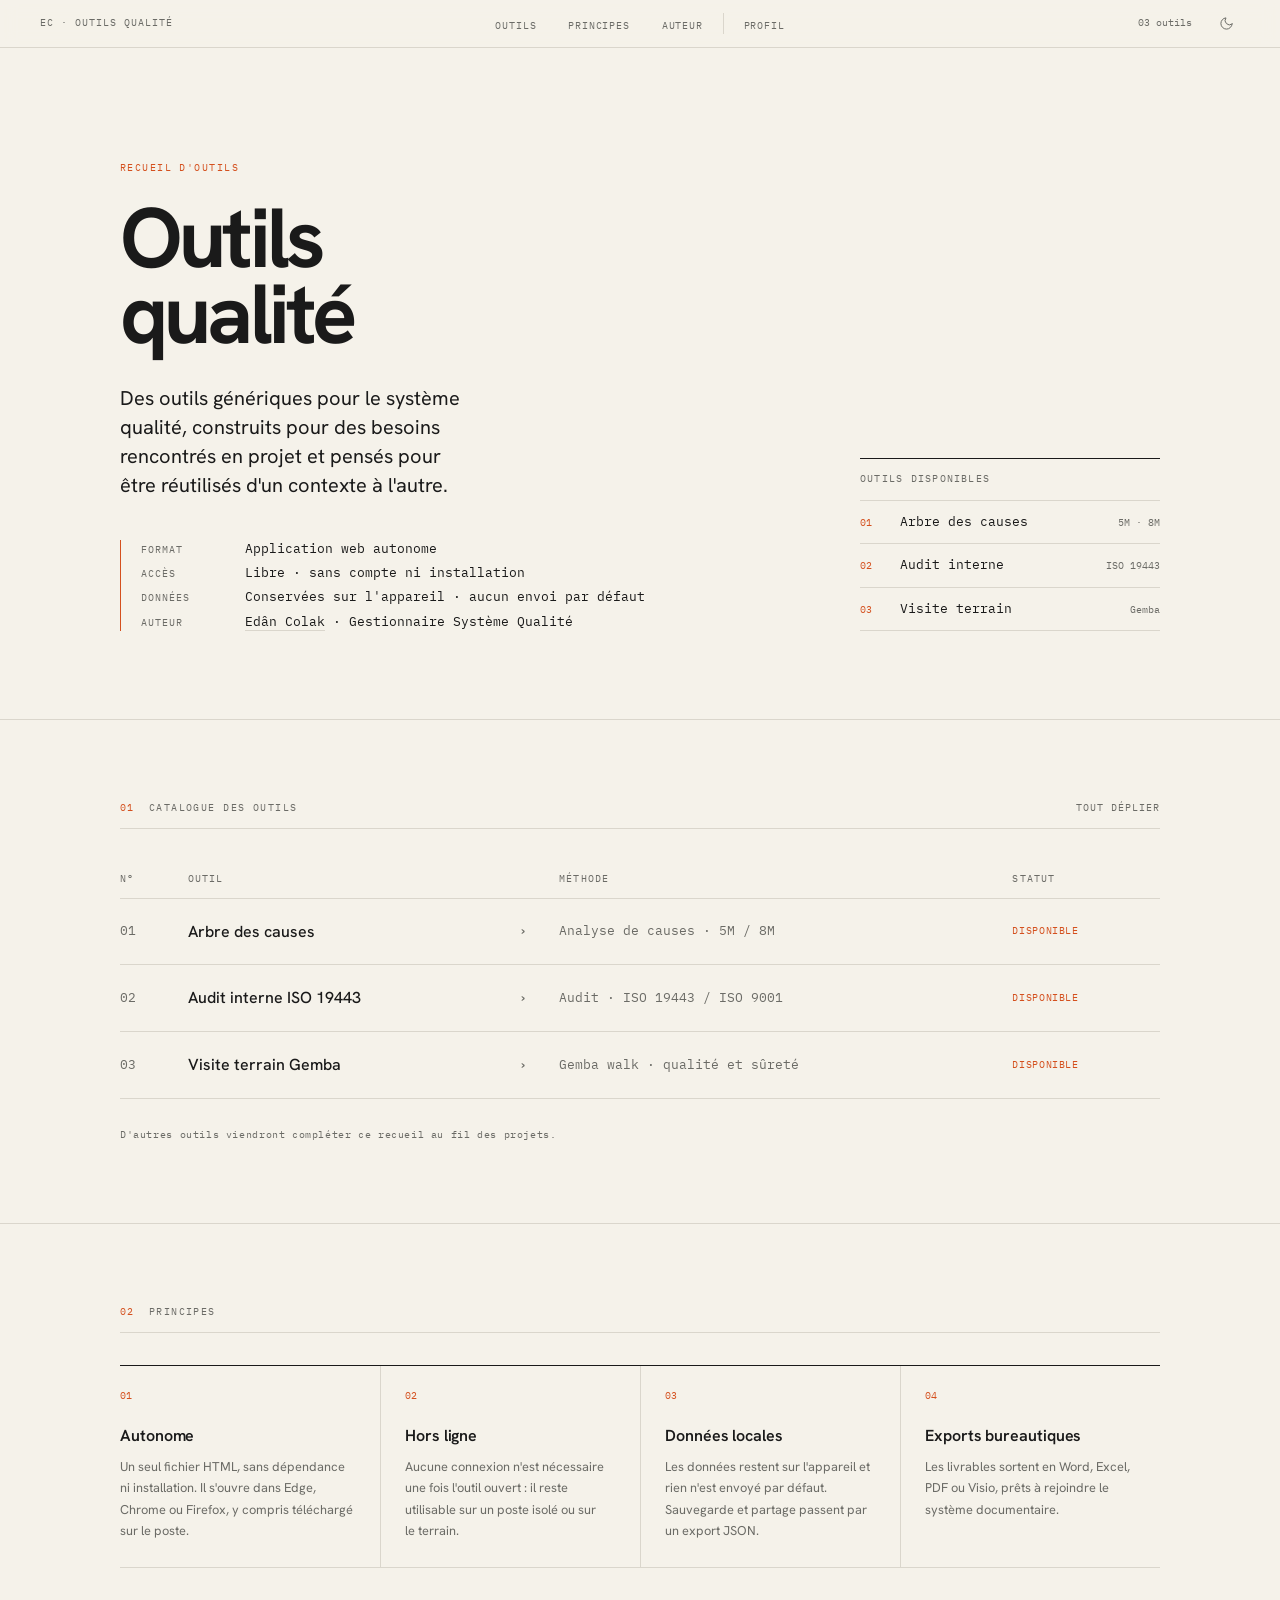
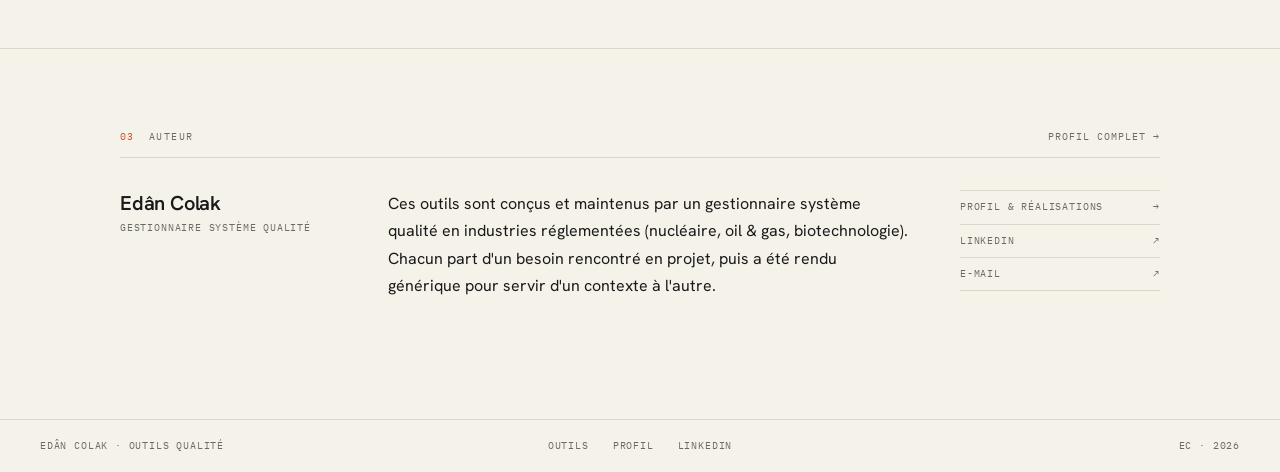
==== commit 8d5c197e: "Add the Gemba walk tool to the quality tools collection - outils/visite-gemba/: field visit tool (67" ====
--- a/index.html
+++ b/index.html
@@ -4,12 +4,12 @@
   <meta charset="UTF-8" />
   <meta name="viewport" content="width=device-width, initial-scale=1.0" />
   <title>Outils qualité · Edân Colak</title>
-  <meta name="description" content="Recueil d'outils qualité génériques développés par Edân Colak : arbre des causes, audit interne ISO 19443. Autonomes, hors ligne, sans compte, données conservées dans le navigateur." />
+  <meta name="description" content="Recueil d'outils qualité génériques développés par Edân Colak : arbre des causes, audit interne ISO 19443, visite terrain Gemba. Autonomes, hors ligne, sans compte, données conservées dans le navigateur." />
   <meta name="author" content="Edân Colak" />
   <meta name="theme-color" content="#F5F2EA" media="(prefers-color-scheme: light)" />
   <meta name="theme-color" content="#17150F" media="(prefers-color-scheme: dark)" />
   <meta property="og:title" content="Outils qualité · Edân Colak" />
-  <meta property="og:description" content="Outils qualité génériques et autonomes : analyse de causes, audit interne ISO 19443, exports Word, Excel, PDF et Visio." />
+  <meta property="og:description" content="Outils qualité génériques et autonomes : analyse de causes, audit interne ISO 19443, visite terrain Gemba, exports Word, Excel, PDF et Visio." />
   <meta property="og:type" content="website" />
   <meta property="og:locale" content="fr_FR" />
   <link rel="icon" type="image/svg+xml" href="data:image/svg+xml,%3Csvg xmlns='http://www.w3.org/2000/svg' viewBox='0 0 32 32'%3E%3Crect width='32' height='32' fill='%23F5F2EA'/%3E%3Ctext x='5' y='23' font-family='Helvetica' font-size='18' font-weight='700' fill='%231A1A1A'%3EEC%3C/text%3E%3C/svg%3E" />
@@ -47,7 +47,7 @@
     </ul>
   </nav>
   <div class="doc-header-right">
-    <span class="doc-page">02 outils</span>
+    <span class="doc-page">03 outils</span>
     <button class="theme-toggle" type="button" aria-label="Passer en mode sombre" title="Mode clair / sombre">
       <svg class="ico ico-moon" viewBox="0 0 24 24" fill="none" stroke="currentColor" stroke-width="1.6" stroke-linecap="round" stroke-linejoin="round" aria-hidden="true">
         <path d="M21 12.8A9 9 0 1 1 11.2 3a7 7 0 0 0 9.8 9.8z"/>
@@ -84,7 +84,7 @@
         </div>
         <div class="meta-row">
           <span class="meta-label">Données</span>
-          <span class="meta-value">Conservées dans le navigateur · aucun envoi</span>
+          <span class="meta-value">Conservées sur l'appareil · aucun envoi par défaut</span>
         </div>
         <div class="meta-row">
           <span class="meta-label">Auteur</span>
@@ -98,6 +98,7 @@
       <ol>
         <li><a class="toc-item" href="#outil-01"><span class="toc-num">01</span>Arbre des causes<span class="toc-count">5M · 8M</span></a></li>
         <li><a class="toc-item" href="#outil-02"><span class="toc-num">02</span>Audit interne<span class="toc-count">ISO 19443</span></a></li>
+        <li><a class="toc-item" href="#outil-03"><span class="toc-num">03</span>Visite terrain<span class="toc-count">Gemba</span></a></li>
       </ol>
     </nav>
   </div>
@@ -132,7 +133,7 @@
           <td colspan="4" class="detail-cell">
             <div class="detail-inner">
               <div class="detail-meta">
-                <p class="detail-meta-head">01 / 02</p>
+                <p class="detail-meta-head">01 / 03</p>
                 <div class="dm-row"><span class="dm-key">Méthode</span><span class="dm-val">Arbre des causes · 5M / 8M</span></div>
                 <div class="dm-row"><span class="dm-key">Usage</span><span class="dm-val">FNC · CAPA · réclamation · audit</span></div>
                 <div class="dm-row"><span class="dm-key">Exports</span><span class="dm-val">PDF · DOCX · VSDX · XLSX · SVG · PNG · JSON</span></div>
@@ -264,7 +265,7 @@
           <td colspan="4" class="detail-cell">
             <div class="detail-inner">
               <div class="detail-meta">
-                <p class="detail-meta-head">02 / 02</p>
+                <p class="detail-meta-head">02 / 03</p>
                 <div class="dm-row"><span class="dm-key">Méthode</span><span class="dm-val">Audit de processus · ISO 19011</span></div>
                 <div class="dm-row"><span class="dm-key">Réf.</span><span class="dm-val">ISO 19443 · ISO 9001</span></div>
                 <div class="dm-row"><span class="dm-key">Exports</span><span class="dm-val">DOCX · PDF · JSON · import XLSX / CSV</span></div>
@@ -367,6 +368,134 @@
                 <text x="0" y="208" font-family="IBM Plex Mono,monospace" font-size="7.5" fill="currentColor" stroke="none" opacity=".45">Le suivi des constats et des actions reste dans l'outil CAPA de l'organisme</text>
               </svg>
               <p class="figure-caption">Fig. 02 - Cycle d'un audit dans l'outil, de la préparation au rapport</p>
+            </div>
+          </td>
+        </tr>
+
+        <!-- ══ 03 · VISITE TERRAIN GEMBA ══ -->
+        <tr class="project-row" id="outil-03" data-id="03" aria-expanded="false" tabindex="0">
+          <td class="proj-num">03</td>
+          <td class="proj-title">Visite terrain Gemba <span class="proj-arrow" aria-hidden="true">›</span></td>
+          <td class="proj-domain">Gemba walk · qualité et sûreté</td>
+          <td class="proj-status status-on">Disponible</td>
+        </tr>
+        <tr class="project-detail" id="detail-03" aria-hidden="true">
+          <td colspan="4" class="detail-cell">
+            <div class="detail-inner">
+              <div class="detail-meta">
+                <p class="detail-meta-head">03 / 03</p>
+                <div class="dm-row"><span class="dm-key">Méthode</span><span class="dm-val">Gemba walk · atelier et bureau</span></div>
+                <div class="dm-row"><span class="dm-key">Support</span><span class="dm-val">Téléphone · tablette · poste</span></div>
+                <div class="dm-row"><span class="dm-key">Exports</span><span class="dm-val">DOCX · PDF · XLSX · JSON · import XLSX / CSV</span></div>
+                <div class="dm-row"><span class="dm-key">Statut</span><span class="dm-val acc">Disponible</span></div>
+              </div>
+              <div class="detail-content">
+                <div class="dc-block">
+                  <p class="dc-head">Usage</p>
+                  <p>Conduire une visite terrain qualité et sûreté en atelier ou en bureau, depuis un téléphone : observer des pratiques plutôt que des personnes, relever écarts et bonnes pratiques avec photos, restituer à chaud, puis suivre la culture qualité dans la durée.</p>
+                </div>
+                <div class="dc-block">
+                  <p class="dc-head">Fonctionnalités</p>
+                  <ul>
+                    <li>Grille de 67 points d'observation répartis en 15 thèmes (culture de sûreté, documents de travail, traçabilité, points d'arrêt, procédés spéciaux, moyens de mesure, corps étrangers, CFSI…), avec questions d'ouverture et références ISO 19443.</li>
+                    <li>Visite rapide sur les points essentiels, complète ou ciblée sur des thèmes ; observations hors grille.</li>
+                    <li>Cotation par point (conforme, bonne pratique, à améliorer, écart), photos prises sur place, action immédiate et suite donnée : traité sur place, FNC, CAPA, suspicion CFSI.</li>
+                    <li>Synthèse, compte rendu Word ou PDF et message court prêt à coller dans Teams ou un courriel.</li>
+                    <li>Grille, zones et annuaire modifiables, importables depuis Excel ou CSV.</li>
+                  </ul>
+                </div>
+                <div class="dc-block">
+                  <p class="dc-head">Pilotage</p>
+                  <p>Consolidation des visites, y compris celles reçues des collègues : pratiques conformes par thème, écarts récurrents, couverture des zones par rapport à la fréquence cible, écarts sans suite ou sans référence. Export Excel pour Power BI ou la revue de direction.</p>
+                </div>
+                <div class="dc-block dc-result">
+                  <p class="dc-head">Données</p>
+                  <p>Visites et photos restent sur l'appareil. Le transfert entre appareils se fait en JSON. Seule option d'envoi : les comptes rendus peuvent partir par un flux Power Automate que l'organisation configure elle-même, désactivé par défaut. Des visites d'exemple fictives permettent de découvrir l'outil.</p>
+                </div>
+                <div class="cta-row">
+                  <a class="cta" href="outils/visite-gemba/">Ouvrir l'outil <span aria-hidden="true">→</span></a>
+                  <a class="text-btn" href="outils/visite-gemba/index.html" download="visite-terrain-gemba.html">Télécharger le fichier <span aria-hidden="true">↓</span></a>
+                </div>
+              </div>
+            </div>
+            <div class="detail-figure-full">
+              <svg class="figure-svg-full" viewBox="0 0 640 226" fill="none" stroke="currentColor" stroke-width="1" aria-hidden="true">
+                <!-- column headings -->
+                <g font-family="IBM Plex Mono,monospace" font-size="7" fill="currentColor" stroke="none" opacity=".5">
+                  <text x="0"   y="8">GRILLE SUR LE TÉLÉPHONE</text>
+                  <text x="210" y="8">SUITE D'UN ÉCART</text>
+                  <text x="450" y="8">PILOTAGE · PRATIQUES CONFORMES</text>
+                </g>
+                <!-- phone -->
+                <rect x="0" y="16" width="170" height="190" rx="14" stroke-opacity=".7"/>
+                <line x1="0" y1="40" x2="170" y2="40" stroke-opacity=".35"/>
+                <text x="12" y="32" font-family="IBM Plex Mono,monospace" font-size="7" fill="currentColor" stroke="none" opacity=".6">DOC · DOCUMENTS DE TRAVAIL</text>
+                <g font-family="IBM Plex Mono,monospace" font-size="7.5" fill="currentColor" stroke="none" opacity=".85">
+                  <text x="12" y="56">Document à l'indice en vigueur</text>
+                  <text x="12" y="96">Plan au poste = indice de l'OF</text>
+                  <text x="12" y="136">Annotations visées et datées</text>
+                  <text x="12" y="176">Instruction comprise au poste</text>
+                </g>
+                <!-- rating chips -->
+                <g stroke-opacity=".4">
+                  <rect x="12" y="62"  width="26" height="14"/><rect x="42" y="62"  width="26" height="14"/><rect x="72" y="62"  width="26" height="14"/><rect x="102" y="62"  width="26" height="14"/>
+                  <rect x="12" y="102" width="26" height="14"/><rect x="42" y="102" width="26" height="14"/><rect x="72" y="102" width="26" height="14"/>
+                  <rect x="12" y="142" width="26" height="14"/><rect x="72" y="142" width="26" height="14"/><rect x="102" y="142" width="26" height="14"/>
+                  <rect x="12" y="182" width="26" height="14"/><rect x="42" y="182" width="26" height="14"/><rect x="72" y="182" width="26" height="14"/><rect x="102" y="182" width="26" height="14"/>
+                </g>
+                <rect x="12"  y="62"  width="26" height="14" stroke-opacity=".9" fill="currentColor" fill-opacity=".12"/>
+                <rect x="102" y="102" width="26" height="14" stroke="#D4501E" stroke-opacity=".9" fill="#D4501E" fill-opacity=".18"/>
+                <rect x="42"  y="142" width="26" height="14" stroke-opacity=".9" fill="currentColor" fill-opacity=".12"/>
+                <g font-family="IBM Plex Mono,monospace" font-size="6.5" fill="currentColor" stroke="none" text-anchor="middle" opacity=".7">
+                  <text x="25" y="72">C</text><text x="55" y="72">BP</text><text x="85" y="72">AM</text><text x="115" y="72">E</text>
+                  <text x="25" y="112">C</text><text x="55" y="112">BP</text><text x="85" y="112">AM</text>
+                  <text x="25" y="152">C</text><text x="55" y="152">BP</text><text x="85" y="152">AM</text><text x="115" y="152">E</text>
+                  <text x="25" y="192">C</text><text x="55" y="192">BP</text><text x="85" y="192">AM</text><text x="115" y="192">E</text>
+                </g>
+                <text x="115" y="112" font-family="IBM Plex Mono,monospace" font-size="6.5" fill="#D4501E" stroke="none" text-anchor="middle">E</text>
+                <!-- photo marker on the gap -->
+                <rect x="138" y="102" width="20" height="14" stroke="#D4501E" stroke-opacity=".7"/>
+                <circle cx="148" cy="109" r="3.5" stroke="#D4501E" stroke-opacity=".7"/>
+                <!-- link to follow-up -->
+                <polyline points="158,109 184,109 184,89 210,89" stroke="#D4501E" stroke-opacity=".7" stroke-dasharray="3,2"/>
+                <!-- follow-up options -->
+                <g stroke-opacity=".45">
+                  <rect x="210" y="22"  width="200" height="22"/>
+                  <rect x="210" y="50"  width="200" height="22"/>
+                  <rect x="210" y="106" width="200" height="22"/>
+                  <rect x="210" y="134" width="200" height="22"/>
+                </g>
+                <rect x="210" y="78" width="200" height="22" stroke="#D4501E" stroke-opacity=".8" fill="#D4501E" fill-opacity=".08"/>
+                <g font-family="IBM Plex Mono,monospace" font-size="8" fill="currentColor" stroke="none" opacity=".75">
+                  <text x="220" y="36">Traité sur place</text>
+                  <text x="220" y="64">Information du responsable</text>
+                  <text x="220" y="120">CAPA à proposer</text>
+                  <text x="220" y="148">Suspicion CFSI à signaler</text>
+                </g>
+                <text x="220" y="92" font-family="IBM Plex Mono,monospace" font-size="8" fill="#D4501E" stroke="none">FNC à ouvrir · réf. à reporter</text>
+                <text x="210" y="184" font-family="IBM Plex Mono,monospace" font-size="7" fill="currentColor" stroke="none" opacity=".5">Action immédiate notée sur place</text>
+                <text x="210" y="196" font-family="IBM Plex Mono,monospace" font-size="7" fill="currentColor" stroke="none" opacity=".5">Suivi dans l'outil CAPA de l'organisme</text>
+                <!-- pilotage bars -->
+                <g font-family="IBM Plex Mono,monospace" font-size="7.5" fill="currentColor" stroke="none" opacity=".6">
+                  <text x="450" y="37">CS</text><text x="450" y="65">DOC</text><text x="450" y="93">TRA</text><text x="450" y="121">CTL</text><text x="450" y="149">MET</text>
+                </g>
+                <g stroke-opacity=".25">
+                  <rect x="484" y="28"  width="120" height="12"/><rect x="484" y="56"  width="120" height="12"/><rect x="484" y="84" width="120" height="12"/>
+                  <rect x="484" y="112" width="120" height="12"/><rect x="484" y="140" width="120" height="12"/>
+                </g>
+                <g fill="currentColor" stroke="none" opacity=".35">
+                  <rect x="484" y="28" width="110" height="12"/><rect x="484" y="56" width="94" height="12"/><rect x="484" y="84" width="102" height="12"/><rect x="484" y="140" width="106" height="12"/>
+                </g>
+                <rect x="484" y="112" width="77" height="12" fill="#D4501E" fill-opacity=".55" stroke="none"/>
+                <g font-family="IBM Plex Mono,monospace" font-size="7.5" fill="currentColor" stroke="none" opacity=".7" text-anchor="end">
+                  <text x="640" y="37">92 %</text><text x="640" y="65">78 %</text><text x="640" y="93">85 %</text><text x="640" y="149">88 %</text>
+                </g>
+                <text x="640" y="121" font-family="IBM Plex Mono,monospace" font-size="7.5" fill="#D4501E" stroke="none" text-anchor="end">64 %</text>
+                <text x="450" y="184" font-family="IBM Plex Mono,monospace" font-size="7" fill="currentColor" stroke="none" opacity=".5">Écarts récurrents · zones à revisiter</text>
+                <text x="450" y="196" font-family="IBM Plex Mono,monospace" font-size="7" fill="currentColor" stroke="none" opacity=".5">Export Excel pour Power BI</text>
+                <text x="0" y="222" font-family="IBM Plex Mono,monospace" font-size="7.5" fill="#D4501E" stroke="none" opacity=".75">On observe des pratiques, pas des personnes · photos et données restent sur l'appareil</text>
+              </svg>
+              <p class="figure-caption">Fig. 03 - Une observation sur le terrain, sa suite et sa consolidation (valeurs fictives)</p>
             </div>
           </td>
         </tr>
@@ -395,7 +524,7 @@
       <li>
         <span class="pr-num">03</span>
         <h3>Données locales</h3>
-        <p>Rien n'est envoyé : les données restent dans le navigateur. Sauvegarde et partage passent par un export JSON.</p>
+        <p>Les données restent sur l'appareil et rien n'est envoyé par défaut. Sauvegarde et partage passent par un export JSON.</p>
       </li>
       <li>
         <span class="pr-num">04</span>
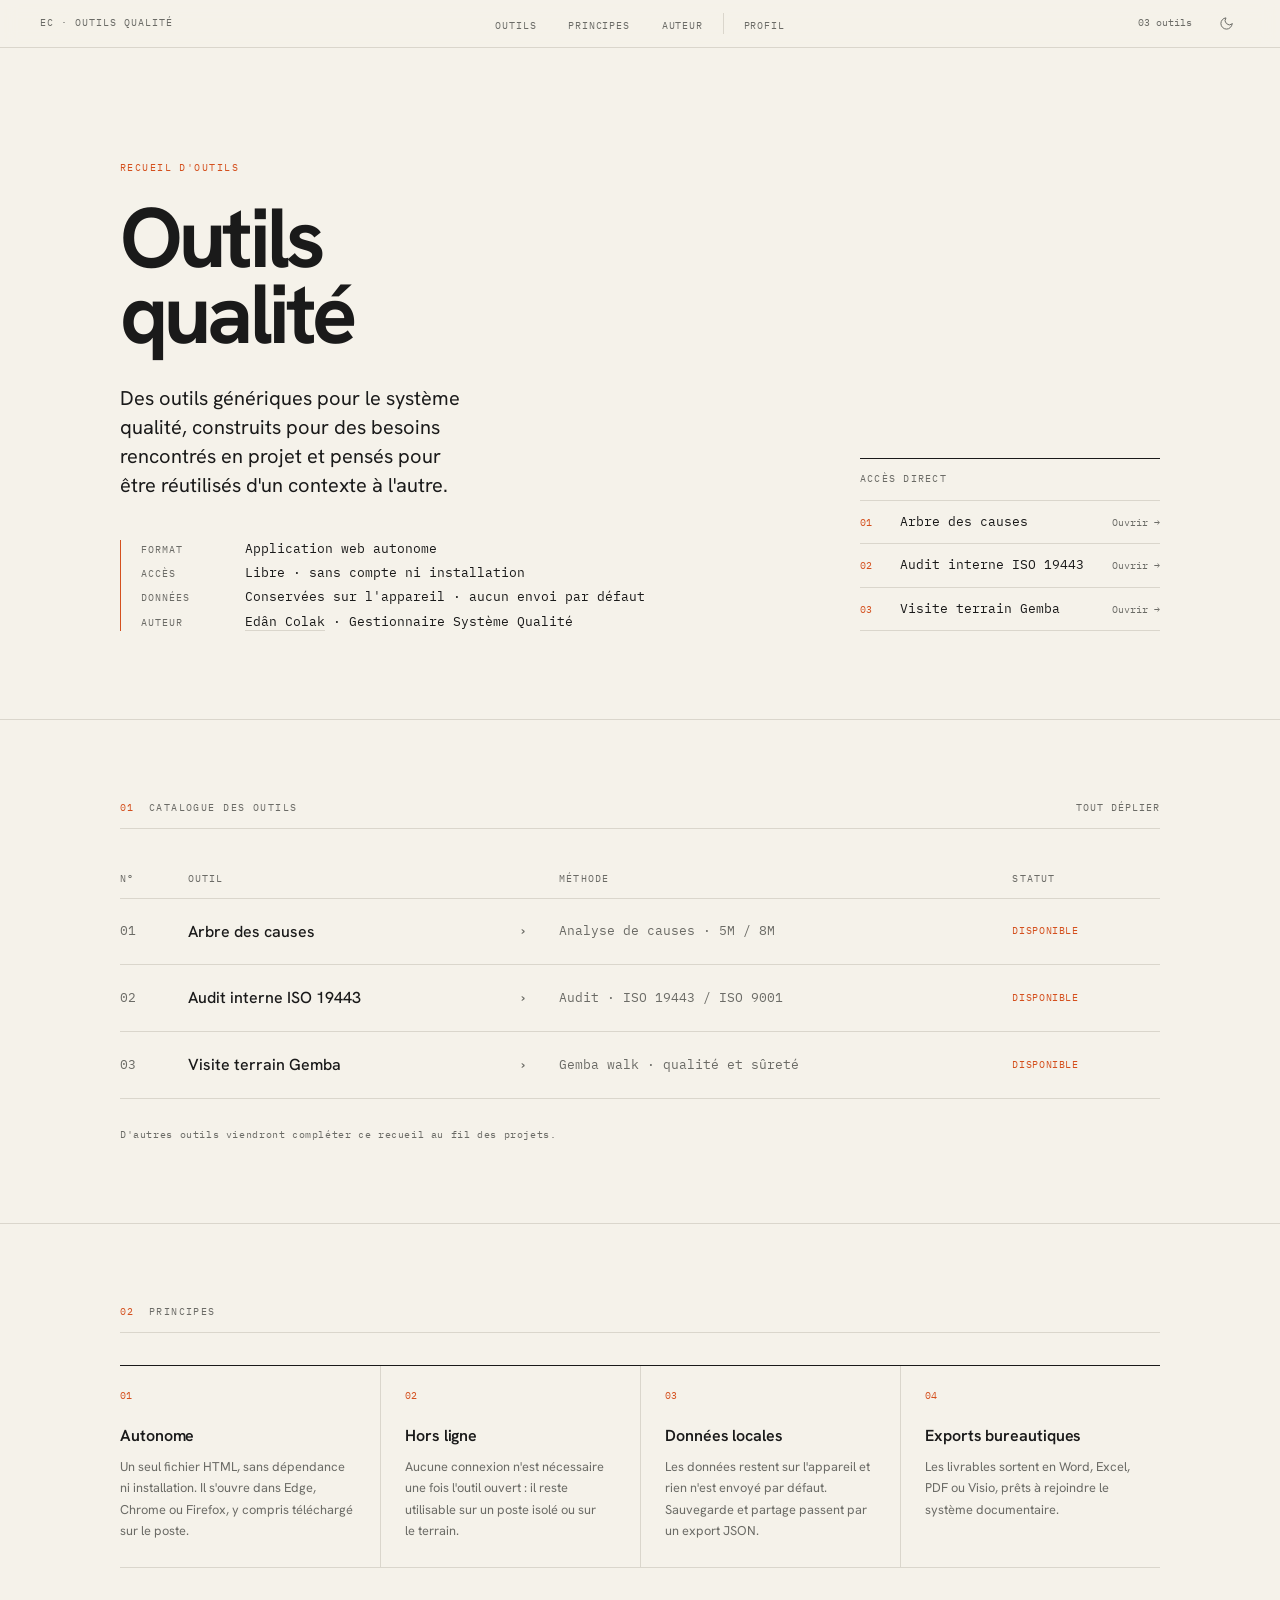
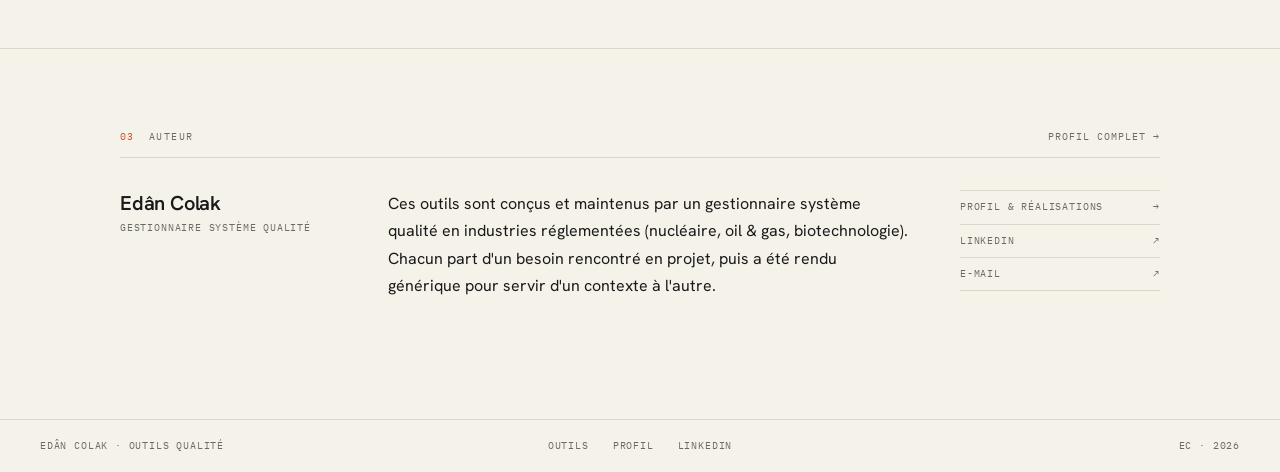
==== commit e8e430e3: "Mobile pass on the tools home and the three tools, add home-screen icon - Home: phone layout for the" ====
--- a/index.html
+++ b/index.html
@@ -12,7 +12,10 @@
   <meta property="og:description" content="Outils qualité génériques et autonomes : analyse de causes, audit interne ISO 19443, visite terrain Gemba, exports Word, Excel, PDF et Visio." />
   <meta property="og:type" content="website" />
   <meta property="og:locale" content="fr_FR" />
-  <link rel="icon" type="image/svg+xml" href="data:image/svg+xml,%3Csvg xmlns='http://www.w3.org/2000/svg' viewBox='0 0 32 32'%3E%3Crect width='32' height='32' fill='%23F5F2EA'/%3E%3Ctext x='5' y='23' font-family='Helvetica' font-size='18' font-weight='700' fill='%231A1A1A'%3EEC%3C/text%3E%3C/svg%3E" />
+  <link rel="icon" type="image/png" sizes="32x32" href="assets/icons/favicon-32.png">
+  <link rel="apple-touch-icon" href="assets/icons/apple-touch-icon.png">
+  <link rel="manifest" href="site.webmanifest">
+  <meta name="apple-mobile-web-app-title" content="Outils qualité">
   <script>
     (function () {
       /* anciens liens du portfolio (#projet-03, #profil…) : redirection vers la page profil */
@@ -73,7 +76,7 @@
         Des outils génériques pour le système qualité, construits pour des besoins
         rencontrés en projet et pensés pour être réutilisés d'un contexte à l'autre.
       </p>
-      <div class="masthead-meta">
+      <div class="masthead-meta hide-mobile">
         <div class="meta-row">
           <span class="meta-label">Format</span>
           <span class="meta-value">Application web autonome</span>
@@ -94,11 +97,11 @@
     </div>
 
     <nav class="toc" aria-label="Outils disponibles">
-      <span class="toc-head mono-label">Outils disponibles</span>
+      <span class="toc-head mono-label">Accès direct</span>
       <ol>
-        <li><a class="toc-item" href="#outil-01"><span class="toc-num">01</span>Arbre des causes<span class="toc-count">5M · 8M</span></a></li>
-        <li><a class="toc-item" href="#outil-02"><span class="toc-num">02</span>Audit interne<span class="toc-count">ISO 19443</span></a></li>
-        <li><a class="toc-item" href="#outil-03"><span class="toc-num">03</span>Visite terrain<span class="toc-count">Gemba</span></a></li>
+        <li><a class="toc-item" href="outils/arbre-des-causes/"><span class="toc-num">01</span>Arbre des causes<span class="toc-count">Ouvrir →</span></a></li>
+        <li><a class="toc-item" href="outils/audit-iso19443/"><span class="toc-num">02</span>Audit interne ISO 19443<span class="toc-count">Ouvrir →</span></a></li>
+        <li><a class="toc-item" href="outils/visite-gemba/"><span class="toc-num">03</span>Visite terrain Gemba<span class="toc-count">Ouvrir →</span></a></li>
       </ol>
     </nav>
   </div>
--- a/assets/style.css
+++ b/assets/style.css
@@ -906,7 +906,7 @@
   .author-links { max-width: 420px; }
 }
 
-@media (max-width: 760px) {
+@media screen and (max-width: 760px) {
   :root { --gutter: 20px; }
   .doc-header { grid-template-columns: minmax(0, 1fr) auto; gap: 12px; }
   .doc-ref, .doc-page, .doc-nav .nav-secondary { display: none; }
@@ -919,22 +919,64 @@
   }
   .doc-nav::-webkit-scrollbar { display: none; }
   .doc-nav .nav-sep { margin: 2px -6px; }
-  .masthead { padding: 64px var(--gutter) 56px; }
+  .doc-nav a { display: inline-block; padding: 6px 0; }
+  .doc-nav a::after { bottom: 1px; }
+  .theme-toggle { width: 40px; height: 40px; margin-right: -8px; }
+  .theme-toggle .ico { width: 17px; height: 17px; }
+  .masthead { padding: 48px var(--gutter) 48px; }
+  .masthead-grid { gap: 40px; }
+  .masthead-tag { margin-bottom: 18px; }
+  h1 { margin-bottom: 24px; }
+  .masthead-lede { font-size: 1.125rem; margin-bottom: 32px; }
+  .meta-row { grid-template-columns: 84px 1fr; }
+  .toc-item { padding: 14px 0; }
   .section-wrap { padding: 56px var(--gutter); }
-  .detail-cell { padding: 28px 0 36px 0; }
-  .proj-domain { display: none; }
-  .project-table thead th { padding: 10px 8px; }
-  .project-row td { padding: 16px 8px; }
-  .proj-num { width: 34px; }
-  .proj-title { font-size: .9375rem; }
-  .proj-status { white-space: normal; width: 76px; }
   .section-label { flex-wrap: wrap; }
+
+  /* index rows become two-line items: title, then domain and status */
+  .project-table, .project-table tbody { display: block; }
+  .project-table thead { display: none; }
+  .project-row {
+    display: grid;
+    grid-template-columns: 30px minmax(0, 1fr) auto;
+    column-gap: 10px;
+    row-gap: 4px;
+    align-items: baseline;
+    padding: 16px 0;
+  }
+  .project-row td { display: block; padding: 0; background: none !important; }
+  .project-row td.proj-title { display: flex; }
+  .project-row:hover td { background: none; }
+  .project-row.open { background: var(--tint); }
+  .proj-num { grid-row: 1 / span 2; width: auto; }
+  .proj-title { grid-column: 2 / 4; font-size: 1rem; }
+  .project-row:hover .proj-title { transform: none; }
+  .proj-domain { grid-column: 2; font-size: var(--t-xs); white-space: normal; }
+  .proj-status { grid-column: 3; justify-self: end; }
+  .project-detail.open { display: block; }
+  .project-detail .detail-cell { display: block; padding: 24px 0 36px; }
+  .dc-block p, .dc-block li { max-width: none; }
+
+  /* figures keep a readable size and scroll sideways */
+  .detail-figure-full { overflow-x: auto; -webkit-overflow-scrolling: touch; padding-bottom: 6px; }
+  .figure-svg-full { min-width: 600px; }
+  .figure-caption { position: sticky; left: 0; max-width: calc(100vw - 2 * var(--gutter)); }
+  .figure-caption::after { content: ' · faire défiler →'; color: var(--accent); }
+
+  .hide-mobile { display: none; }
+  .cta-row { flex-direction: column; align-items: stretch; gap: 14px; }
+  .cta { justify-content: center; padding: 15px 18px; }
   .principles { grid-template-columns: minmax(0, 1fr); }
   .principles li, .principles li + li { padding: 18px 0 20px; border-left: none; }
   .pr-num { margin-bottom: 10px; }
   .expertise-table td:first-child { width: 110px; }
   .doc-footer { grid-template-columns: 1fr; justify-items: start; gap: 12px; }
   .doc-footer > span:last-child { justify-self: start; }
+}
+
+/* touch screens: the standalone HTML download is of little use on a phone */
+@media (pointer: coarse) and (max-width: 760px) {
+  .cta-row .text-btn[download] { display: none; }
 }
 
 /* ─── PRINT ──────────────────────────────────────────────── */
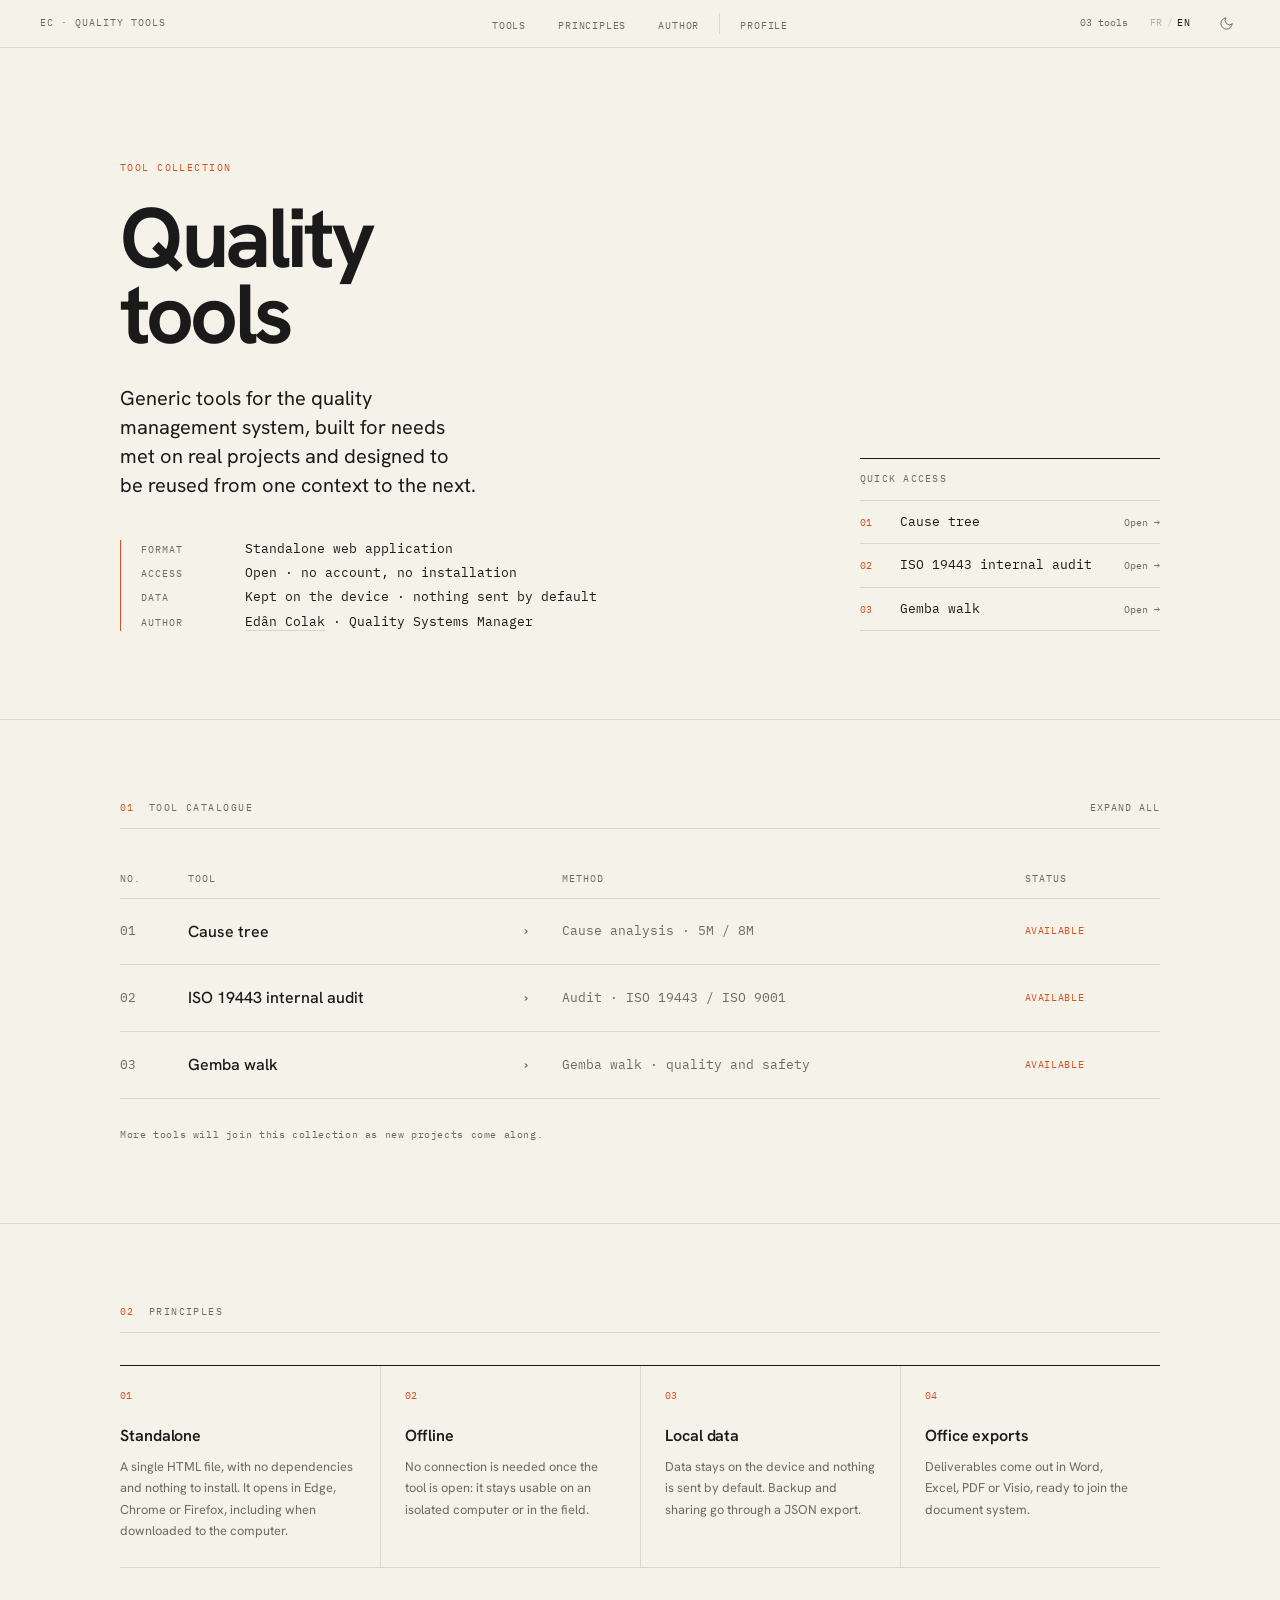
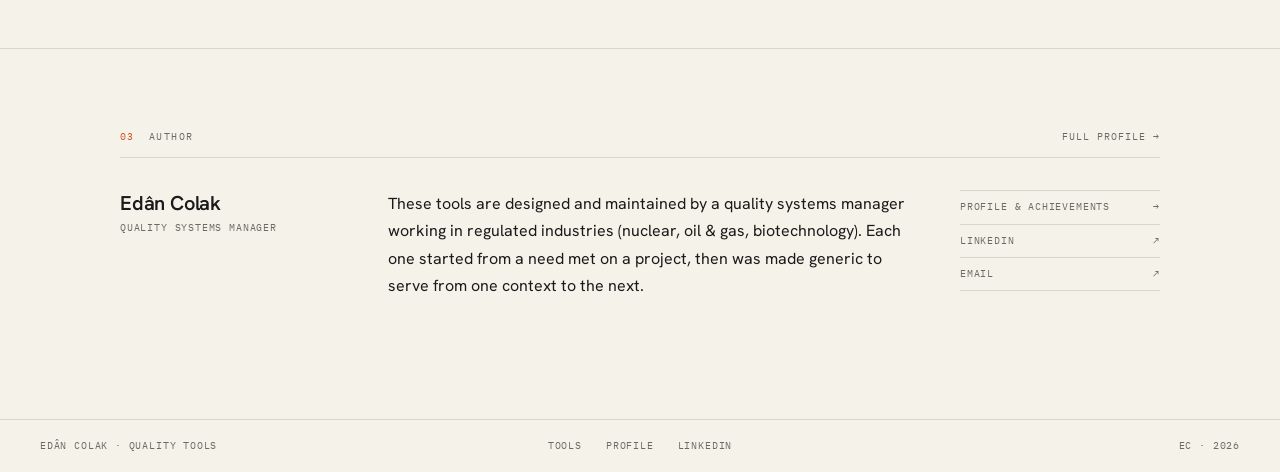
==== commit 88cdf05d: "Make the site and the three tools available in French and English A FR / EN switch in every header c" ====
--- a/index.html
+++ b/index.html
@@ -12,10 +12,10 @@
   <meta property="og:description" content="Outils qualité génériques et autonomes : analyse de causes, audit interne ISO 19443, visite terrain Gemba, exports Word, Excel, PDF et Visio." />
   <meta property="og:type" content="website" />
   <meta property="og:locale" content="fr_FR" />
-  <link rel="icon" type="image/png" sizes="32x32" href="assets/icons/favicon-32.png">
-  <link rel="apple-touch-icon" href="assets/icons/apple-touch-icon.png">
+  <link rel="icon" type="image/png" sizes="32x32" href="assets/icons/pro-favicon-32.png?v=4">
+  <link rel="apple-touch-icon" href="assets/icons/pro-apple-touch-icon.png?v=4">
   <link rel="manifest" href="site.webmanifest">
-  <meta name="apple-mobile-web-app-title" content="Outils qualité">
+  <meta name="apple-mobile-web-app-title" content="Edân Colak">
   <script>
     (function () {
       /* anciens liens du portfolio (#projet-03, #profil…) : redirection vers la page profil */
@@ -28,12 +28,13 @@
       document.documentElement.setAttribute('data-theme', t);
     })();
   </script>
+  <script src="assets/i18n.js"></script>
   <link rel="preconnect" href="https://fonts.googleapis.com" />
   <link rel="preconnect" href="https://fonts.gstatic.com" crossorigin />
   <link href="https://fonts.googleapis.com/css2?family=Hanken+Grotesk:wght@300;400;500;600;700&family=IBM+Plex+Mono:wght@400;500&display=swap" rel="stylesheet" />
   <link rel="stylesheet" href="assets/style.css" />
 </head>
-<body>
+<body data-home>
 
 <a class="skip-link" href="#catalogue">Aller au contenu</a>
 
@@ -71,7 +72,7 @@
   <div class="masthead-grid">
     <div class="masthead-main">
       <p class="masthead-tag">Recueil d'outils</p>
-      <h1>Outils<br>qualité</h1>
+      <h1 data-en="Quality<br>tools">Outils<br>qualité</h1>
       <p class="masthead-lede">
         Des outils génériques pour le système qualité, construits pour des besoins
         rencontrés en projet et pensés pour être réutilisés d'un contexte à l'autre.
--- a/assets/style.css
+++ b/assets/style.css
@@ -195,6 +195,26 @@
 .theme-toggle .ico-sun { display: none; }
 :root[data-theme="dark"] .theme-toggle .ico-moon { display: none; }
 :root[data-theme="dark"] .theme-toggle .ico-sun  { display: block; }
+
+/* language switch (FR / EN), added by assets/i18n.js */
+.lang-toggle {
+  display: inline-flex;
+  align-items: center;
+  gap: 4px;
+  height: 28px;
+  padding: 0 2px;
+  background: none;
+  border: 0;
+  font-family: var(--mono);
+  font-size: var(--t-xs);
+  letter-spacing: .04em;
+  color: var(--ink-2);
+  cursor: pointer;
+}
+.lang-toggle span { opacity: .5; transition: opacity .15s, color .15s; }
+.lang-toggle .lang-sep { opacity: .3; }
+.lang-toggle span.on { opacity: 1; color: var(--ink); }
+.lang-toggle:hover span:not(.on):not(.lang-sep) { opacity: 1; color: var(--accent); }
 
 .scroll-progress {
   position: absolute;
@@ -962,6 +982,8 @@
   .figure-svg-full { min-width: 600px; }
   .figure-caption { position: sticky; left: 0; max-width: calc(100vw - 2 * var(--gutter)); }
   .figure-caption::after { content: ' · faire défiler →'; color: var(--accent); }
+  :root[lang="en"] .figure-caption::after { content: ' · scroll →'; }
+  .lang-toggle { height: 40px; padding: 0 4px; }
 
   .hide-mobile { display: none; }
   .cta-row { flex-direction: column; align-items: stretch; gap: 14px; }
@@ -985,7 +1007,7 @@
     --paper: #fff; --paper-2: #fff; --ink: #000; --ink-2: #555; --rule: #ccc; --accent: #B8431A;
     --tint: transparent;
   }
-  .doc-header, .skip-link, .text-btn, .more-link, .cta, .cta-row, .proj-arrow, .theme-toggle, .scroll-progress { display: none !important; }
+  .doc-header, .skip-link, .text-btn, .more-link, .cta, .cta-row, .proj-arrow, .theme-toggle, .lang-toggle, .scroll-progress { display: none !important; }
   .fade-in { opacity: 1 !important; transform: none !important; }
   .masthead { padding: 0 0 24px; }
   .section-wrap { padding: 28px 0; max-width: none; }
